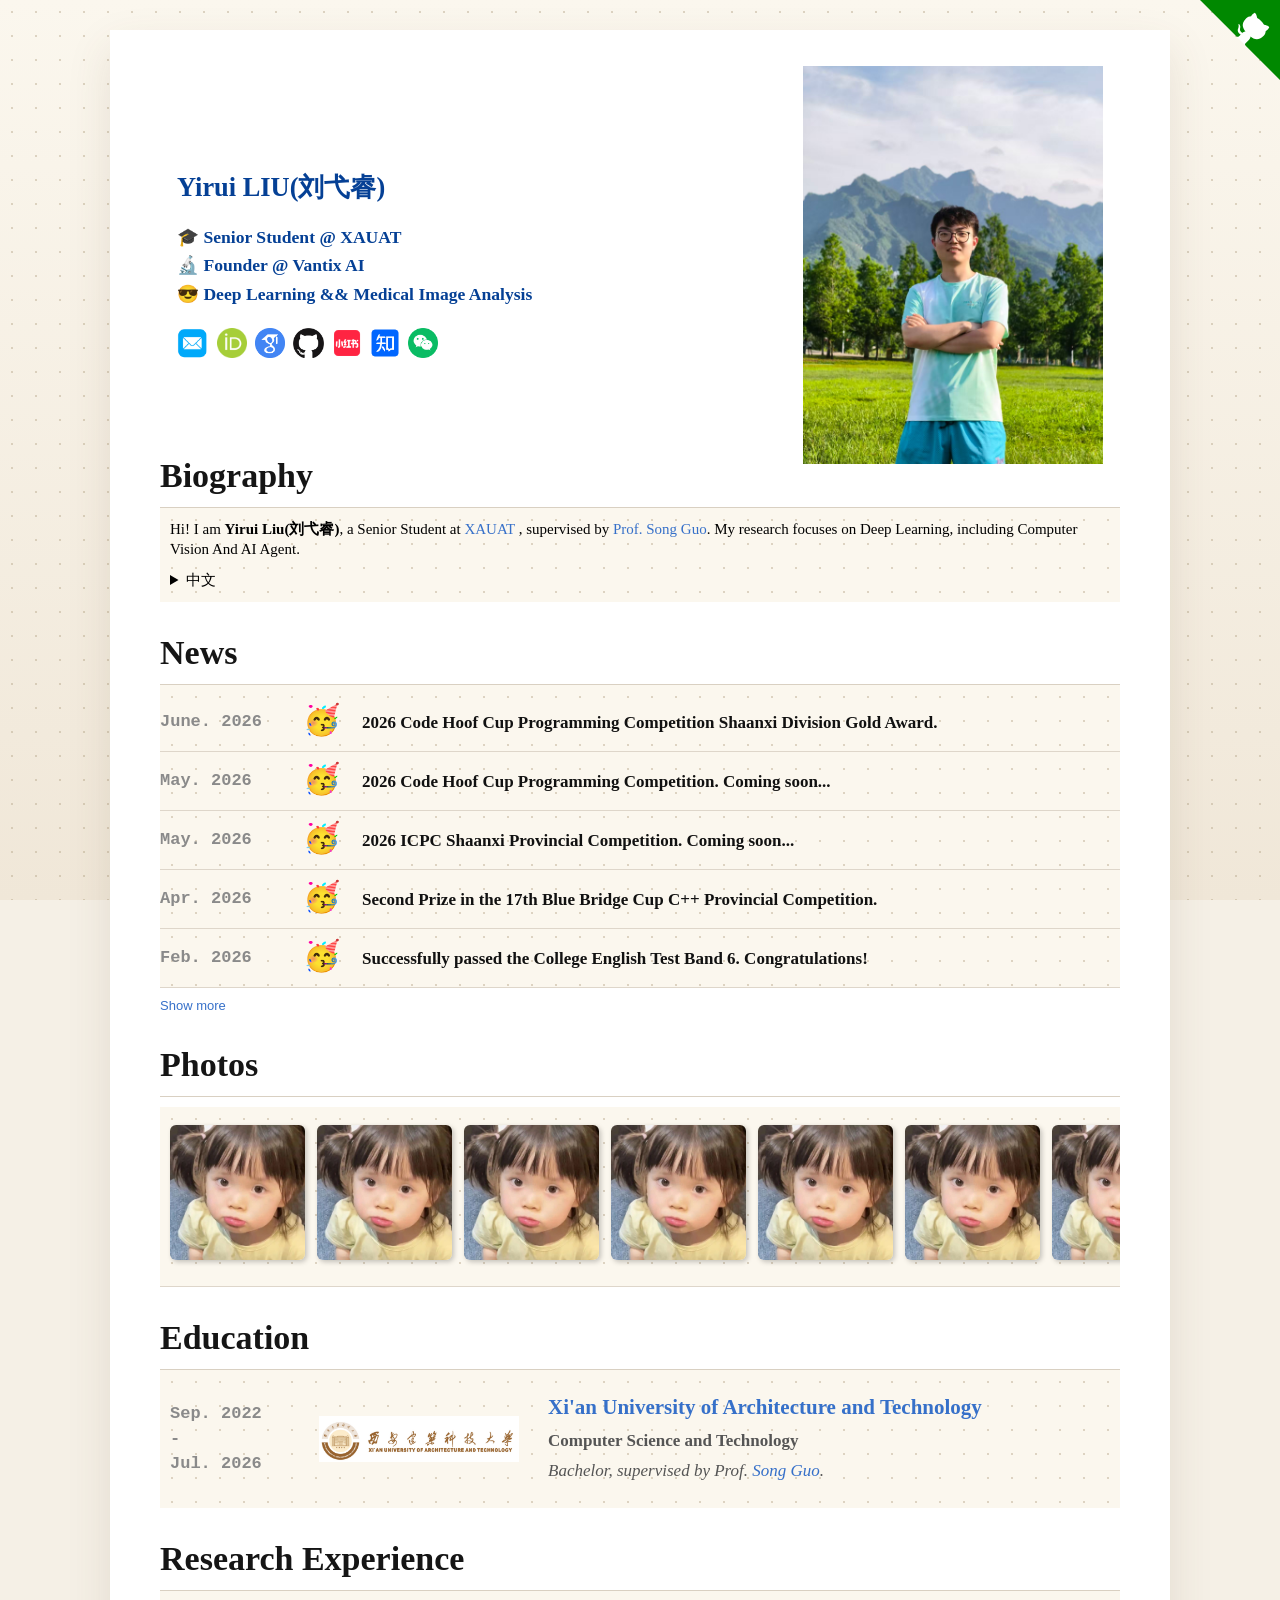
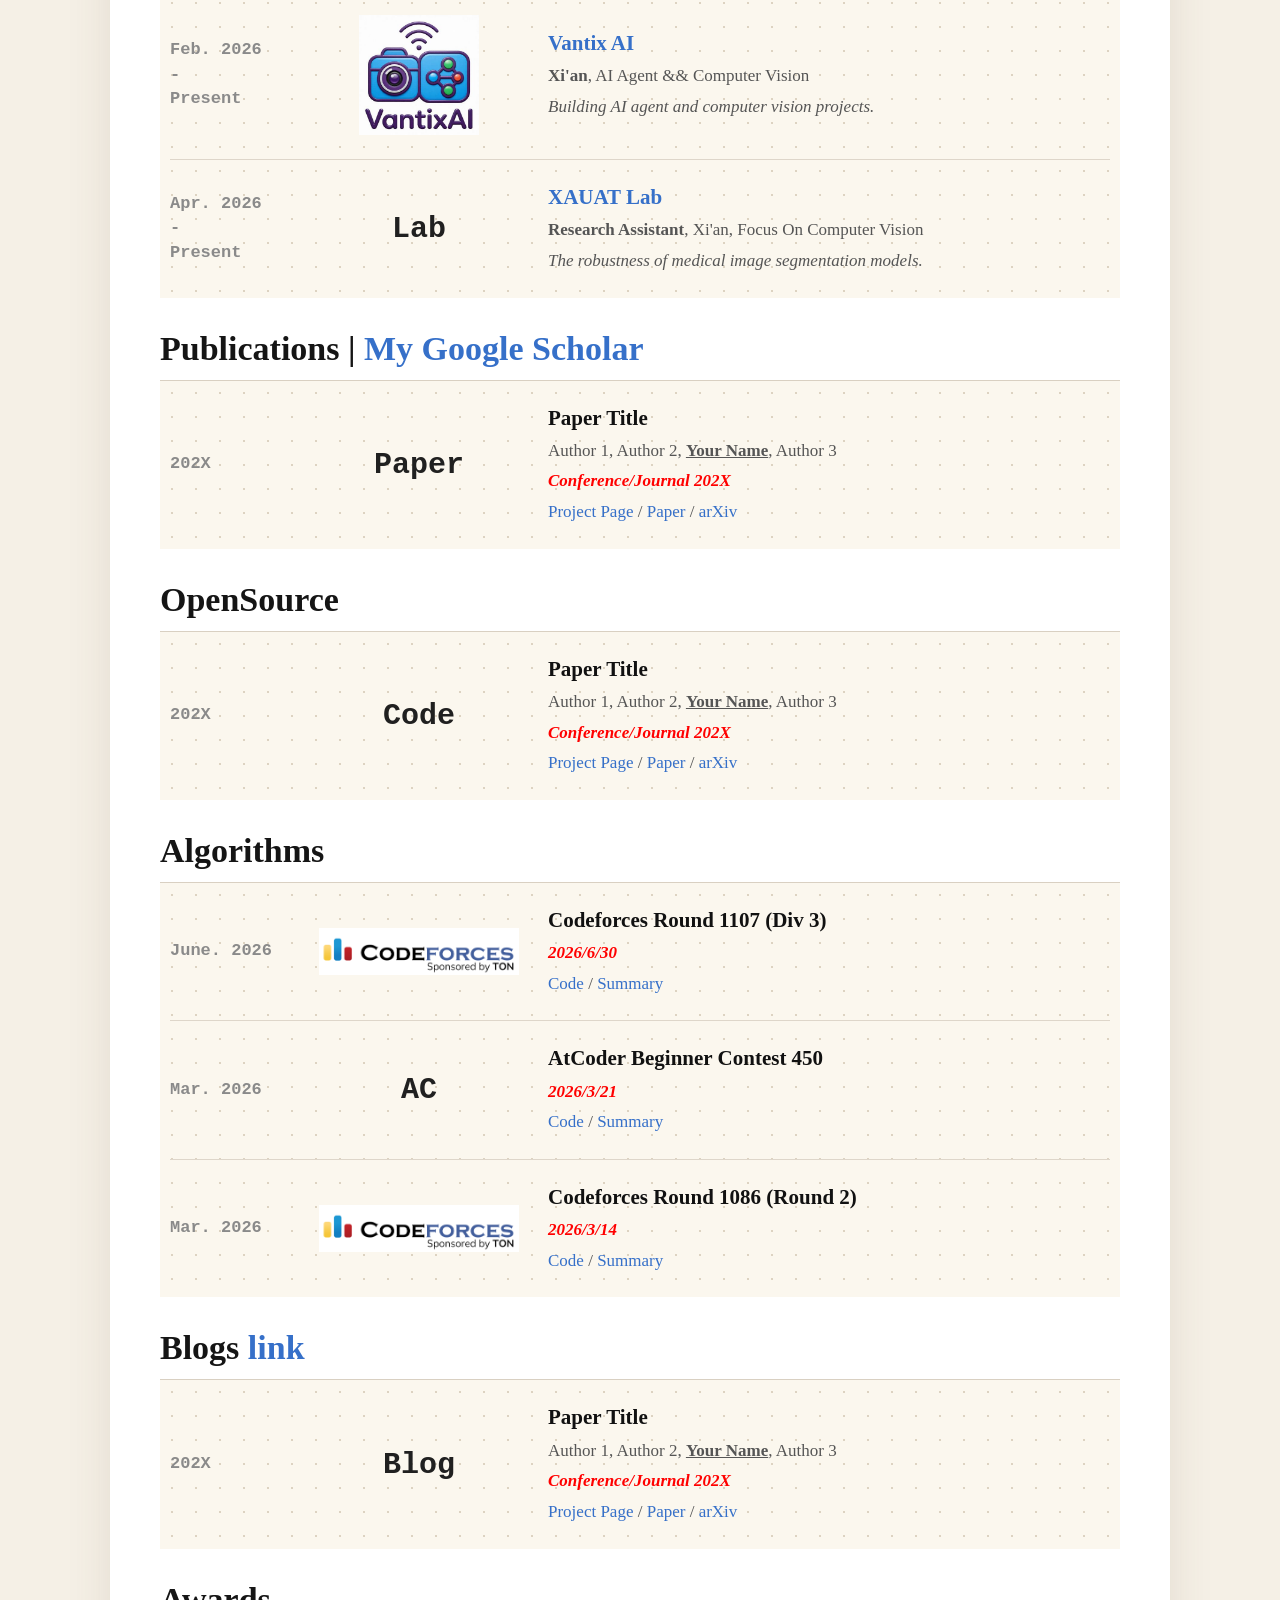
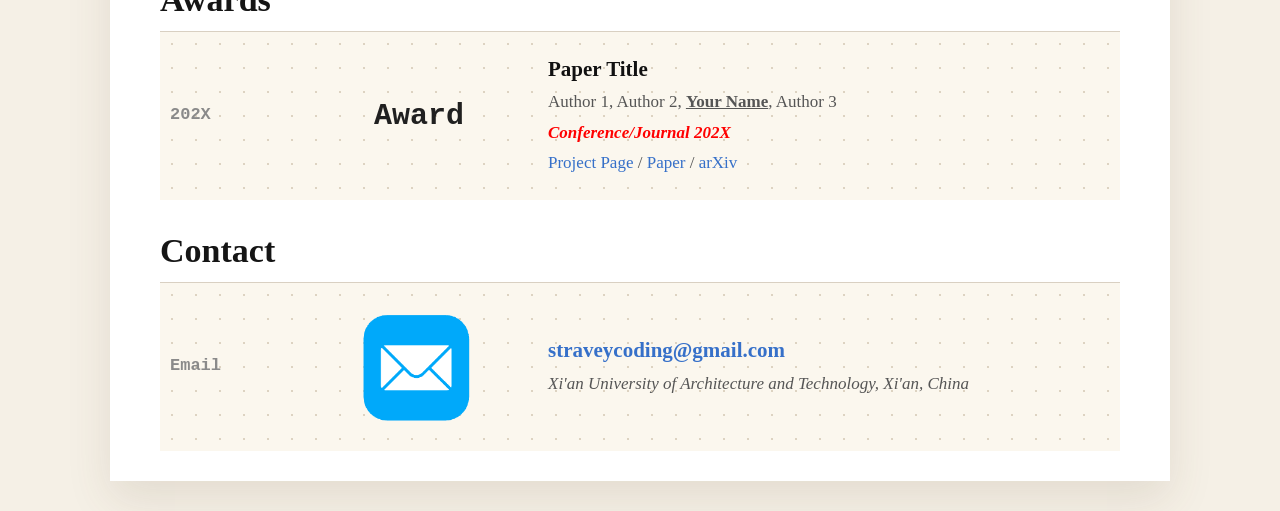
==== index.html @ 84c8db15 "add some codes" ====
<!DOCTYPE html PUBLIC "-//W3C//DTD XHTML 1.1//EN" "http://www.w3.org/TR/xhtml11/DTD/xhtml11.dtd">
<html xmlns="http://www.w3.org/1999/xhtml" xml:lang="en">

<head>
    <meta http-equiv="Content-Type" content="text/html; charset=UTF-8">
    <link rel="shortcut icon" href="files/icon/favicon.jpg">
    <meta name="keywords" content="Your Name, yourname, your field, university">
    <meta name="description" content="Your Name's Home">
    <link rel="stylesheet" href="./files/jemdoc.css" type="text/css">
    <title>Yirui Liu(刘弋睿)</title>
    <style>
        .award-grid {
            display: grid;
            grid-template-columns: repeat(3, 1fr);
            gap: 18px;
        }

        .award-card {
            width: 100%;
            text-align: center;
            display: flex;
            flex-direction: column;
            align-items: center;
            justify-content: center;
        }

        .award-card img {
            height: 140px;
            width: auto;
            display: block;
            box-shadow: 2px 2px 2px rgba(0, 0, 0, 0.25);
        }

        .award-text {
            margin-top: 10px;
            font-size: 15px;
            line-height: 1.35;
            max-width: 90%;
        }

        @media (max-width: 900px) {
            .award-grid {
                grid-template-columns: repeat(2, 1fr);
            }
        }

        @media (max-width: 520px) {
            .award-grid {
                grid-template-columns: 1fr;
            }
        }


        table {
            border-collapse: collapse;
        }

        .smaller-image {
            width: 20%;
        }

        .container {
            position: relative;
            display: inline-block;
        }

        .image {
            display: block;
            border-radius: 10px;
            max-width: 100%;
        }

        .video-label {
            position: absolute;
            top: 5px;
            left: 5px;
            background-color: #ea3323;
            color: white;
            padding: 0px 10px;
            border-radius: 3px;
            font-weight: bold;
            box-shadow: 0 4px 8px 0 rgba(0, 0, 0, 0.2), 0 6px 20px 0 rgba(0, 0, 0, 0.19);
            width: 40px;
            height: 20px;
            display: flex;
            justify-content: center;
            align-items: center;
            font-size: small;
        }

        .research-hightlight {
            display: grid;
            grid-template-columns: repeat(3, 1fr);
            gap: 10px;
        }

        .arxiv-label {
            position: absolute;
            top: 10px;
            left: -5px;
            background-color: #a624a6;
            color: white;
            padding: 0px 10px;
            border-radius: 3px;
            font-weight: bold;
            box-shadow: 0 4px 8px 0 rgba(0, 0, 0, 0.2), 0 6px 20px 0 rgba(0, 0, 0, 0.19);
            width: 40px;
            height: 20px;
            display: flex;
            justify-content: center;
            align-items: center;
            font-size: x-small;
        }

        .scroll-wrapper {
            width: 100%;
            overflow: hidden;
            white-space: nowrap;
            position: relative;
        }

        .scroll-content {
            display: inline-block;
            white-space: nowrap;
            animation: scroll-left 40s linear infinite;
        }

        .scroll-content img,
        .scroll-content .container {
            display: inline-block;
            vertical-align: top;
            margin-right: 0px;
        }

        @keyframes scroll-left {
            0% {
                transform: translateX(0%);
            }

            100% {
                transform: translateX(-50%);
            }
        }

        .scroll-wrapper:hover .scroll-content {
            animation-play-state: paused;
        }

        .photo-carousel {
            width: 100%;
            max-width: 100%;
            overflow: hidden;
            box-sizing: border-box;
            margin: 10px 0 18px;
            padding: 8px 0;
            background: #ffffff;
        }

        .photo-track {
            display: flex;
            width: max-content;
            gap: 12px;
            animation: photo-scroll 28s linear infinite;
        }

        .photo-carousel:hover .photo-track {
            animation-play-state: paused;
        }

        .photo-track img {
            flex: 0 0 auto;
            height: 135px;
            width: auto;
            max-width: 220px;
            object-fit: cover;
            border-radius: 6px;
            box-shadow: 2px 2px 5px rgba(0, 0, 0, 0.22);
        }

        @keyframes photo-scroll {
            0% {
                transform: translateX(0);
            }

            100% {
                transform: translateX(calc(-50% - 6px));
            }
        }

        @media (max-width: 520px) {
            .photo-track img {
                height: 105px;
                max-width: 170px;
            }
        }

        h2 {
            margin: 34px 0 0;
            padding: 0 0 14px;
            border-bottom: 1px solid #d9d0c2;
            color: #151515;
            font-family: "Segoe Print", "Comic Sans MS", cursive, Georgia, serif;
            font-size: 34px;
            font-weight: 700;
            letter-spacing: 0;
        }

        .paper-section {
            margin-top: 0;
            padding: 0 10px;
            background-color: #fbf7ee;
            background-image: radial-gradient(circle, rgba(178, 162, 132, 0.42) 1px, transparent 1.25px);
            background-size: 24px 24px;
        }

        .paper-row {
            display: grid;
            grid-template-columns: 120px 210px minmax(0, 1fr);
            gap: 24px;
            align-items: center;
            padding: 24px 0;
            border-bottom: 1px solid #ded6ca;
        }

        .paper-row:last-child {
            border-bottom: none;
        }

        .paper-date {
            color: #8a8a8a;
            font-family: "Courier New", monospace;
            font-size: 17px;
            font-weight: 700;
            line-height: 1.45;
            white-space: nowrap;
        }

        .paper-media {
            display: flex;
            align-items: center;
            justify-content: center;
            min-height: 84px;
        }

        .paper-media img {
            max-width: 200px;
            max-height: 120px;
            object-fit: contain;
        }

        .paper-media .paper-icon {
            color: #202020;
            font-family: "Courier New", monospace;
            font-size: 30px;
            font-weight: 700;
            line-height: 1;
        }

        .paper-content {
            min-width: 0;
        }

        .paper-title {
            margin: 0 0 8px;
            color: #111;
            font-size: 21px;
            line-height: 1.25;
            font-weight: 700;
        }

        .paper-meta,
        .paper-desc {
            margin: 6px 0 0;
            color: #555;
            font-size: 17px;
            line-height: 1.45;
        }

        .paper-desc {
            font-style: italic;
        }

        .paper-list {
            padding: 8px 0 0;
        }

        .paper-list .paper-row {
            grid-template-columns: 120px 46px minmax(0, 1fr);
            gap: 18px;
            padding: 14px 0;
        }

        .paper-list .paper-media {
            min-height: 30px;
        }

        .paper-list .paper-title {
            margin: 0;
            font-size: 17px;
            font-weight: 600;
        }

        .photo-carousel {
            background-color: #fbf7ee;
            background-image: radial-gradient(circle, rgba(178, 162, 132, 0.42) 1px, transparent 1.25px);
            background-size: 24px 24px;
            border-bottom: 1px solid #ded6ca;
            padding: 18px 10px 26px;
        }

        @media (max-width: 760px) {
            h2 {
                font-size: 28px;
            }

            .paper-row,
            .paper-list .paper-row {
                grid-template-columns: 1fr;
                gap: 10px;
                align-items: start;
            }

            .paper-date {
                white-space: normal;
            }

            .paper-media {
                justify-content: flex-start;
            }
        }
    </style>
    <script type="text/javascript" src="./files/jquery-1.12.4.min.js"></script>

</head>

<body>
<div id="layout-content" style="margin-top:25px">
    <a href="https://github.com/stravey" class="github-corner">
        <svg width="80" height="80" viewBox="0 0 250 250"
             style="fill: #008800; color:#fff; position: absolute; top: 0; border: 0; right: 0;">
            <path d="M0,0 L115,115 L130,115 L142,142 L250,250 L250,0 Z"></path>
            <path d="M128.3,109.0 C113.8,99.7 119.0,89.6 119.0,89.6 C122.0,82.7 120.5,78.6 120.5,78.6 C119.2,72.0 123.4,76.3 123.4,76.3 C127.3,80.9 125.5,87.3 125.5,87.3 C122.9,97.6 130.6,101.9 134.4,103.2"
                  fill="currentColor" style="transform-origin: 130px 106px;" class="octo-arm"></path>
            <path d="M115.0,115.0 C114.9,115.1 118.7,116.5 119.8,115.4 L133.7,101.6 C136.9,99.2 139.9,98.4 142.2,98.6 C133.8,88.0 127.5,74.4 143.8,58.0 C148.5,53.4 154.0,51.2 159.7,51.0 C160.3,49.4 163.2,43.6 171.4,40.1 C171.4,40.1 176.1,42.5 178.8,56.2 C183.1,58.6 187.2,61.8 190.9,65.4 C194.5,69.0 197.7,73.2 200.1,77.6 C213.8,80.2 216.3,84.9 216.3,84.9 C212.7,93.1 206.9,96.0 205.4,96.6 C205.1,102.4 203.0,107.8 198.3,112.5 C181.9,128.9 168.3,122.5 157.7,114.1 C157.9,116.9 156.7,120.9 152.7,124.9 L141.0,136.5 C139.8,137.7 141.6,141.9 141.8,141.8 Z"
                  fill="currentColor" class="octo-body"></path>
        </svg>
    </a>
    <style>
        .github-corner:hover .octo-arm {
            animation: octocat-wave 560ms ease-in-out
        }

        @keyframes octocat-wave {

            0%,
            100% {
                transform: rotate(0)
            }

            20%,
            60% {
                transform: rotate(-25deg)
            }

            40%,
            80% {
                transform: rotate(10deg)
            }
        }

        @media (max-width: 500px) {
            .github-corner:hover .octo-arm {
                animation: none
            }

            .github-corner .octo-arm {
                animation: octocat-wave 560ms ease-in-out
            }
        }
    </style>

    <table>
        <tbody>
        <tr>
            <td width="720">
                <div id="toptitle">
                    <h1>Yirui LIU(刘弋睿)</h1>
                </div>
                <h3 style="margin-top: -10px;">🎓 Senior Student @ XAUAT</h3>
                <h3 style="margin-top: -10px;">🔬 Founder @ Vantix AI</h3>
                <h3 style="margin-top: -10px;">😎 Deep Learning && Medical Image Analysis</h3>
                <p style="margin-top: 20px;">
                    <a href="http://straveycoding@gmail.com" target="_blank"><img src="./files/icon/email.png"
                                                                                 height="32px"
                                                                                 style="margin-bottom:-4px"></a>&nbsp;
                    <a href="https://orcid.org/0009-0006-1716-2569" target="_blank"><img src="./files/icon/orcid.png"
                                                                               height="30px" style="margin-bottom:-3px"></a>&nbsp;
                    <a href="https://scholar.google.com/" target="_blank"><img src="./files/icon/google_scholar.png"
                                                                               height="30px" style="margin-bottom:-3px"></a>&nbsp;
                    <a href="https://github.com/Stravey" target="_blank"><img src="./files/icon/github_s.jpg"
                                                                                   height="30px"
                                                                                   style="margin-bottom:-3px"></a>&nbsp;
                    <a href="https://www.xiaohongshu.com/user/profile/62c6de05000000000e00c19f" target="_blank"><img src="./files/icon/xiaohongshu.png"
                                                                                    height="30px"
                                                                                    style="margin-bottom:-3px"></a>&nbsp;
                    <a href="https://www.zhihu.com/people/69-95-46-74" target="_blank"><img src="./files/icon/zhihu.png"
                                                                                            height="30px"
                                                                                            style="margin-bottom:-3px"></a>&nbsp;
                    <a href="./files/my_wechat.png" target="_blank"><img src="./files/icon/wechat.png" height="30px"
                                                                         style="margin-bottom:-3px"></a>&nbsp;
                </p>
            </td>
            <td>
                <img src="./files/avatar/mount_yr.jpg" border="0" width="300">
                <br>
            </td>
        </tr>
        </tbody>
    </table>
</div>

<h2 style="margin-top: -10px;">Biography</h2>
<div class="paper-section" style="font-size: 15px; padding-top: 12px; padding-bottom: 12px;">
    <p>Hi! I am <b>Yirui Liu(刘弋睿)</b>, a Senior Student at <a href="https://cn.xauat.edu.cn/" target="_blank">XAUAT

    </a>, supervised by <a href="https://guomugong.github.io/">Prof. Song Guo</a>. My research
        focuses on Deep Learning, including Computer Vision And AI Agent.</p>

<!--    <p>I have published multiple papers at top venues such as [conferences/journals]. My works received [awards/honors].-->
<!--        Beyond research, I have been honored with [academic honors]. I also won [competitions awards].</p>-->

    <details>
        <summary>中文 </summary>
        <p>Hi！我是<b>刘弋睿</b>，现在是一名大四学生，在<a href="hhttps://cn.xauat.edu.cn/" target="_blank">西安建筑科技大学</a>计算机与信息工程学院学习，师从<a
                href="https://github.com/">郭松</a>副教授。我的研究方向是深度学习，包括医学图像分析、领域泛化。
        </p>
        <!-- <p>我在[会议/期刊]等学术顶会发表多篇论文。获得[奖项/荣誉]。我曾经获得[学术荣誉]等荣誉。竞赛上获得[竞赛奖项]等。</p> -->
    </details>
</div>

<h2>News</h2>
<div class="paper-section paper-list" id="news-container">
    <div class="paper-row">
        <div class="paper-date">June. 2026</div>
        <div class="paper-media"><span class="paper-icon">🥳</span></div>
        <div class="paper-content"><p class="paper-title">2026 Code Hoof Cup Programming Competition Shaanxi Division Gold Award.</p></div>
    </div>
    <div class="paper-row">
        <div class="paper-date">May. 2026</div>
        <div class="paper-media"><span class="paper-icon">🥳</span></div>
        <div class="paper-content"><p class="paper-title">2026 Code Hoof Cup Programming Competition. Coming soon...</p></div>
    </div>
    <div class="paper-row">
        <div class="paper-date">May. 2026</div>
        <div class="paper-media"><span class="paper-icon">🥳</span></div>
        <div class="paper-content"><p class="paper-title">2026 ICPC Shaanxi Provincial Competition. Coming soon...</p></div>
    </div>
    <div class="paper-row">
        <div class="paper-date">Apr. 2026</div>
        <div class="paper-media"><span class="paper-icon">🥳</span></div>
        <div class="paper-content"><p class="paper-title">Second Prize in the 17th Blue Bridge Cup C++ Provincial Competition.</p></div>
    </div>
    <div class="paper-row">
        <div class="paper-date">Feb. 2026</div>
        <div class="paper-media"><span class="paper-icon">🥳</span></div>
        <div class="paper-content"><p class="paper-title">Successfully passed the College English Test Band 6. Congratulations!</p></div>
    </div>
    <div class="paper-row">
        <div class="paper-date">Dec. 2025</div>
        <div class="paper-media"><span class="paper-icon">🥳</span></div>
        <div class="paper-content"><p class="paper-title">Second Prize in the CMC Mathematics Competition.</p></div>
    </div>
    <div class="paper-row">
        <div class="paper-date">Apr. 2025</div>
        <div class="paper-media"><span class="paper-icon">🥳</span></div>
        <div class="paper-content"><p class="paper-title">Second Prize in the 16th Blue Bridge Cup C++ Provincial Competition.</p></div>
    </div>
    <div class="paper-row">
        <div class="paper-date">Nov. 2024</div>
        <div class="paper-media"><span class="paper-icon">🥳</span></div>
        <div class="paper-content"><p class="paper-title">A patent was approved for software copyright.</p></div>
    </div>
    <div class="paper-row">
        <div class="paper-date">Nov. 2024</div>
        <div class="paper-media"><span class="paper-icon">🥳</span></div>
        <div class="paper-content"><p class="paper-title">CUMCM National Second Prize. 1204 teams received this award out of 65761 teams.</p></div>
    </div>
    <div class="paper-row">
        <div class="paper-date">Oct. 2024</div>
        <div class="paper-media"><span class="paper-icon">🥳</span></div>
        <div class="paper-content"><p class="paper-title">Outstanding Volunteer of the Central Committee of the Communist Youth League.</p></div>
    </div>
    <div class="paper-row">
        <div class="paper-date">Oct. 2024</div>
        <div class="paper-media"><span class="paper-icon">🥳</span></div>
        <div class="paper-content"><p class="paper-title">Approved as a national-level undergraduate innovation and entrepreneurship training program project.</p></div>
    </div>
    <div class="paper-row">
        <div class="paper-date">May. 2024</div>
        <div class="paper-media"><span class="paper-icon">🥳</span></div>
        <div class="paper-content"><p class="paper-title">First Prize in the 2024 School-Level Mathematical Modeling Competition.</p></div>
    </div>
    <div class="paper-row">
        <div class="paper-date">Feb. 2024</div>
        <div class="paper-media"><span class="paper-icon">🥳</span></div>
        <div class="paper-content"><p class="paper-title">Successfully passed the College English Test Band 4. Congratulations!</p></div>
    </div>
    <div class="paper-row">
        <div class="paper-date">Sep. 2022</div>
        <div class="paper-media"><span class="paper-icon">🥳</span></div>
        <div class="paper-content"><p class="paper-title">Successfully admitted to the Computer Science and Technology program at XAUAT.</p></div>
    </div>
</div>

<div style="margin-top: 8px; margin-bottom: 0px;">
    <button id="news-toggle-btn" type="button" style="cursor: pointer; border: none; background: none; padding: 0; color: #3670c9; font-size: 13px;">Show more</button>
</div>

<script>
    (function () {
        var container = document.getElementById('news-container');
        var btn = document.getElementById('news-toggle-btn');
        var rows = container.querySelectorAll('.paper-row');
        var expanded = false;

        function updateNewsRows() {
            for (var i = 5; i < rows.length; i++) {
                rows[i].style.display = expanded ? 'grid' : 'none';
            }
            btn.textContent = expanded ? 'Show less' : 'Show more';
        }

        btn.addEventListener('click', function () {
            expanded = !expanded;
            updateNewsRows();
        });

        updateNewsRows();
    })();
</script>

<h2>Photos</h2>
<div class="photo-carousel" aria-label="Photo gallery">
    <div class="photo-track">
        <img src="./files/photo/1.jpg" alt="Photo 1">
        <img src="./files/photo/2.jpg" alt="Photo 2">
        <img src="./files/photo/1.jpg" alt="Photo 1">
        <img src="./files/photo/2.jpg" alt="Photo 2">
        <img src="./files/photo/1.jpg" alt="Photo 1">
        <img src="./files/photo/2.jpg" alt="Photo 2">
        <img src="./files/photo/1.jpg" alt="Photo 1">
        <img src="./files/photo/2.jpg" alt="Photo 2">
    </div>
</div>

<h2>Education</h2>
<div class="paper-section">
    <div class="paper-row">
        <div class="paper-date">Sep. 2022<br>-<br>Jul. 2026</div>
        <div class="paper-media"><img src="./files/institute/university_logo.png" alt="XAUAT logo"></div>
        <div class="paper-content">
            <p class="paper-title"><a href="https://cn.xauat.edu.cn/">Xi'an University of Architecture and Technology</a></p>
            <p class="paper-meta"><b>Computer Science and Technology</b></p>
            <p class="paper-desc">Bachelor, supervised by Prof. <a href="https://guomugong.github.io/">Song Guo</a>.</p>
        </div>
    </div>
</div>

<h2>Research Experience</h2>
<div class="paper-section">
    <div class="paper-row">
        <div class="paper-date">Feb. 2026<br>-<br>Present</div>
        <div class="paper-media"><img src="./files/institute/institute_logo.png" alt="Vantix AI logo"></div>
        <div class="paper-content">
            <p class="paper-title"><a href="https://github.com/VantixAI">Vantix AI</a></p>
            <p class="paper-meta"><b>Xi'an</b>, AI Agent && Computer Vision</p>
            <p class="paper-desc">Building AI agent and computer vision projects.</p>
        </div>
    </div>
    <div class="paper-row">
        <div class="paper-date">Apr. 2026<br>-<br>Present</div>
        <div class="paper-media"><span class="paper-icon">Lab</span></div>
        <div class="paper-content">
            <p class="paper-title"><a href="https://github.com/guomugong">XAUAT Lab</a></p>
            <p class="paper-meta"><b>Research Assistant</b>, Xi'an, Focus On Computer Vision</p>
            <p class="paper-desc">The robustness of medical image segmentation models.</p>
        </div>
    </div>
</div>

<h2>Publications | <a href="https://scholar.google.com/" target="_blank">My Google Scholar</a></h2>
<div class="paper-section">
    <div class="paper-row">
        <div class="paper-date">202X</div>
        <div class="paper-media"><span class="paper-icon">Paper</span></div>
        <div class="paper-content">
            <p class="paper-title">Paper Title</p>
            <p class="paper-meta">Author 1, Author 2, <b><u>Your Name</u></b>, Author 3</p>
            <p class="paper-desc"><b style="color: red;">Conference/Journal 202X</b></p>
            <p class="paper-meta"><a href="https://project.page" target="_blank">Project Page</a> / <a href="https://paper.link" target="_blank">Paper</a> / <a href="https://arxiv.link" target="_blank">arXiv</a></p>
        </div>
    </div>
</div>

<h2>OpenSource</h2>
<div class="paper-section">
    <div class="paper-row">
        <div class="paper-date">202X</div>
        <div class="paper-media"><span class="paper-icon">Code</span></div>
        <div class="paper-content">
            <p class="paper-title">Paper Title</p>
            <p class="paper-meta">Author 1, Author 2, <b><u>Your Name</u></b>, Author 3</p>
            <p class="paper-desc"><b style="color: red;">Conference/Journal 202X</b></p>
            <p class="paper-meta"><a href="https://project.page" target="_blank">Project Page</a> / <a href="https://paper.link" target="_blank">Paper</a> / <a href="https://arxiv.link" target="_blank">arXiv</a></p>
        </div>
    </div>
</div>

<h2>Algorithms</h2>
<div class="paper-section">
    <div class="paper-row">
        <div class="paper-date">June. 2026</div>
        <div class="paper-media"><img src="./files/algorithms/codeforces.png" alt="Codeforces"></div>
        <div class="paper-content">
            <p class="paper-title">Codeforces Round 1107 (Div 3)</p>
            <p class="paper-desc"><b style="color: red;">2026/6/30</b></p>
            <p class="paper-meta"><a href="https://github.com/Stravey/Algorithm_Practice/tree/master/CodeForces/Contest/2026-06-30" target="_blank">Code</a> / <a href="https://paper.link" target="_blank">Summary</a></p>
        </div>
    </div>
    <div class="paper-row">
        <div class="paper-date">Mar. 2026</div>
        <div class="paper-media"><span class="paper-icon">AC</span></div>
        <div class="paper-content">
            <p class="paper-title">AtCoder Beginner Contest 450</p>
            <p class="paper-desc"><b style="color: red;">2026/3/21</b></p>
            <p class="paper-meta"><a href="https://github.com/Stravey/Algorithm_Practice/tree/master/AtCoder/Contests/Contest-450" target="_blank">Code</a> / <a href="https://paper.link" target="_blank">Summary</a></p>
        </div>
    </div>
    <div class="paper-row">
        <div class="paper-date">Mar. 2026</div>
        <div class="paper-media"><img src="./files/algorithms/codeforces.png" alt="Codeforces"></div>
        <div class="paper-content">
            <p class="paper-title">Codeforces Round 1086 (Round 2)</p>
            <p class="paper-desc"><b style="color: red;">2026/3/14</b></p>
            <p class="paper-meta"><a href="https://github.com/Stravey/Algorithm_Practice/tree/master/CodeForces/Contest/2026-03-14" target="_blank">Code</a> / <a href="https://paper.link" target="_blank">Summary</a></p>
        </div>
    </div>
</div>

<h2>Blogs <a href="https://blog.csdn.net/2301_77270865?spm=1000.2115.3001.5343" target="_blank">link</a></h2>
<div class="paper-section">
    <div class="paper-row">
        <div class="paper-date">202X</div>
        <div class="paper-media"><span class="paper-icon">Blog</span></div>
        <div class="paper-content">
            <p class="paper-title">Paper Title</p>
            <p class="paper-meta">Author 1, Author 2, <b><u>Your Name</u></b>, Author 3</p>
            <p class="paper-desc"><b style="color: red;">Conference/Journal 202X</b></p>
            <p class="paper-meta"><a href="https://project.page" target="_blank">Project Page</a> / <a href="https://paper.link" target="_blank">Paper</a> / <a href="https://arxiv.link" target="_blank">arXiv</a></p>
        </div>
    </div>
</div>

<h2>Awards</h2>
<div class="paper-section">
    <div class="paper-row">
        <div class="paper-date">202X</div>
        <div class="paper-media"><span class="paper-icon">Award</span></div>
        <div class="paper-content">
            <p class="paper-title">Paper Title</p>
            <p class="paper-meta">Author 1, Author 2, <b><u>Your Name</u></b>, Author 3</p>
            <p class="paper-desc"><b style="color: red;">Conference/Journal 202X</b></p>
            <p class="paper-meta"><a href="https://project.page" target="_blank">Project Page</a> / <a href="https://paper.link" target="_blank">Paper</a> / <a href="https://arxiv.link" target="_blank">arXiv</a></p>
        </div>
    </div>
</div>

<h2>Contact</h2>
<div class="paper-section">
    <div class="paper-row">
        <div class="paper-date">Email</div>
        <div class="paper-media"><img src="./files/icon/email.png" alt="Email"></div>
        <div class="paper-content">
            <p class="paper-title"><a href="mailto:straveycoding@gmail.com">straveycoding@gmail.com</a></p>
            <p class="paper-desc">Xi'an University of Architecture and Technology, Xi'an, China</p>
        </div>
    </div>
</div>

</body>
</html>
---- files/jemdoc.css ----
/* Default css file for jemdoc. */

table#tlayout {
    border: none;
    border-collapse: separate;
    background: white;
}
img {
    -webkit-transform: rotate(0deg);
    -moz-transform: rotate(0deg);
    -ms-transform: rotate(0deg);
    -o-transform: rotate(0deg);
    transform: rotate(0deg);
}
/*
body {
	background: white;
	padding-bottom: 8px;
	margin: 0;
}
*/
html {
  min-height: 100%;
  background-color: #f5f0e6;
  background-image:
    radial-gradient(circle, rgba(178, 162, 132, 0.42) 1px, transparent 1.25px),
    linear-gradient(180deg, #fbf7ee 0%, #f0e7d8 100%);
  background-size: 24px 24px, 100% 100%;
  background-position: 0 0, 0 0;
  background-attachment: fixed;
}

body { 
  font-family: Georgia, serif;
  color: #000;
  background-color: #ffffff; 
  text-align:left; /* for IE */
  margin-top: 30px; 
  margin-bottom: 30px;
  margin-left: auto;
  margin-right: auto;
  padding-left:  50px;
  padding-right: 50px;
  padding-top: 10px;
  padding-bottom: 30px;
  max-width: 960px;
  box-shadow: 0 18px 42px rgba(96, 78, 48, 0.12);
}

#layout-menu {
	background: #f6f6f6;
	border: 1px solid #dddddd;
	padding-top: 0.5em;
	padding-left: 8px;
	padding-right: 8px;
	font-size: 1.0em;
	width: auto;
	white-space: nowrap;
    text-align: left;
    vertical-align: top;
}

#layout-menu td {
	background: #f4f4f4;
    vertical-align: top;
}

#layout-content {
	padding-top: 0.0em;
	padding-left: 1.0em;
	padding-right: 1.0em;
    border: none;
    background: white;
    text-align: left;
    vertical-align: top;
}

#layout-menu a {
	line-height: 1.5em;
	margin-left: 0.5em;
}

tt {
    background: #ffffdd;
}

pre, tt {
	font-size: 90%;
	font-family: monaco, monospace;
}

a, a > tt {
	color: #3670c9;
	text-decoration: none;
}

a:hover {
	border-bottom: 1px gray dotted;
}

#layout-menu a.current:link, #layout-menu a.current:visited {
	color: #022b6d;
	border-bottom: 1px gray solid;
}
#layout-menu a:link, #layout-menu a:visited, #layout-menu a:hover {
	color: #527bbd;
	text-decoration: none;
}
#layout-menu a:hover {
	text-decoration: none;
}

div.menu-category {
	border-bottom: 1px solid gray;
	margin-top: 0.8em;
	padding-top: 0.2em;
	padding-bottom: 0.1em;
	font-weight: bold;
}

div.menu-item {
	padding-left: 16px;
	text-indent: -16px;
}

div#toptitle {
	padding-bottom: 0.2em;
	margin-bottom: 1.5em;
	/*border-bottom: 3px double gray;*/
}

/* Reduce space if we begin the page with a title. */
div#toptitle + h2, div#toptitle + h3 {
	margin-top: 0em;
}

div#subtitle {
	margin-top: 0.0em;
	margin-bottom: 0.0em;
	padding-top: 0em;
	padding-bottom: 0.1em;
}

em {
	font-style: italic;
}

strong {
	font-weight: bold;
}


h1, h2, h3 {
	color: #054095;
	margin-top: 0.7em;
	margin-bottom: 0.5em;
	padding-bottom: 0.2em;
	line-height: 1.0;
	padding-top: 0.5em;
	border-bottom: 1px solid #aaaaaa;
}

h1 {
	font-size: 165%;
	padding-bottom: 0.3em;
}

h2 {
	padding-top: 0.8em;
	font-size: 125%;
}

h2 + h3 {
    padding-top: 0.2em;
}

h3 {
	font-size: 110%;
	border-bottom: none;
}

p {
	margin-top: 0.0em;
	margin-bottom: 0.8em;
	padding: 0;
	line-height: 1.3;
}

pre {
	padding: 0;
	margin: 0;
}

div#footer {
	font-size: small;
	border-top: 1px solid #c0c0c0;
	padding-top: 0.1em;
	margin-top: 4.0em;
	color: #c0c0c0;
}

div#footer a {
	color: #80a0b0;
}

div#footer-text {
	float: left;
	padding-bottom: 8px;
}

ul, ol, dl {
	margin-top: 0.2em;
	padding-top: 0;
	margin-bottom: 0.8em;
}

dt {
	margin-top: 0.5em;
	margin-bottom: 0;
}

dl {
	margin-left: 20px;
}

dd {
	color: #222222;
}

dd > *:first-child {
	margin-top: 0;
}

ul {
	list-style-position: outside;
	list-style-type: square;
}

p + ul, p + ol {
	margin-top: -0.5em;
}

li {
	margin-top:0.9em;
}

ol {
	list-style-position: outside;
	list-style-type: decimal;
}

li p, dd p {
	margin-bottom: 0.3em;
}


ol ol {
	list-style-type: lower-alpha;
}

ol ol ol {
	list-style-type: lower-roman;
}

p + div.codeblock {
	margin-top: -0.6em;
}

div.codeblock, div.infoblock {
	margin-right: 0%;
	margin-top: 1.2em;
	margin-bottom: 1.3em;
}

div.blocktitle {
	font-weight: bold;
	color: #cd7b62;
	margin-top: 1.2em;
	margin-bottom: 0.1em;
}

div.blockcontent {
	border: 1px solid silver;
	padding: 0.3em 0.5em;
}

div.infoblock > div.blockcontent {
	background: #ffffee;
}

div.blockcontent p + ul, div.blockcontent p + ol {
	margin-top: 0.4em;
}

div.infoblock p {
	margin-bottom: 0em;
}

div.infoblock li p, div.infoblock dd p {
	margin-bottom: 0.5em;
}

div.infoblock p + p {
	margin-top: 0.8em;
}

div.codeblock > div.blockcontent {
	background: #f6f6f6;
}

span.pycommand {
	color: #000070;
}

span.statement {
	color: #008800;
}
span.builtin {
	color: #000088;
}
span.special {
	color: #990000;
}
span.operator {
	color: #880000;
}
span.error {
	color: #aa0000;
}
span.comment, span.comment > *, span.string, span.string > * {
	color: #606060;
}

@media print {
	#layout-menu { display: none; }
}

#fwtitle {
	margin: 2px;
}

#fwtitle #toptitle {
	padding-left: 0.5em;
	margin-bottom: 0.5em;
}

#layout-content h1:first-child, #layout-content h2:first-child, #layout-content h3:first-child {
	margin-top: -0.7em;
}

div#toptitle h1, #layout-content div#toptitle h1 {
	margin-bottom: 0.0em;
	padding-bottom: 0.1em;
	padding-top: 0;
	margin-top: 0.5em;
	border-bottom: none;
}

img.eq {
	padding: 0;
	padding-left: 0.1em;
	padding-right: 0.1em;
	margin: 0;
}

img.eqwl {
	padding-left: 2em;
	padding-top: 0.6em;
	padding-bottom: 0.2em;
	margin: 0;
}

table + table {
    margin-top: 1em;
}

tr.heading {
    font-weight: bold;
    border-bottom: 2px solid black;
}

img {
    border: none;
}

table.imgtable, table.imgtable td {
    border: none;
    text-align: left;
}
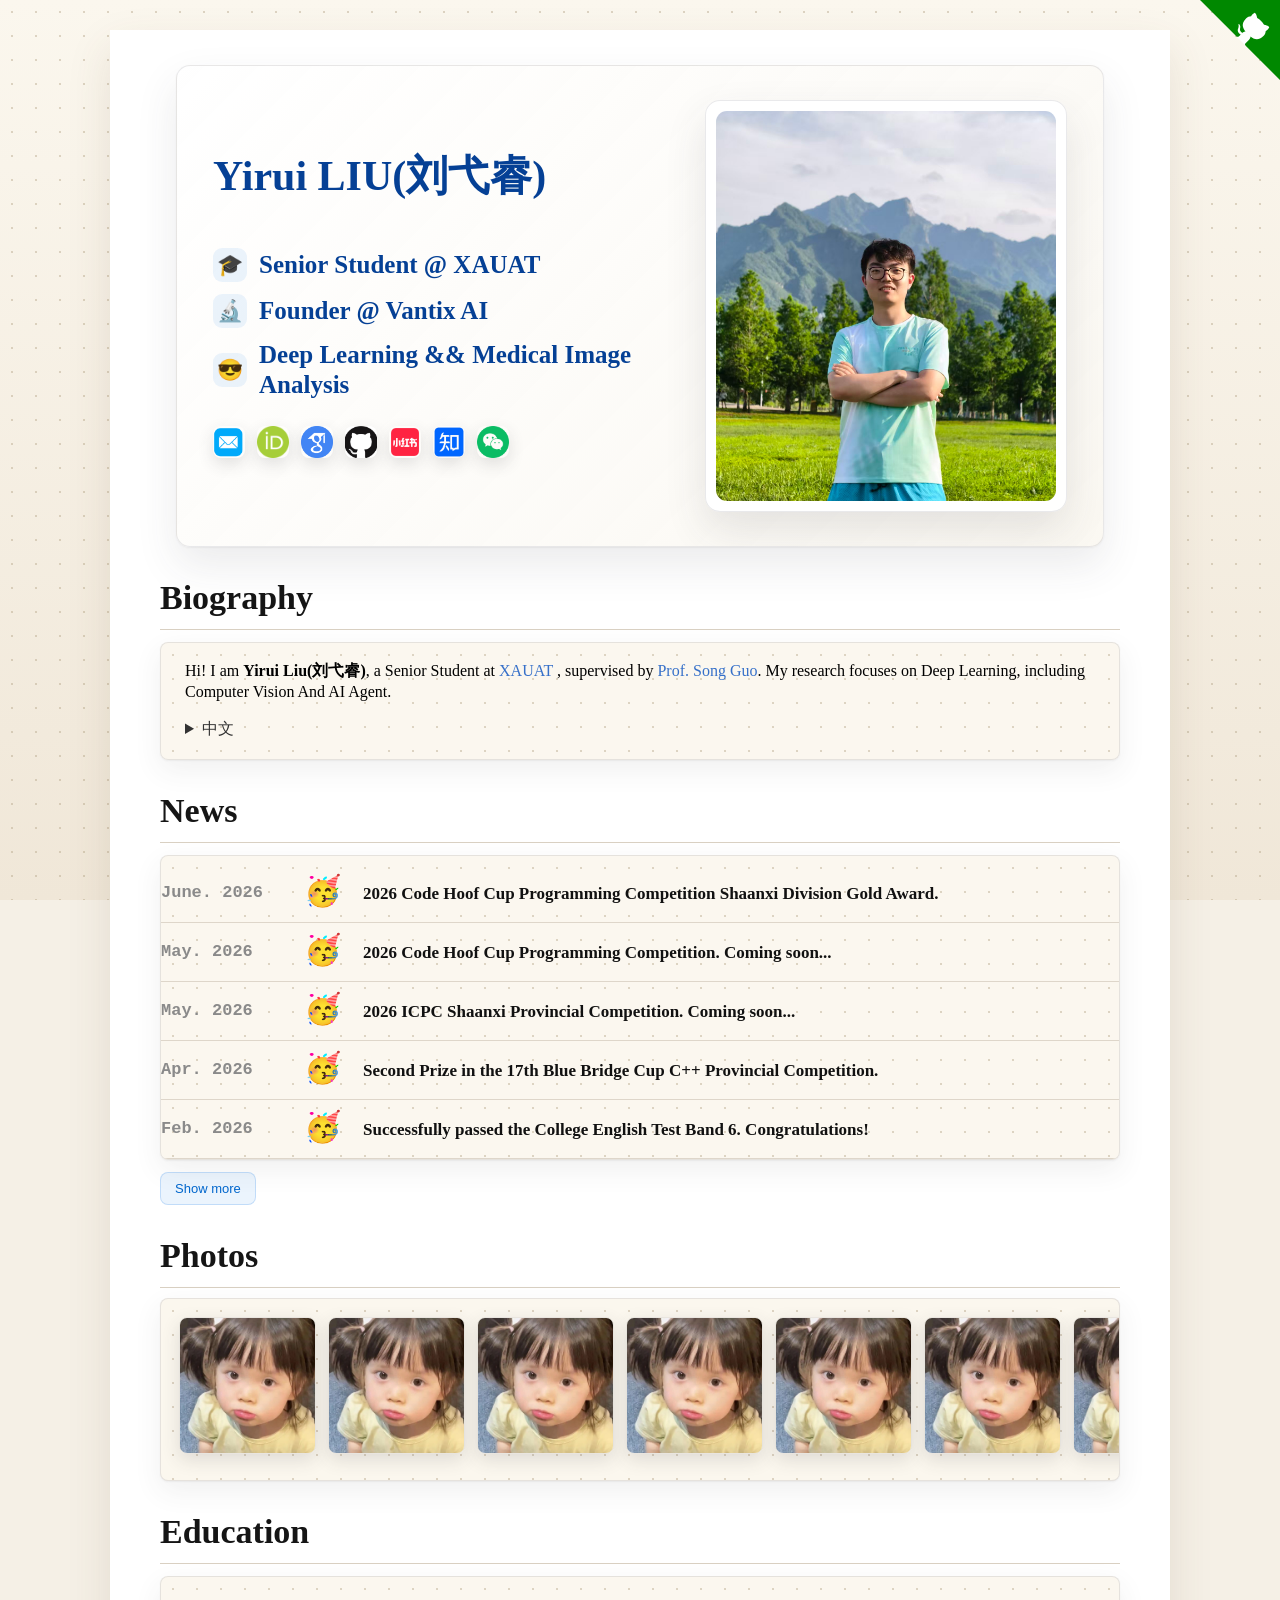
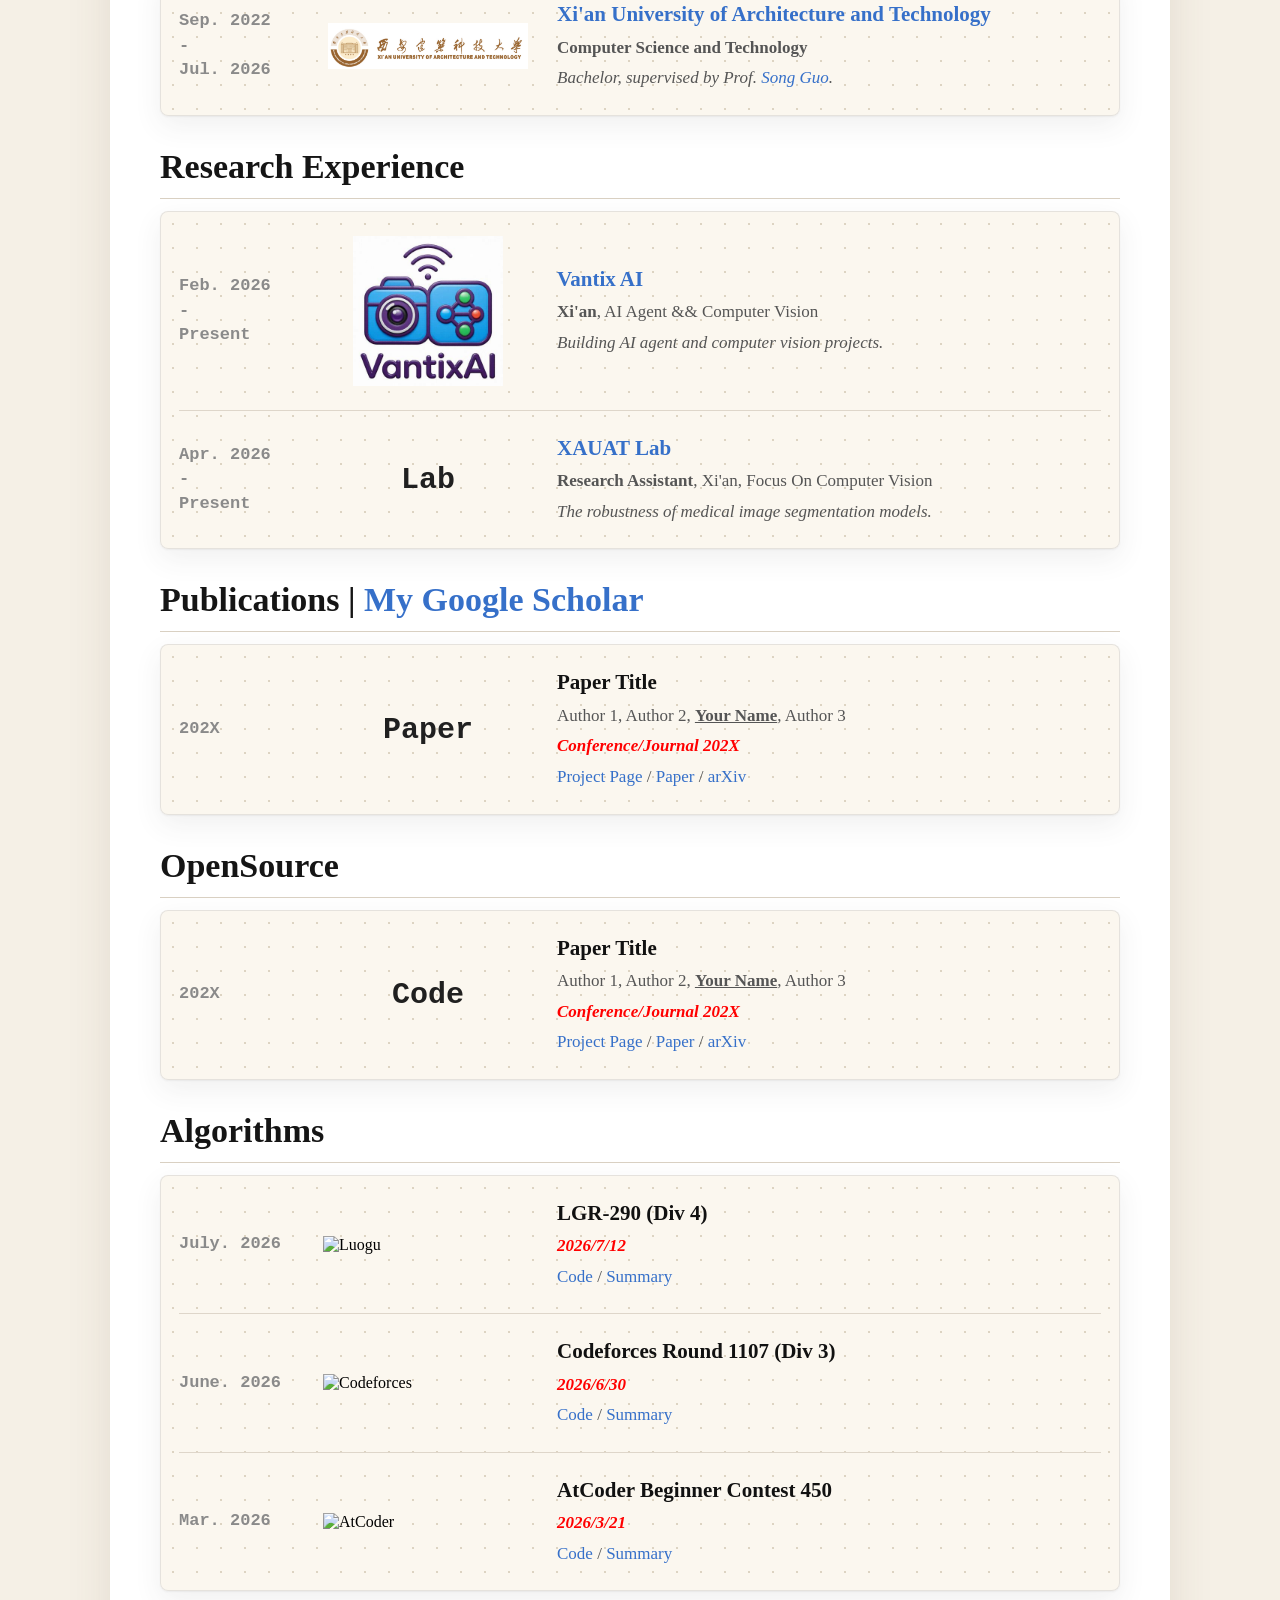
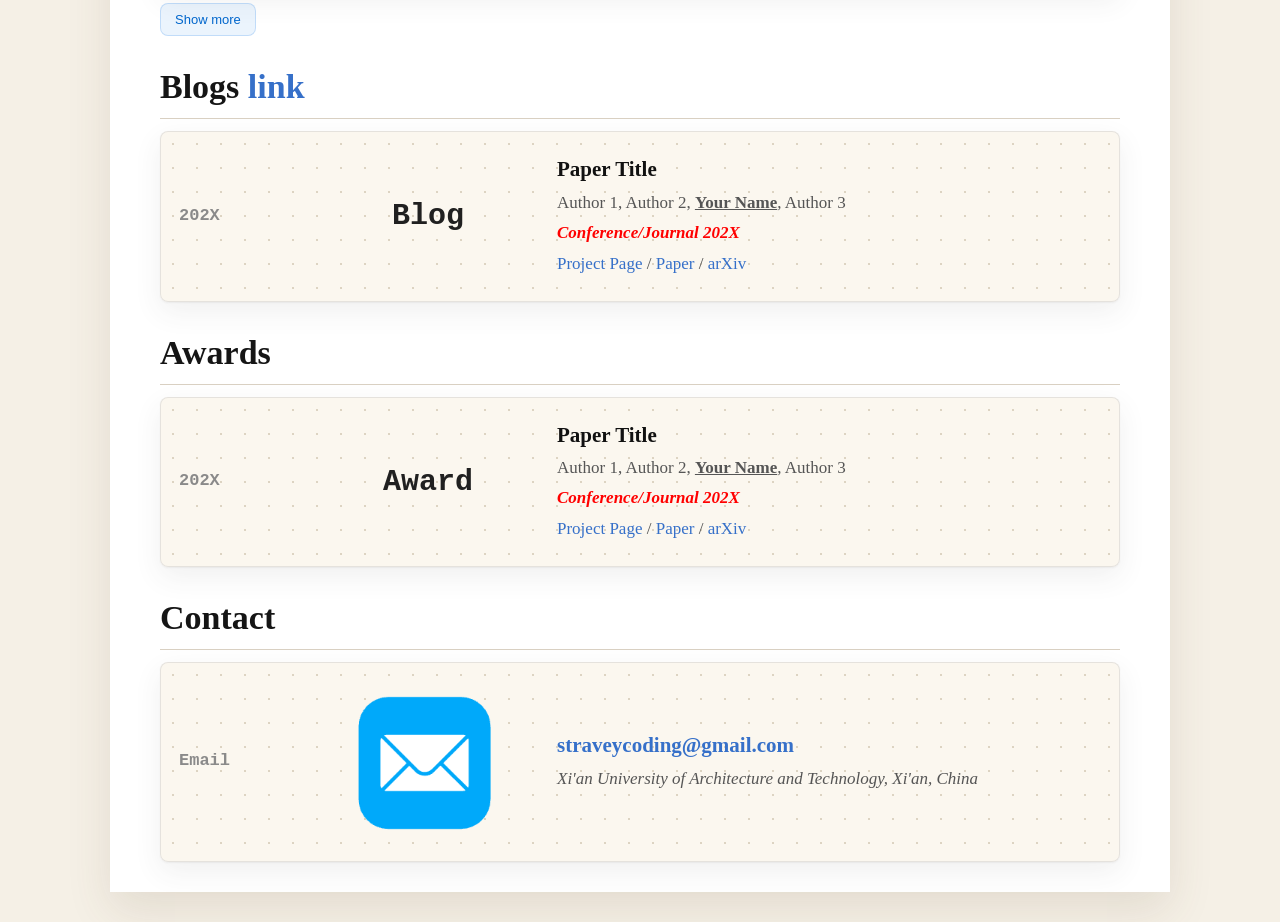
==== commit 7b39195b: "update algorithms" ====
--- a/index.html
+++ b/index.html
@@ -52,7 +52,116 @@
 
 
         table {
-            border-collapse: collapse;
+            border-collapse: separate;
+            border-spacing: 0;
+        }
+
+        .profile-hero {
+            display: grid;
+            grid-template-columns: minmax(0, 1fr) minmax(260px, 360px);
+            gap: 46px;
+            align-items: center;
+            padding: 34px 36px;
+            overflow: hidden;
+            border: 1px solid rgba(120, 120, 128, 0.16);
+            border-radius: 14px;
+            background:
+                linear-gradient(135deg, rgba(255, 255, 255, 0.98), rgba(250, 247, 240, 0.88));
+            box-shadow:
+                0 1px 2px rgba(60, 60, 67, 0.06),
+                0 18px 42px rgba(60, 60, 67, 0.10);
+        }
+
+        .profile-copy {
+            max-width: 690px;
+        }
+
+        .profile-name {
+            margin: 0 0 22px;
+            padding: 0;
+            border-bottom: none;
+            color: #054095;
+            font-size: 42px;
+            line-height: 1.08;
+        }
+
+        #layout-content .profile-hero #toptitle .profile-name {
+            margin: 0 0 22px;
+            padding: 0;
+            border-bottom: none;
+        }
+
+        .profile-tags {
+            display: grid;
+            gap: 12px;
+            margin: 0 0 26px;
+        }
+
+        .profile-tag {
+            display: flex;
+            align-items: center;
+            gap: 12px;
+            color: #054095;
+            font-size: 25px;
+            font-weight: 700;
+            line-height: 1.2;
+        }
+
+        .profile-emoji {
+            width: 34px;
+            height: 34px;
+            display: inline-flex;
+            align-items: center;
+            justify-content: center;
+            flex: 0 0 34px;
+            border-radius: 9px;
+            background: rgba(0, 113, 227, 0.08);
+            font-size: 21px;
+        }
+
+        .profile-links {
+            display: flex;
+            flex-wrap: wrap;
+            gap: 12px;
+            align-items: center;
+        }
+
+        .profile-links a {
+            display: inline-flex;
+            border-bottom: none;
+        }
+
+        .profile-links img {
+            width: 32px;
+            height: 32px;
+            object-fit: cover;
+            border-radius: 8px;
+            box-shadow: 0 6px 16px rgba(60, 60, 67, 0.14);
+            transition: transform 160ms ease, box-shadow 160ms ease;
+        }
+
+        .profile-links a:hover img {
+            transform: translateY(-2px);
+            box-shadow: 0 10px 22px rgba(60, 60, 67, 0.18);
+        }
+
+        .profile-photo-card {
+            width: 100%;
+            max-width: 340px;
+            justify-self: end;
+            padding: 10px;
+            border: 1px solid rgba(120, 120, 128, 0.16);
+            border-radius: 15px;
+            background: rgba(255, 255, 255, 0.92);
+            box-shadow: 0 18px 42px rgba(60, 60, 67, 0.12);
+        }
+
+        .profile-photo-card img {
+            display: block;
+            width: 100%;
+            height: 390px;
+            object-fit: cover;
+            border-radius: 11px;
         }
 
         .smaller-image {
@@ -173,8 +282,9 @@
             width: auto;
             max-width: 220px;
             object-fit: cover;
-            border-radius: 6px;
-            box-shadow: 2px 2px 5px rgba(0, 0, 0, 0.22);
+            border: 1px solid rgba(120, 120, 128, 0.14);
+            border-radius: 8px;
+            box-shadow: 0 6px 18px rgba(60, 60, 67, 0.14);
         }
 
         @keyframes photo-scroll {
@@ -206,11 +316,36 @@
         }
 
         .paper-section {
-            margin-top: 0;
-            padding: 0 10px;
-            background-color: #fbf7ee;
+            margin-top: 12px;
+            padding: 0 18px;
+            overflow: hidden;
+            border: 1px solid rgba(120, 120, 128, 0.16);
+            border-radius: 8px;
+            background-color: rgba(251, 247, 238, 0.94);
             background-image: radial-gradient(circle, rgba(178, 162, 132, 0.42) 1px, transparent 1.25px);
             background-size: 24px 24px;
+            box-shadow:
+                0 1px 2px rgba(60, 60, 67, 0.06),
+                0 10px 28px rgba(60, 60, 67, 0.08);
+        }
+
+        .bio-section {
+            padding: 18px 24px;
+            font-size: 16px;
+            line-height: 1.55;
+        }
+
+        .bio-section p {
+            margin: 0 0 14px;
+        }
+
+        .bio-section details {
+            margin-top: 8px;
+        }
+
+        .bio-section summary {
+            cursor: pointer;
+            color: #333;
         }
 
         .paper-row {
@@ -244,7 +379,7 @@
 
         .paper-media img {
             max-width: 200px;
-            max-height: 120px;
+            max-height: 150px;
             object-fit: contain;
         }
 
@@ -300,15 +435,72 @@
             font-weight: 600;
         }
 
+        #algorithms-container .paper-media img {
+            width: 210px;
+            max-width: 210px;
+            max-height: 72px;
+            object-fit: contain;
+        }
+
         .photo-carousel {
             background-color: #fbf7ee;
             background-image: radial-gradient(circle, rgba(178, 162, 132, 0.42) 1px, transparent 1.25px);
             background-size: 24px 24px;
-            border-bottom: 1px solid #ded6ca;
-            padding: 18px 10px 26px;
+            border: 1px solid rgba(120, 120, 128, 0.16);
+            border-radius: 8px;
+            box-shadow:
+                0 1px 2px rgba(60, 60, 67, 0.06),
+                0 10px 28px rgba(60, 60, 67, 0.08);
+            padding: 18px 18px 26px;
+        }
+
+        #news-toggle-btn,
+        #algorithm-toggle-btn {
+            margin-top: 4px;
+            padding: 8px 14px !important;
+            border: 1px solid rgba(0, 113, 227, 0.18) !important;
+            border-radius: 8px !important;
+            background: rgba(0, 113, 227, 0.08) !important;
+            color: #0066cc !important;
+            font-family: -apple-system, BlinkMacSystemFont, "Segoe UI", sans-serif;
+            transition: background-color 160ms ease, transform 160ms ease;
+        }
+
+        #news-toggle-btn:hover,
+        #algorithm-toggle-btn:hover {
+            background: rgba(0, 113, 227, 0.14) !important;
+        }
+
+        #news-toggle-btn:active,
+        #algorithm-toggle-btn:active {
+            transform: scale(0.98);
         }
 
         @media (max-width: 760px) {
+            .profile-hero {
+                grid-template-columns: 1fr;
+                gap: 24px;
+                padding: 24px 18px;
+            }
+
+            .profile-name {
+                font-size: 34px;
+            }
+
+            .profile-tag {
+                font-size: 21px;
+            }
+
+            .profile-photo-card {
+                justify-self: stretch;
+                max-width: none;
+            }
+
+            .profile-photo-card img {
+                height: auto;
+                max-height: 420px;
+            }
+
             h2 {
                 font-size: 28px;
             }
@@ -326,6 +518,10 @@
 
             .paper-media {
                 justify-content: flex-start;
+            }
+
+            .profile-links {
+                gap: 10px;
             }
         }
     </style>
@@ -379,48 +575,34 @@
         }
     </style>
 
-    <table>
-        <tbody>
-        <tr>
-            <td width="720">
-                <div id="toptitle">
-                    <h1>Yirui LIU(刘弋睿)</h1>
-                </div>
-                <h3 style="margin-top: -10px;">🎓 Senior Student @ XAUAT</h3>
-                <h3 style="margin-top: -10px;">🔬 Founder @ Vantix AI</h3>
-                <h3 style="margin-top: -10px;">😎 Deep Learning && Medical Image Analysis</h3>
-                <p style="margin-top: 20px;">
-                    <a href="http://straveycoding@gmail.com" target="_blank"><img src="./files/icon/email.png"
-                                                                                 height="32px"
-                                                                                 style="margin-bottom:-4px"></a>&nbsp;
-                    <a href="https://orcid.org/0009-0006-1716-2569" target="_blank"><img src="./files/icon/orcid.png"
-                                                                               height="30px" style="margin-bottom:-3px"></a>&nbsp;
-                    <a href="https://scholar.google.com/" target="_blank"><img src="./files/icon/google_scholar.png"
-                                                                               height="30px" style="margin-bottom:-3px"></a>&nbsp;
-                    <a href="https://github.com/Stravey" target="_blank"><img src="./files/icon/github_s.jpg"
-                                                                                   height="30px"
-                                                                                   style="margin-bottom:-3px"></a>&nbsp;
-                    <a href="https://www.xiaohongshu.com/user/profile/62c6de05000000000e00c19f" target="_blank"><img src="./files/icon/xiaohongshu.png"
-                                                                                    height="30px"
-                                                                                    style="margin-bottom:-3px"></a>&nbsp;
-                    <a href="https://www.zhihu.com/people/69-95-46-74" target="_blank"><img src="./files/icon/zhihu.png"
-                                                                                            height="30px"
-                                                                                            style="margin-bottom:-3px"></a>&nbsp;
-                    <a href="./files/my_wechat.png" target="_blank"><img src="./files/icon/wechat.png" height="30px"
-                                                                         style="margin-bottom:-3px"></a>&nbsp;
-                </p>
-            </td>
-            <td>
-                <img src="./files/avatar/mount_yr.jpg" border="0" width="300">
-                <br>
-            </td>
-        </tr>
-        </tbody>
-    </table>
-</div>
-
-<h2 style="margin-top: -10px;">Biography</h2>
-<div class="paper-section" style="font-size: 15px; padding-top: 12px; padding-bottom: 12px;">
+    <div class="profile-hero">
+        <div class="profile-copy">
+            <div id="toptitle">
+                <h1 class="profile-name">Yirui LIU(刘弋睿)</h1>
+            </div>
+            <div class="profile-tags">
+                <div class="profile-tag"><span class="profile-emoji">🎓</span><span>Senior Student @ XAUAT</span></div>
+                <div class="profile-tag"><span class="profile-emoji">🔬</span><span>Founder @ Vantix AI</span></div>
+                <div class="profile-tag"><span class="profile-emoji">😎</span><span>Deep Learning && Medical Image Analysis</span></div>
+            </div>
+            <div class="profile-links">
+                <a href="http://straveycoding@gmail.com" target="_blank"><img src="./files/icon/email.png" alt="Email"></a>
+                <a href="https://orcid.org/0009-0006-1716-2569" target="_blank"><img src="./files/icon/orcid.png" alt="ORCID"></a>
+                <a href="https://scholar.google.com/" target="_blank"><img src="./files/icon/google_scholar.png" alt="Google Scholar"></a>
+                <a href="https://github.com/Stravey" target="_blank"><img src="./files/icon/github_s.jpg" alt="GitHub"></a>
+                <a href="https://www.xiaohongshu.com/user/profile/62c6de05000000000e00c19f" target="_blank"><img src="./files/icon/xiaohongshu.png" alt="Xiaohongshu"></a>
+                <a href="https://www.zhihu.com/people/69-95-46-74" target="_blank"><img src="./files/icon/zhihu.png" alt="Zhihu"></a>
+                <a href="./files/my_wechat.png" target="_blank"><img src="./files/icon/wechat.png" alt="WeChat"></a>
+            </div>
+        </div>
+        <div class="profile-photo-card">
+            <img src="./files/avatar/mount_yr.jpg" alt="Yirui Liu">
+        </div>
+    </div>
+</div>
+
+<h2>Biography</h2>
+<div class="paper-section bio-section">
     <p>Hi! I am <b>Yirui Liu(刘弋睿)</b>, a Senior Student at <a href="https://cn.xauat.edu.cn/" target="_blank">XAUAT
 
     </a>, supervised by <a href="https://guomugong.github.io/">Prof. Song Guo</a>. My research
@@ -617,10 +799,19 @@
 </div>
 
 <h2>Algorithms</h2>
-<div class="paper-section">
+<div class="paper-section" id="algorithms-container">
+    <div class="paper-row">
+        <div class="paper-date">July. 2026</div>
+        <div class="paper-media"><img src="./files/algorithms/luogu-badge.png" alt="Luogu"></div>
+        <div class="paper-content">
+            <p class="paper-title">LGR-290 (Div 4)</p>
+            <p class="paper-desc"><b style="color: red;">2026/7/12</b></p>
+            <p class="paper-meta"><a href="https://github.com/Stravey/Algorithm_Practice/tree/master/LG-T/2026-7-12" target="_blank">Code</a> / <a href="https://paper.link" target="_blank">Summary</a></p>
+        </div>
+    </div>
     <div class="paper-row">
         <div class="paper-date">June. 2026</div>
-        <div class="paper-media"><img src="./files/algorithms/codeforces.png" alt="Codeforces"></div>
+        <div class="paper-media"><img src="./files/algorithms/codeforces-badge.png" alt="Codeforces"></div>
         <div class="paper-content">
             <p class="paper-title">Codeforces Round 1107 (Div 3)</p>
             <p class="paper-desc"><b style="color: red;">2026/6/30</b></p>
@@ -629,7 +820,7 @@
     </div>
     <div class="paper-row">
         <div class="paper-date">Mar. 2026</div>
-        <div class="paper-media"><span class="paper-icon">AC</span></div>
+        <div class="paper-media"><img src="./files/algorithms/atcoder-badge.png" alt="AtCoder"></div>
         <div class="paper-content">
             <p class="paper-title">AtCoder Beginner Contest 450</p>
             <p class="paper-desc"><b style="color: red;">2026/3/21</b></p>
@@ -638,7 +829,7 @@
     </div>
     <div class="paper-row">
         <div class="paper-date">Mar. 2026</div>
-        <div class="paper-media"><img src="./files/algorithms/codeforces.png" alt="Codeforces"></div>
+        <div class="paper-media"><img src="./files/algorithms/codeforces-badge.png" alt="Codeforces"></div>
         <div class="paper-content">
             <p class="paper-title">Codeforces Round 1086 (Round 2)</p>
             <p class="paper-desc"><b style="color: red;">2026/3/14</b></p>
@@ -646,6 +837,61 @@
         </div>
     </div>
 </div>
+
+<div id="algorithm-toggle-wrap" style="margin-top: 8px; margin-bottom: 0px;">
+    <button id="algorithm-toggle-btn" type="button" style="cursor: pointer; border: none; background: none; padding: 0; color: #3670c9; font-size: 13px;">Show more</button>
+</div>
+
+<script>
+    (function () {
+        var container = document.getElementById('algorithms-container');
+        var btn = document.getElementById('algorithm-toggle-btn');
+        var wrap = document.getElementById('algorithm-toggle-wrap');
+        var rows = Array.prototype.slice.call(container.querySelectorAll('.paper-row'));
+        var visibleCount = 3;
+        var expanded = false;
+
+        function parseAlgorithmDate(row) {
+            var dateNode = row.querySelector('.paper-desc b');
+            var text = dateNode ? dateNode.textContent.trim() : '';
+            var match = text.match(/(\d{4})[\/.-](\d{1,2})[\/.-](\d{1,2})/);
+
+            if (!match) {
+                return 0;
+            }
+
+            return new Date(Number(match[1]), Number(match[2]) - 1, Number(match[3])).getTime();
+        }
+
+        rows.sort(function (a, b) {
+            return parseAlgorithmDate(b) - parseAlgorithmDate(a);
+        });
+
+        rows.forEach(function (row) {
+            container.appendChild(row);
+        });
+
+        function updateAlgorithmRows() {
+            var lastVisibleIndex = expanded ? rows.length - 1 : Math.min(visibleCount, rows.length) - 1;
+
+            rows.forEach(function (row, index) {
+                var visible = expanded || index < visibleCount;
+                row.style.display = visible ? 'grid' : 'none';
+                row.style.borderBottom = visible && index === lastVisibleIndex ? 'none' : '';
+            });
+
+            btn.textContent = expanded ? 'Show less' : 'Show more';
+            wrap.style.display = rows.length > visibleCount ? 'block' : 'none';
+        }
+
+        btn.addEventListener('click', function () {
+            expanded = !expanded;
+            updateAlgorithmRows();
+        });
+
+        updateAlgorithmRows();
+    })();
+</script>
 
 <h2>Blogs <a href="https://blog.csdn.net/2301_77270865?spm=1000.2115.3001.5343" target="_blank">link</a></h2>
 <div class="paper-section">
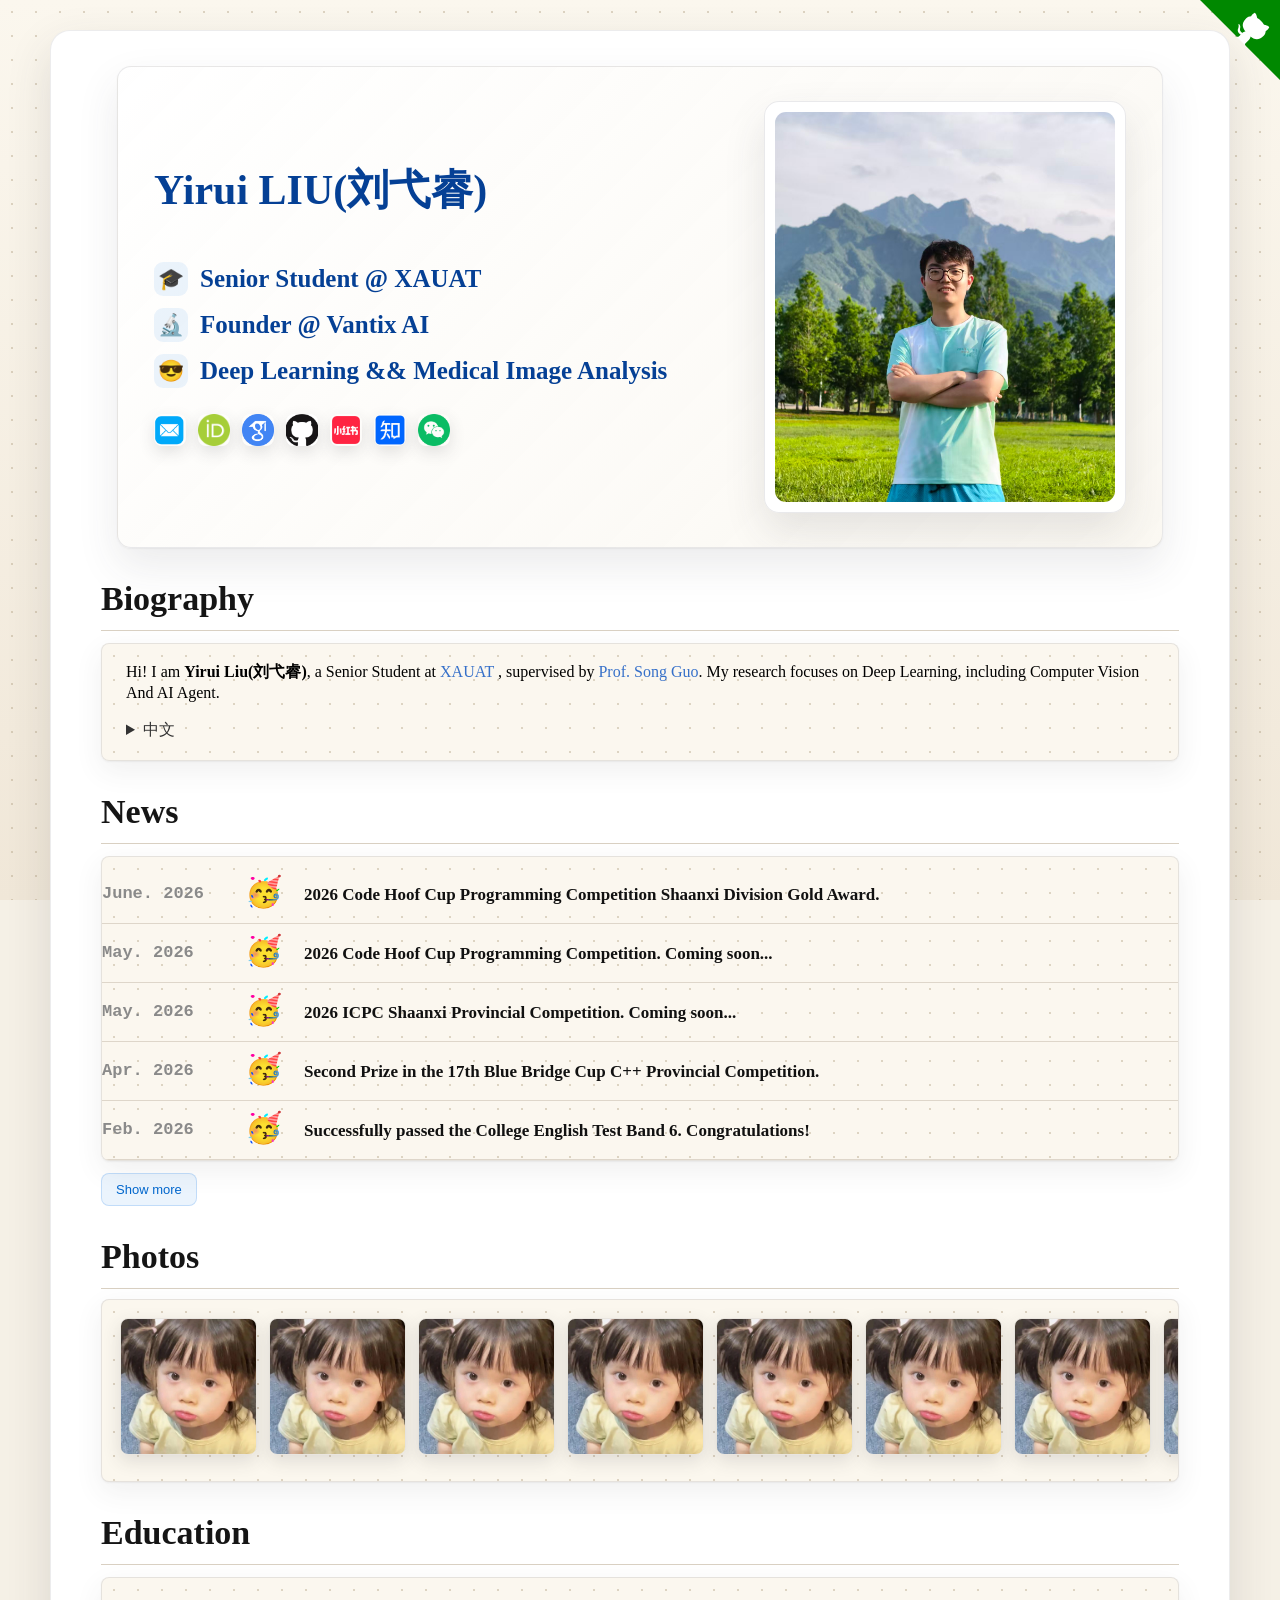
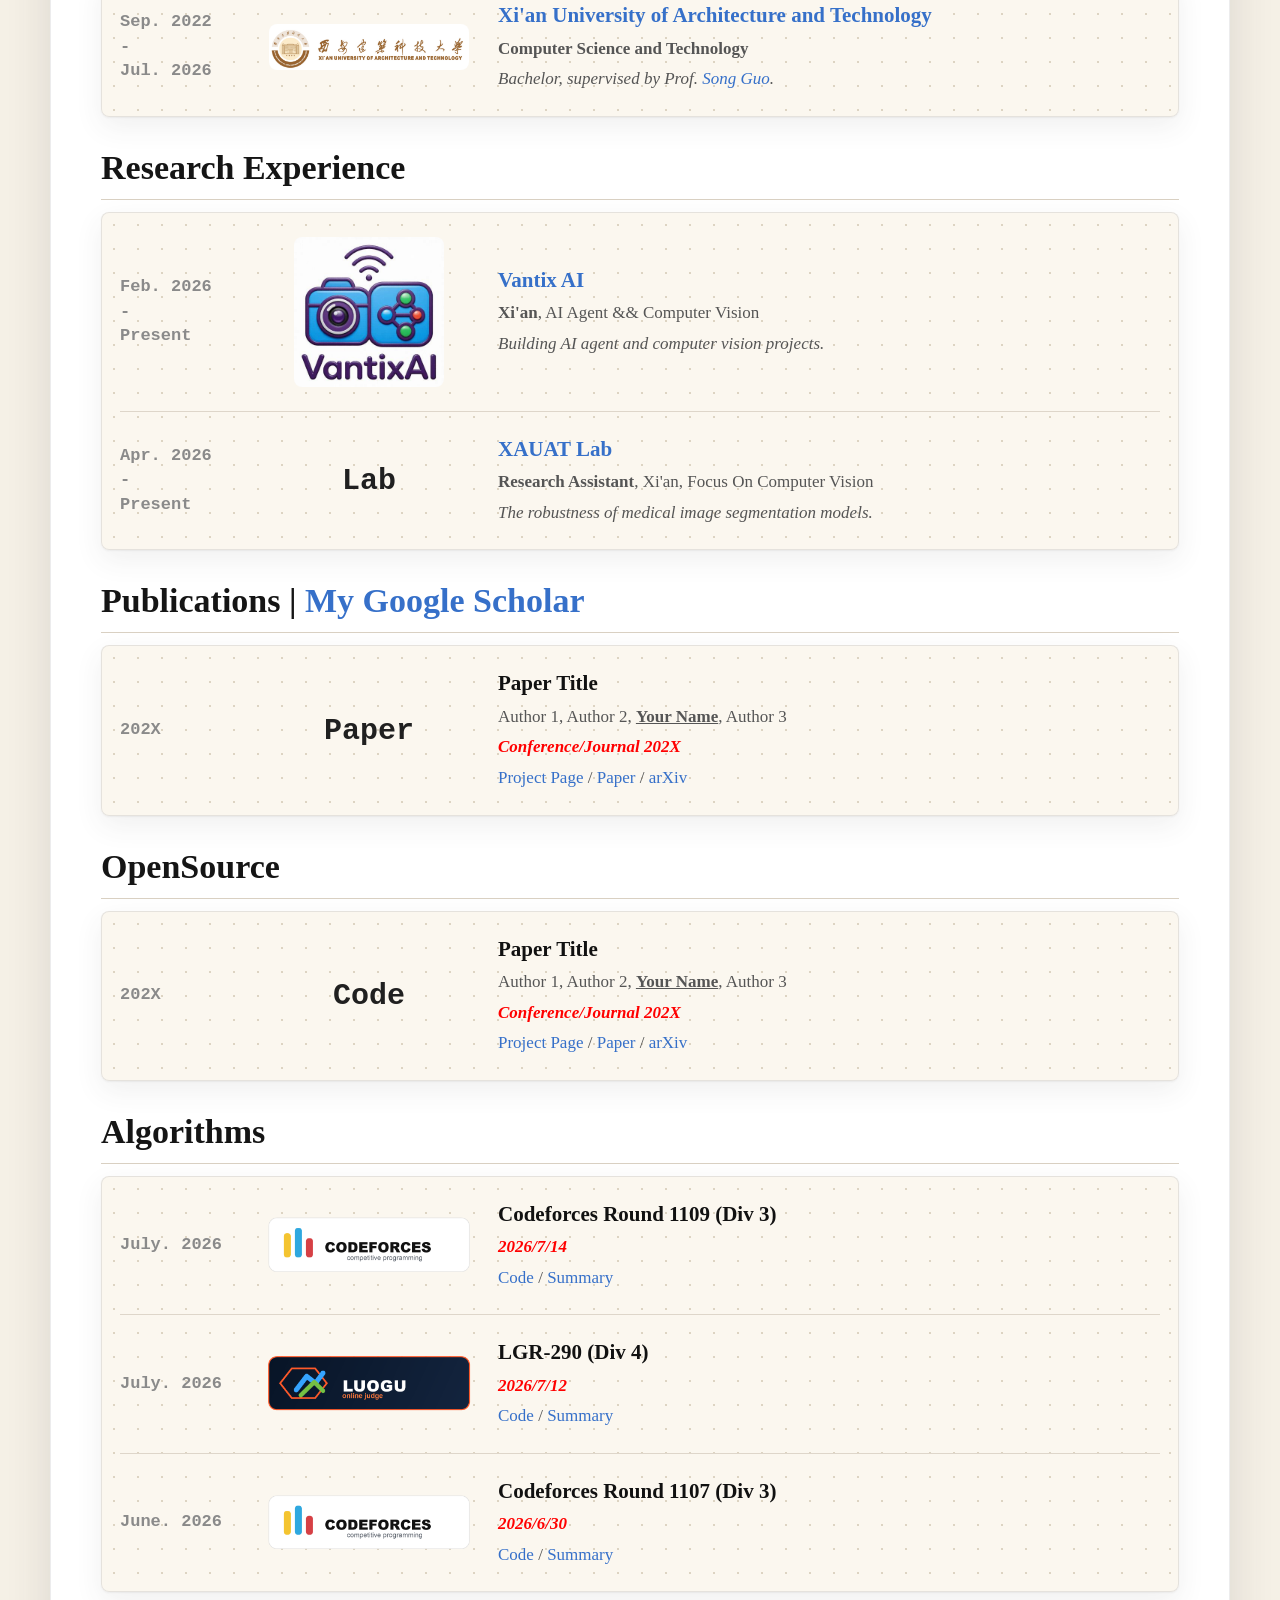
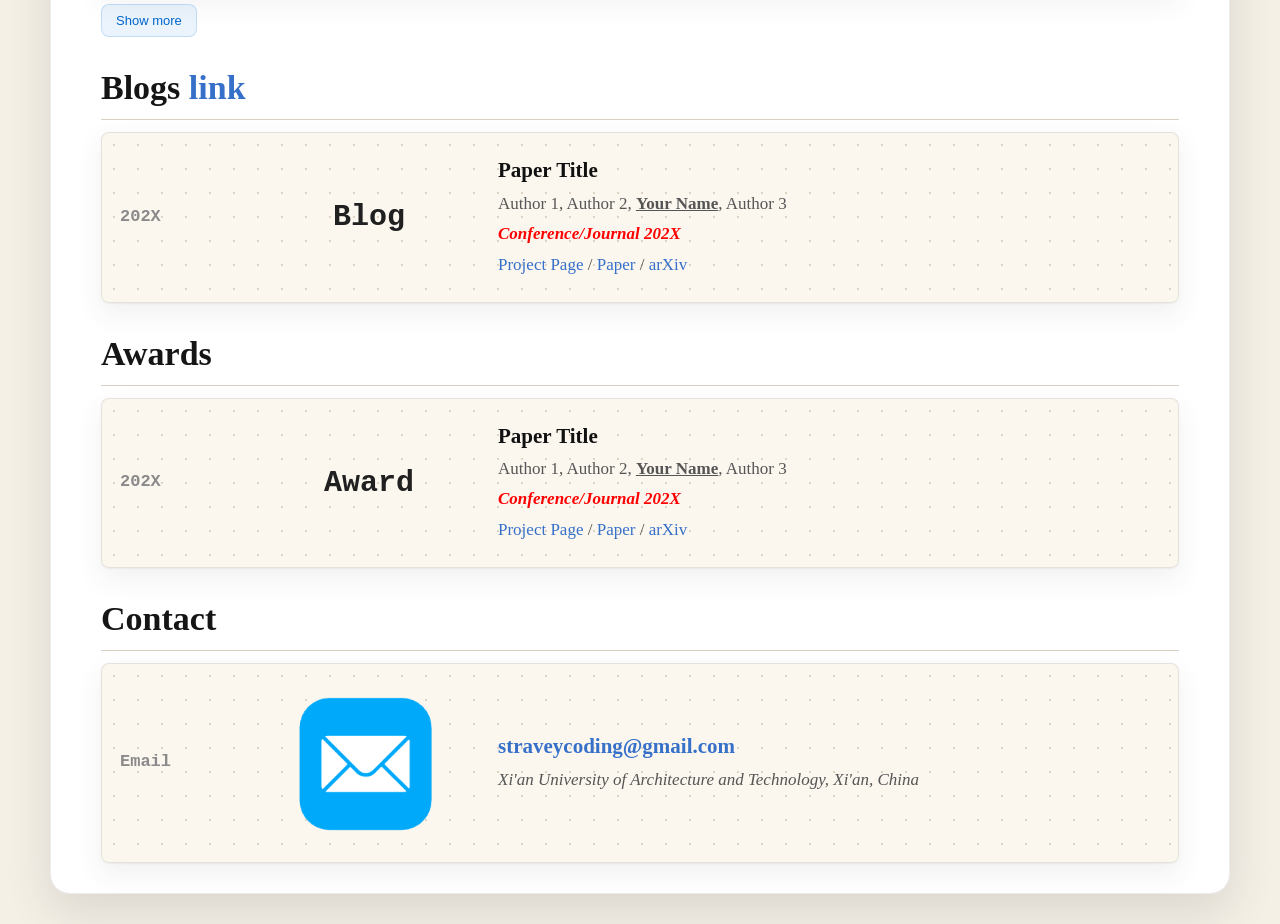
==== commit f46ed028: "update" ====
--- a/index.html
+++ b/index.html
@@ -802,6 +802,15 @@
 <div class="paper-section" id="algorithms-container">
     <div class="paper-row">
         <div class="paper-date">July. 2026</div>
+        <div class="paper-media"><img src="./files/algorithms/codeforces-badge.png" alt="Codeforces"></div>
+        <div class="paper-content">
+            <p class="paper-title">Codeforces Round 1109 (Div 3)</p>
+            <p class="paper-desc"><b style="color: red;">2026/7/14</b></p>
+            <p class="paper-meta"><a href="https://github.com/Stravey/Algorithm_Practice/tree/master/CodeForces/Contest/2026-07-14" target="_blank">Code</a> / <a href="https://paper.link" target="_blank">Summary</a></p>
+        </div>
+    </div>
+    <div class="paper-row">
+        <div class="paper-date">July. 2026</div>
         <div class="paper-media"><img src="./files/algorithms/luogu-badge.png" alt="Luogu"></div>
         <div class="paper-content">
             <p class="paper-title">LGR-290 (Div 4)</p>
--- a/files/jemdoc.css
+++ b/files/jemdoc.css
@@ -11,6 +11,7 @@
     -ms-transform: rotate(0deg);
     -o-transform: rotate(0deg);
     transform: rotate(0deg);
+    border-radius: 8px;
 }
 /*
 body {
@@ -32,6 +33,7 @@
 
 body { 
   font-family: Georgia, serif;
+  box-sizing: border-box;
   color: #000;
   background-color: #ffffff; 
   text-align:left; /* for IE */
@@ -43,8 +45,10 @@
   padding-right: 50px;
   padding-top: 10px;
   padding-bottom: 30px;
-  max-width: 960px;
-  box-shadow: 0 18px 42px rgba(96, 78, 48, 0.12);
+  max-width: 1180px;
+  border: 1px solid rgba(120, 120, 128, 0.14);
+  border-radius: 20px;
+  box-shadow: 0 18px 46px rgba(60, 60, 67, 0.14);
 }
 
 #layout-menu {
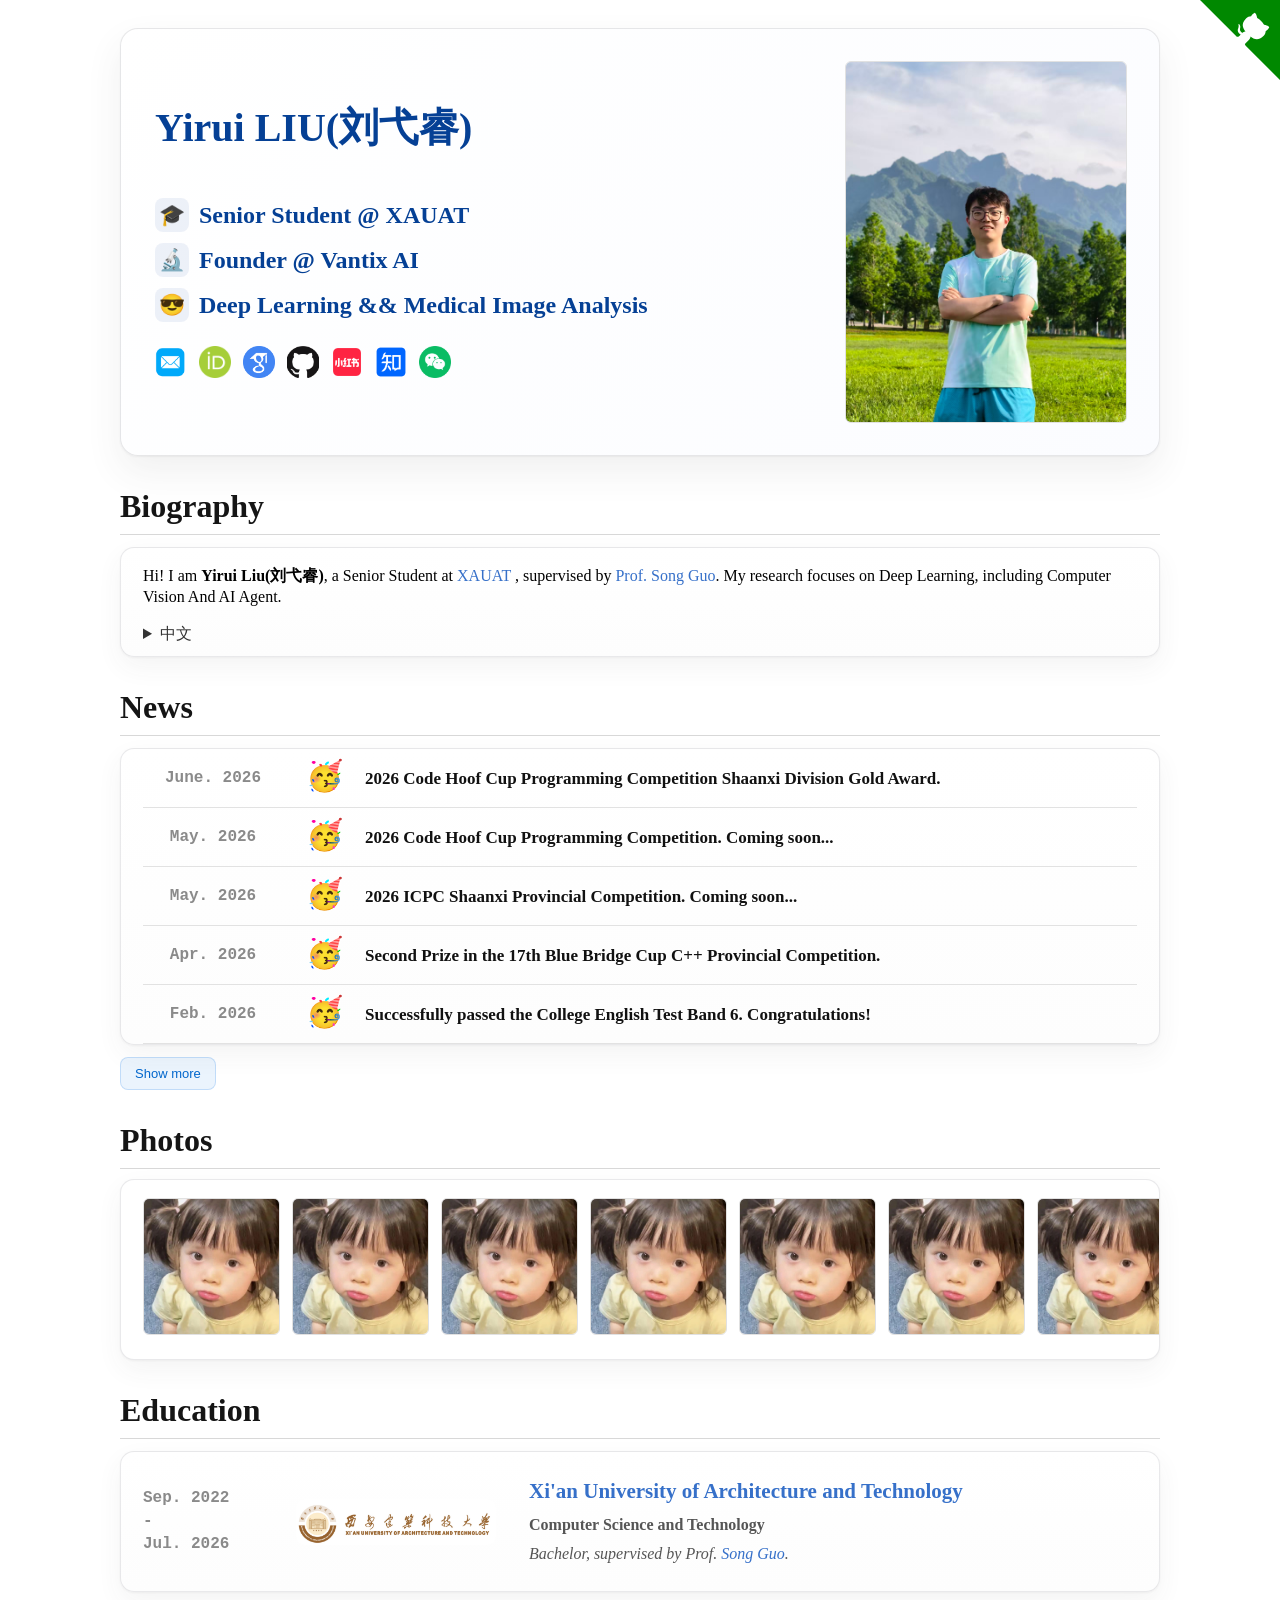
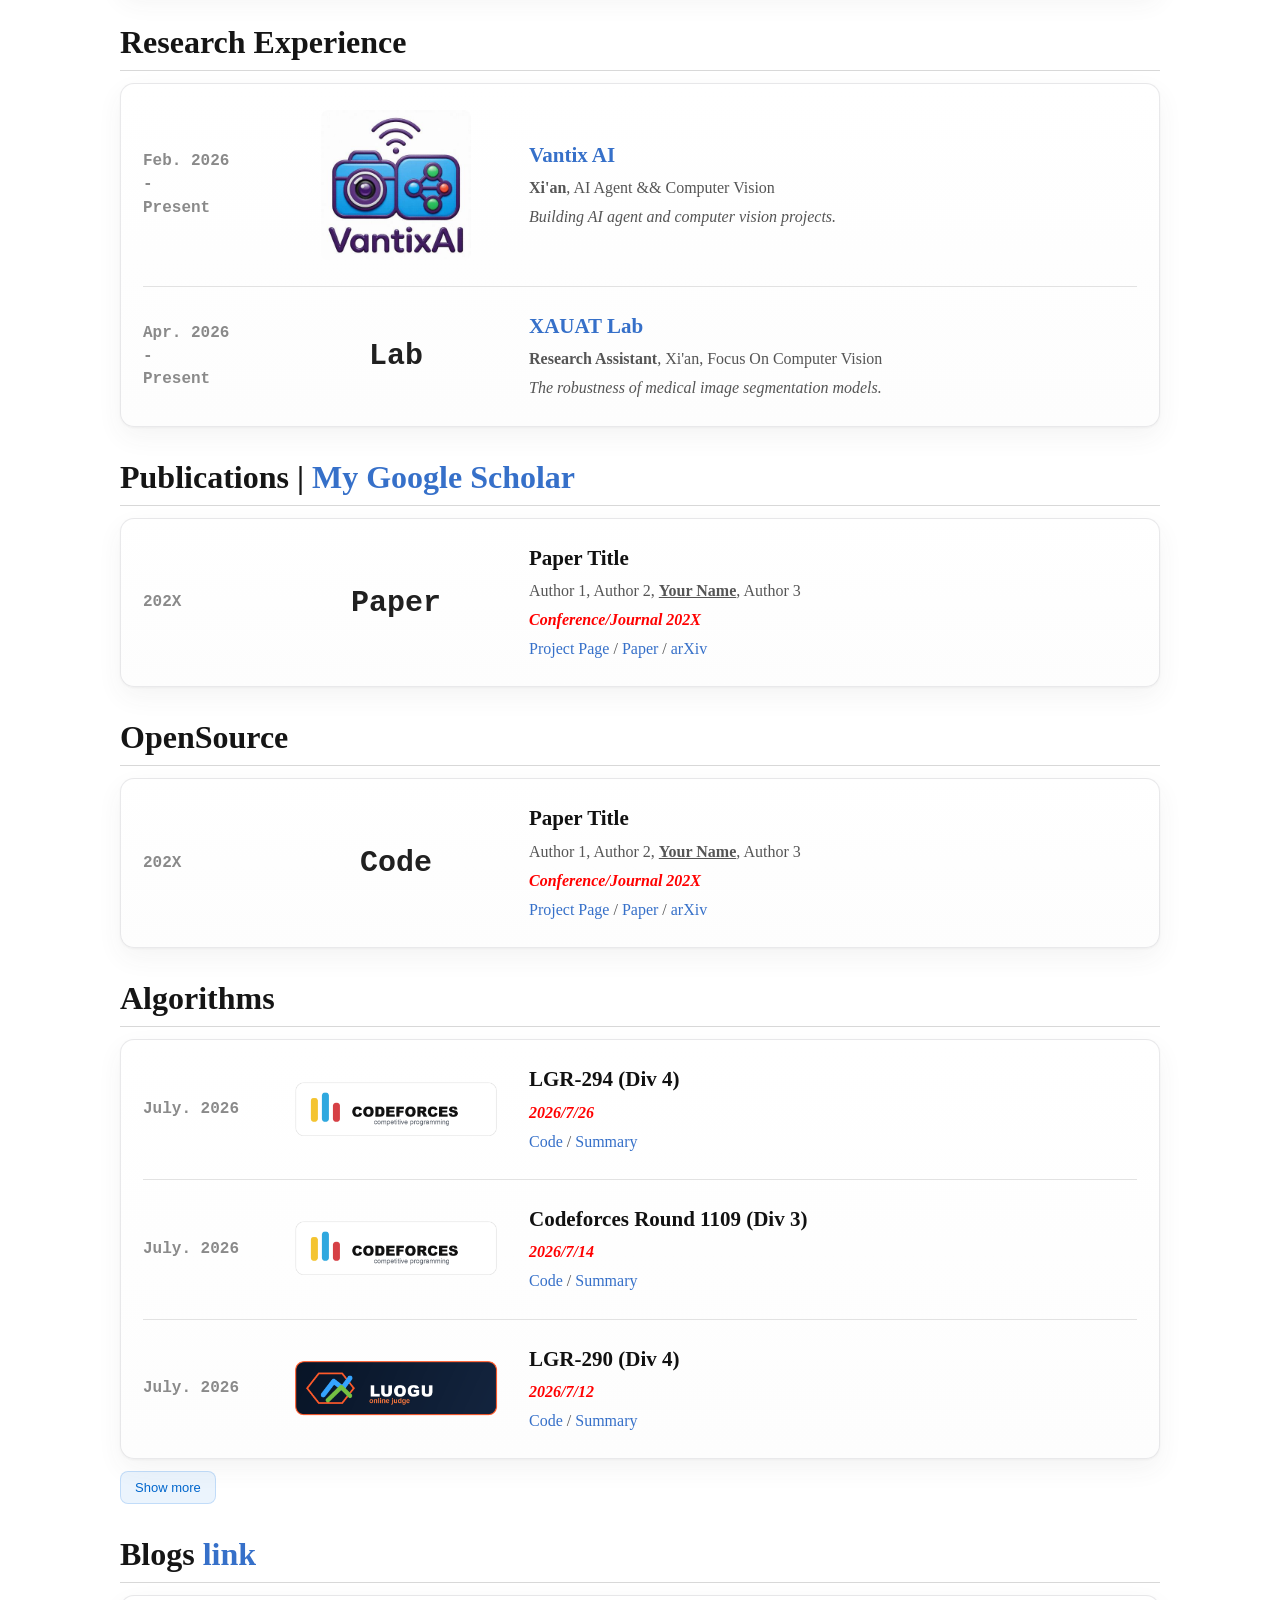
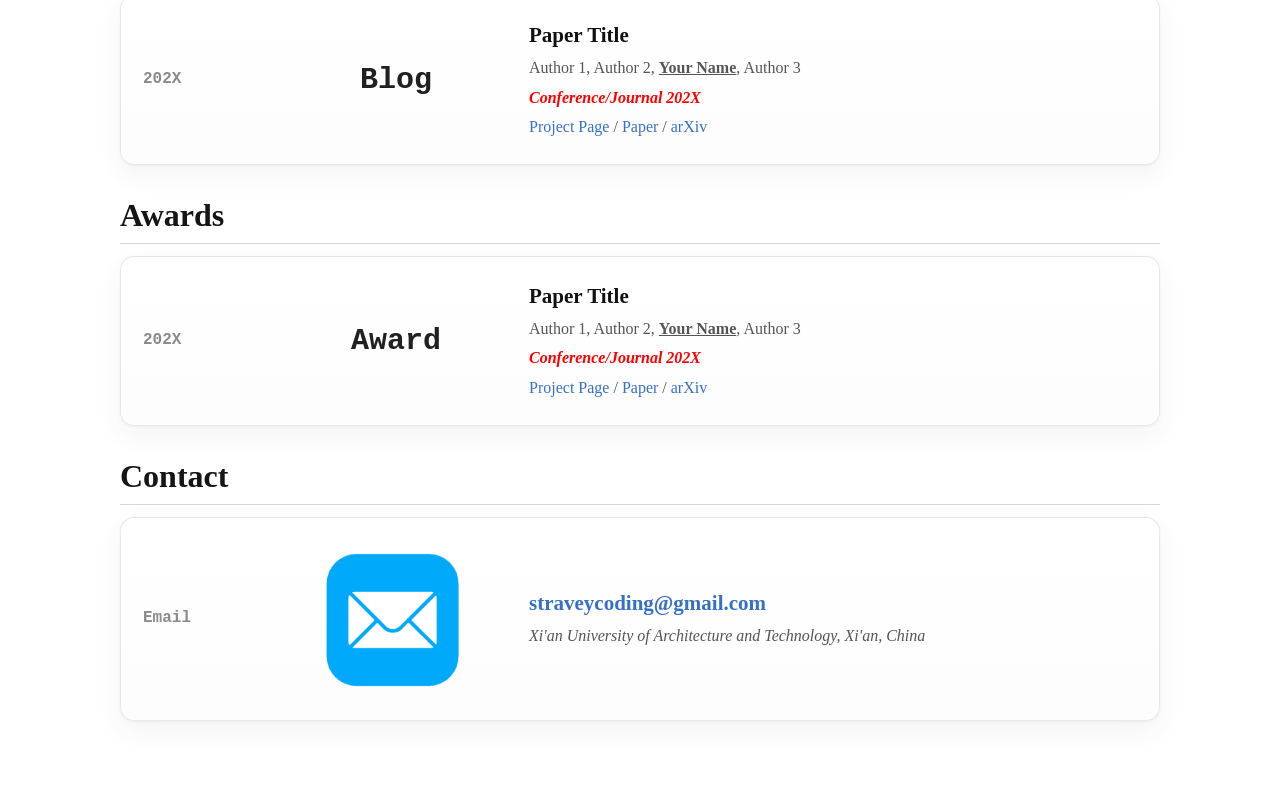
==== commit 86183133: "update layout" ====
--- a/index.html
+++ b/index.html
@@ -58,22 +58,21 @@
 
         .profile-hero {
             display: grid;
-            grid-template-columns: minmax(0, 1fr) minmax(260px, 360px);
-            gap: 46px;
+            grid-template-columns: minmax(0, 1fr) 280px;
+            gap: 38px;
             align-items: center;
-            padding: 34px 36px;
+            padding: 32px 34px;
             overflow: hidden;
-            border: 1px solid rgba(120, 120, 128, 0.16);
-            border-radius: 14px;
-            background:
-                linear-gradient(135deg, rgba(255, 255, 255, 0.98), rgba(250, 247, 240, 0.88));
+            border: 1px solid rgba(120, 120, 128, 0.18);
+            border-radius: 18px;
+            background: linear-gradient(135deg, #ffffff 0%, #fbfcff 100%);
             box-shadow:
                 0 1px 2px rgba(60, 60, 67, 0.06),
-                0 18px 42px rgba(60, 60, 67, 0.10);
+                0 16px 36px rgba(60, 60, 67, 0.08);
         }
 
         .profile-copy {
-            max-width: 690px;
+            max-width: 720px;
         }
 
         .profile-name {
@@ -81,7 +80,7 @@
             padding: 0;
             border-bottom: none;
             color: #054095;
-            font-size: 42px;
+            font-size: 40px;
             line-height: 1.08;
         }
 
@@ -93,16 +92,16 @@
 
         .profile-tags {
             display: grid;
-            gap: 12px;
-            margin: 0 0 26px;
+            gap: 11px;
+            margin: 0 0 24px;
         }
 
         .profile-tag {
             display: flex;
             align-items: center;
-            gap: 12px;
+            gap: 10px;
             color: #054095;
-            font-size: 25px;
+            font-size: 24px;
             font-weight: 700;
             line-height: 1.2;
         }
@@ -114,8 +113,8 @@
             align-items: center;
             justify-content: center;
             flex: 0 0 34px;
-            border-radius: 9px;
-            background: rgba(0, 113, 227, 0.08);
+            border-radius: 8px;
+            background: rgba(5, 64, 149, 0.07);
             font-size: 21px;
         }
 
@@ -136,32 +135,33 @@
             height: 32px;
             object-fit: cover;
             border-radius: 8px;
-            box-shadow: 0 6px 16px rgba(60, 60, 67, 0.14);
+            box-shadow: none;
             transition: transform 160ms ease, box-shadow 160ms ease;
         }
 
         .profile-links a:hover img {
             transform: translateY(-2px);
-            box-shadow: 0 10px 22px rgba(60, 60, 67, 0.18);
+            box-shadow: 0 8px 18px rgba(60, 60, 67, 0.14);
         }
 
         .profile-photo-card {
             width: 100%;
-            max-width: 340px;
+            max-width: 300px;
             justify-self: end;
-            padding: 10px;
-            border: 1px solid rgba(120, 120, 128, 0.16);
-            border-radius: 15px;
-            background: rgba(255, 255, 255, 0.92);
-            box-shadow: 0 18px 42px rgba(60, 60, 67, 0.12);
+            padding: 0;
+            border: none;
+            border-radius: 6px;
+            background: transparent;
+            box-shadow: none;
         }
 
         .profile-photo-card img {
             display: block;
             width: 100%;
-            height: 390px;
+            height: 360px;
             object-fit: cover;
-            border-radius: 11px;
+            border: 1px solid #e1e1e1;
+            border-radius: 6px;
         }
 
         .smaller-image {
@@ -282,9 +282,9 @@
             width: auto;
             max-width: 220px;
             object-fit: cover;
-            border: 1px solid rgba(120, 120, 128, 0.14);
-            border-radius: 8px;
-            box-shadow: 0 6px 18px rgba(60, 60, 67, 0.14);
+            border: 1px solid #e1e1e1;
+            border-radius: 6px;
+            box-shadow: none;
         }
 
         @keyframes photo-scroll {
@@ -306,31 +306,29 @@
 
         h2 {
             margin: 34px 0 0;
-            padding: 0 0 14px;
-            border-bottom: 1px solid #d9d0c2;
+            padding: 0 0 12px;
+            border-bottom: 1px solid #d8d8d8;
             color: #151515;
             font-family: "Segoe Print", "Comic Sans MS", cursive, Georgia, serif;
-            font-size: 34px;
+            font-size: 32px;
             font-weight: 700;
             letter-spacing: 0;
         }
 
         .paper-section {
             margin-top: 12px;
-            padding: 0 18px;
+            padding: 0 22px;
             overflow: hidden;
             border: 1px solid rgba(120, 120, 128, 0.16);
-            border-radius: 8px;
-            background-color: rgba(251, 247, 238, 0.94);
-            background-image: radial-gradient(circle, rgba(178, 162, 132, 0.42) 1px, transparent 1.25px);
-            background-size: 24px 24px;
+            border-radius: 14px;
+            background: linear-gradient(180deg, #ffffff 0%, #fdfdfd 100%);
             box-shadow:
-                0 1px 2px rgba(60, 60, 67, 0.06),
-                0 10px 28px rgba(60, 60, 67, 0.08);
+                0 1px 2px rgba(60, 60, 67, 0.05),
+                0 10px 26px rgba(60, 60, 67, 0.06);
         }
 
         .bio-section {
-            padding: 18px 24px;
+            padding: 18px 22px 10px;
             font-size: 16px;
             line-height: 1.55;
         }
@@ -351,10 +349,10 @@
         .paper-row {
             display: grid;
             grid-template-columns: 120px 210px minmax(0, 1fr);
-            gap: 24px;
+            gap: 28px;
             align-items: center;
-            padding: 24px 0;
-            border-bottom: 1px solid #ded6ca;
+            padding: 26px 0;
+            border-bottom: 1px solid #e2e2e2;
         }
 
         .paper-row:last-child {
@@ -364,7 +362,7 @@
         .paper-date {
             color: #8a8a8a;
             font-family: "Courier New", monospace;
-            font-size: 17px;
+            font-size: 16px;
             font-weight: 700;
             line-height: 1.45;
             white-space: nowrap;
@@ -407,7 +405,7 @@
         .paper-desc {
             margin: 6px 0 0;
             color: #555;
-            font-size: 17px;
+            font-size: 16px;
             line-height: 1.45;
         }
 
@@ -416,13 +414,18 @@
         }
 
         .paper-list {
-            padding: 8px 0 0;
+            padding: 0 22px;
         }
 
         .paper-list .paper-row {
-            grid-template-columns: 120px 46px minmax(0, 1fr);
+            grid-template-columns: 140px 46px minmax(0, 1fr);
             gap: 18px;
             padding: 14px 0;
+        }
+
+        .paper-list .paper-date {
+            text-align: center;
+            justify-self: center;
         }
 
         .paper-list .paper-media {
@@ -440,18 +443,17 @@
             max-width: 210px;
             max-height: 72px;
             object-fit: contain;
+            border-radius: 6px;
         }
 
         .photo-carousel {
-            background-color: #fbf7ee;
-            background-image: radial-gradient(circle, rgba(178, 162, 132, 0.42) 1px, transparent 1.25px);
-            background-size: 24px 24px;
+            background-color: #ffffff;
             border: 1px solid rgba(120, 120, 128, 0.16);
-            border-radius: 8px;
+            border-radius: 14px;
             box-shadow:
-                0 1px 2px rgba(60, 60, 67, 0.06),
-                0 10px 28px rgba(60, 60, 67, 0.08);
-            padding: 18px 18px 26px;
+                0 1px 2px rgba(60, 60, 67, 0.05),
+                0 10px 26px rgba(60, 60, 67, 0.06);
+            padding: 18px 22px 24px;
         }
 
         #news-toggle-btn,
@@ -481,6 +483,7 @@
                 grid-template-columns: 1fr;
                 gap: 24px;
                 padding: 24px 18px;
+                border-radius: 14px;
             }
 
             .profile-name {
@@ -510,6 +513,23 @@
                 grid-template-columns: 1fr;
                 gap: 10px;
                 align-items: start;
+            }
+
+            .paper-section,
+            .photo-carousel {
+                padding-left: 16px;
+                padding-right: 16px;
+                border-radius: 12px;
+            }
+
+            .paper-list {
+                padding-left: 16px;
+                padding-right: 16px;
+            }
+
+            .paper-list .paper-date {
+                justify-self: start;
+                text-align: left;
             }
 
             .paper-date {
@@ -613,7 +633,7 @@
 
     <details>
         <summary>中文 </summary>
-        <p>Hi！我是<b>刘弋睿</b>，现在是一名大四学生，在<a href="hhttps://cn.xauat.edu.cn/" target="_blank">西安建筑科技大学</a>计算机与信息工程学院学习，师从<a
+        <p>Hi！我是<b>刘弋睿</b>，现在是一名大四学生，在<a href="hhttps://cn.xauat.edu.cn/" target="_blank">西安建筑科技大学</a>计算机与信息工程学院学习，老师是<a
                 href="https://github.com/">郭松</a>副教授。我的研究方向是深度学习，包括医学图像分析、领域泛化。
         </p>
         <!-- <p>我在[会议/期刊]等学术顶会发表多篇论文。获得[奖项/荣誉]。我曾经获得[学术荣誉]等荣誉。竞赛上获得[竞赛奖项]等。</p> -->
@@ -804,6 +824,15 @@
         <div class="paper-date">July. 2026</div>
         <div class="paper-media"><img src="./files/algorithms/codeforces-badge.png" alt="Codeforces"></div>
         <div class="paper-content">
+            <p class="paper-title">LGR-294 (Div 4)</p>
+            <p class="paper-desc"><b style="color: red;">2026/7/26</b></p>
+            <p class="paper-meta"><a href="https://github.com/Stravey/Algorithm_Practice/tree/master/LG-T/2026-7-26" target="_blank">Code</a> / <a href="https://github.com/Stravey/Algorithm_Practice/blob/master/LG-T/2026-7-26/README.md" target="_blank">Summary</a></p>
+        </div>
+    </div>
+    <div class="paper-row">
+        <div class="paper-date">July. 2026</div>
+        <div class="paper-media"><img src="./files/algorithms/codeforces-badge.png" alt="Codeforces"></div>
+        <div class="paper-content">
             <p class="paper-title">Codeforces Round 1109 (Div 3)</p>
             <p class="paper-desc"><b style="color: red;">2026/7/14</b></p>
             <p class="paper-meta"><a href="https://github.com/Stravey/Algorithm_Practice/tree/master/CodeForces/Contest/2026-07-14" target="_blank">Code</a> / <a href="https://paper.link" target="_blank">Summary</a></p>
--- a/files/jemdoc.css
+++ b/files/jemdoc.css
@@ -22,13 +22,7 @@
 */
 html {
   min-height: 100%;
-  background-color: #f5f0e6;
-  background-image:
-    radial-gradient(circle, rgba(178, 162, 132, 0.42) 1px, transparent 1.25px),
-    linear-gradient(180deg, #fbf7ee 0%, #f0e7d8 100%);
-  background-size: 24px 24px, 100% 100%;
-  background-position: 0 0, 0 0;
-  background-attachment: fixed;
+  background-color: #ffffff;
 }
 
 body { 
@@ -37,18 +31,24 @@
   color: #000;
   background-color: #ffffff; 
   text-align:left; /* for IE */
-  margin-top: 30px; 
-  margin-bottom: 30px;
+  margin-top: 28px; 
+  margin-bottom: 42px;
   margin-left: auto;
   margin-right: auto;
-  padding-left:  50px;
-  padding-right: 50px;
-  padding-top: 10px;
-  padding-bottom: 30px;
-  max-width: 1180px;
-  border: 1px solid rgba(120, 120, 128, 0.14);
-  border-radius: 20px;
-  box-shadow: 0 18px 46px rgba(60, 60, 67, 0.14);
+  padding-left:  40px;
+  padding-right: 40px;
+  padding-top: 0;
+  padding-bottom: 24px;
+  max-width: 1120px;
+}
+
+@media (max-width: 760px) {
+  body {
+    margin-top: 16px;
+    margin-bottom: 24px;
+    padding-left: 18px;
+    padding-right: 18px;
+  }
 }
 
 #layout-menu {
@@ -71,8 +71,8 @@
 
 #layout-content {
 	padding-top: 0.0em;
-	padding-left: 1.0em;
-	padding-right: 1.0em;
+	padding-left: 0;
+	padding-right: 0;
     border: none;
     background: white;
     text-align: left;
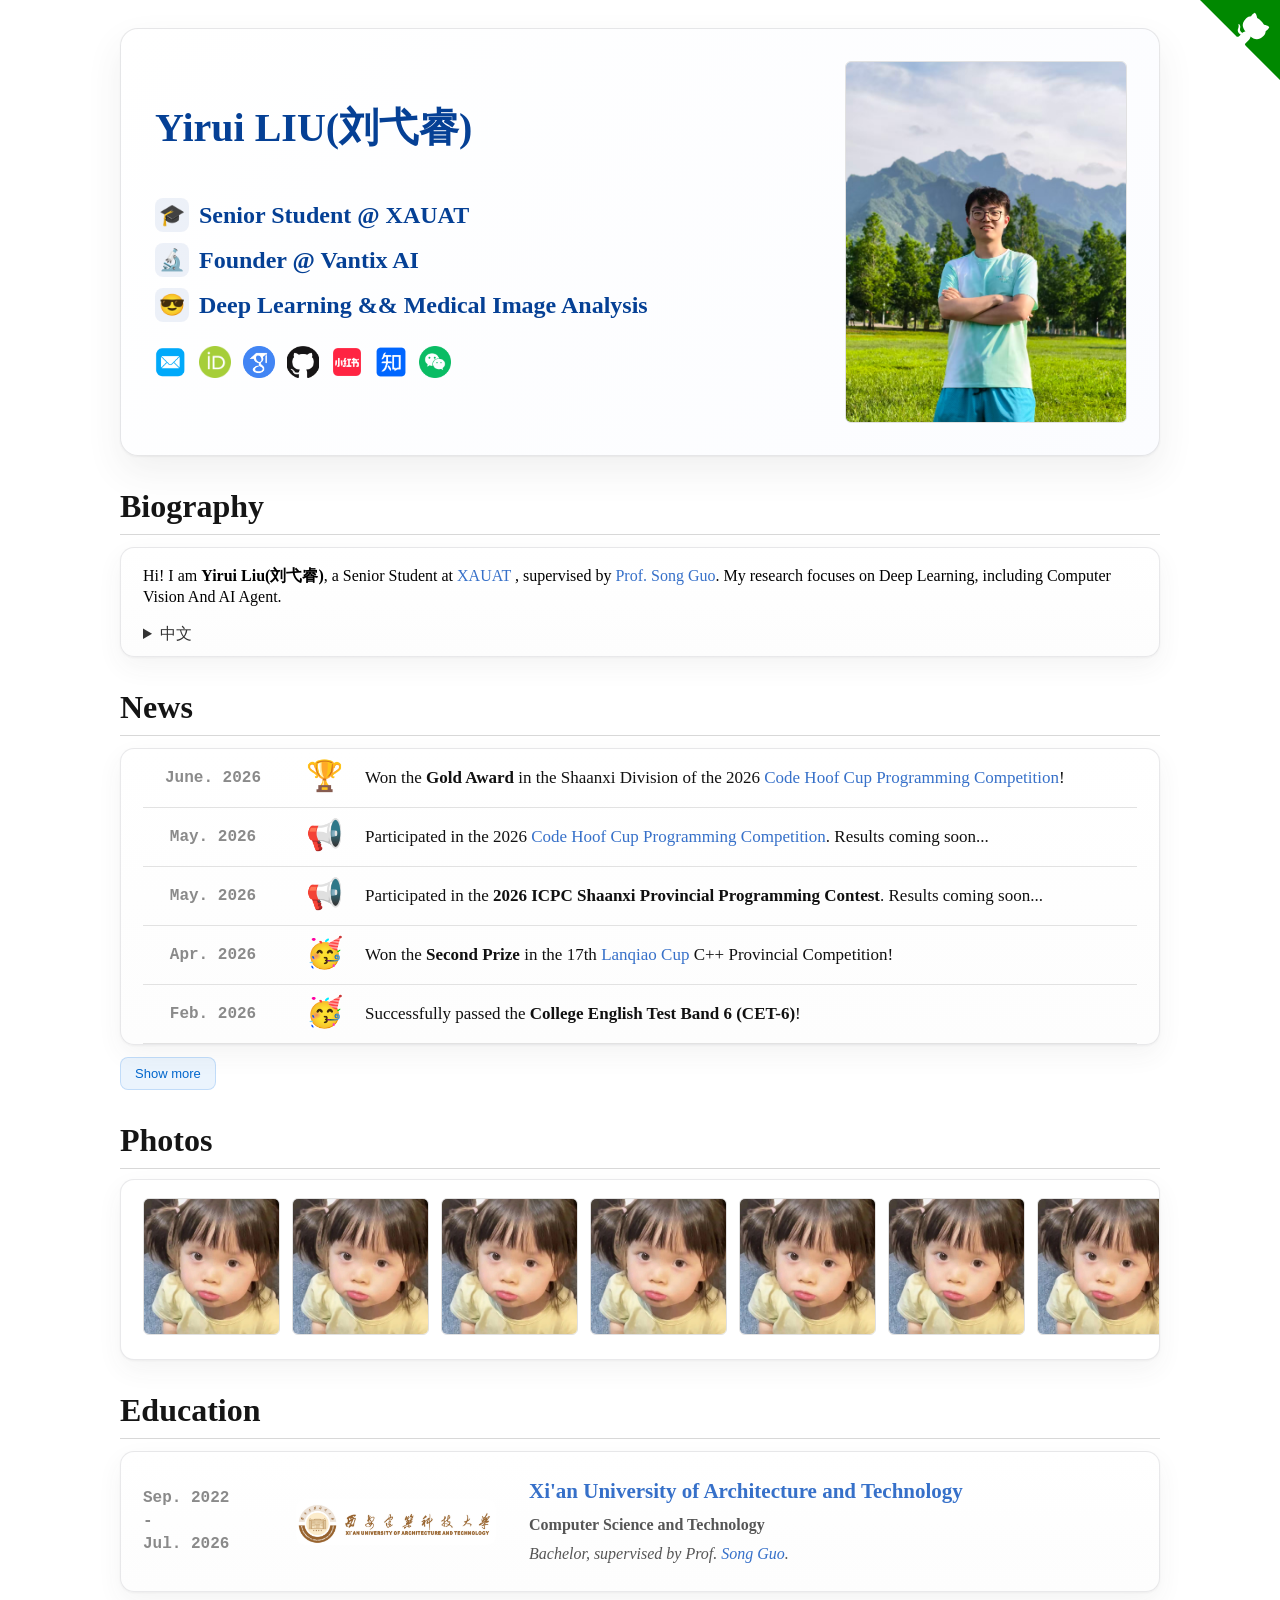
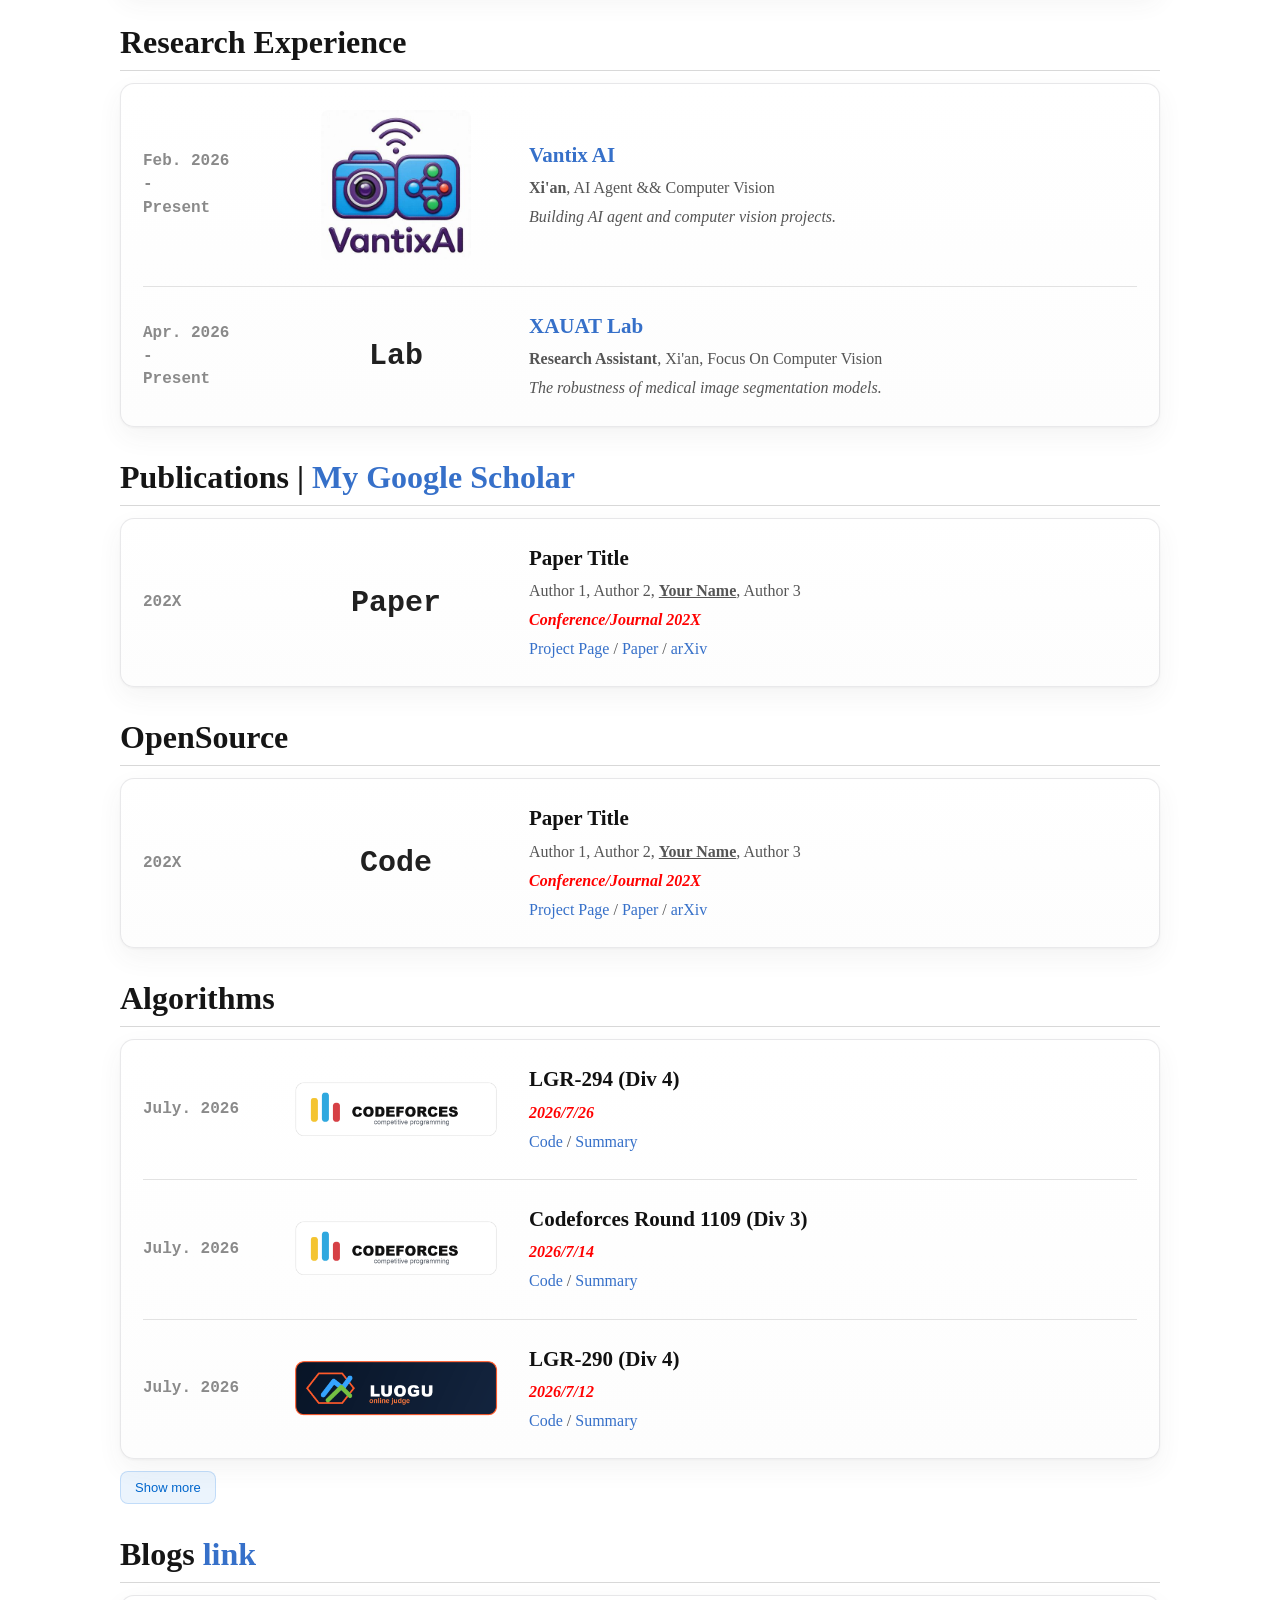
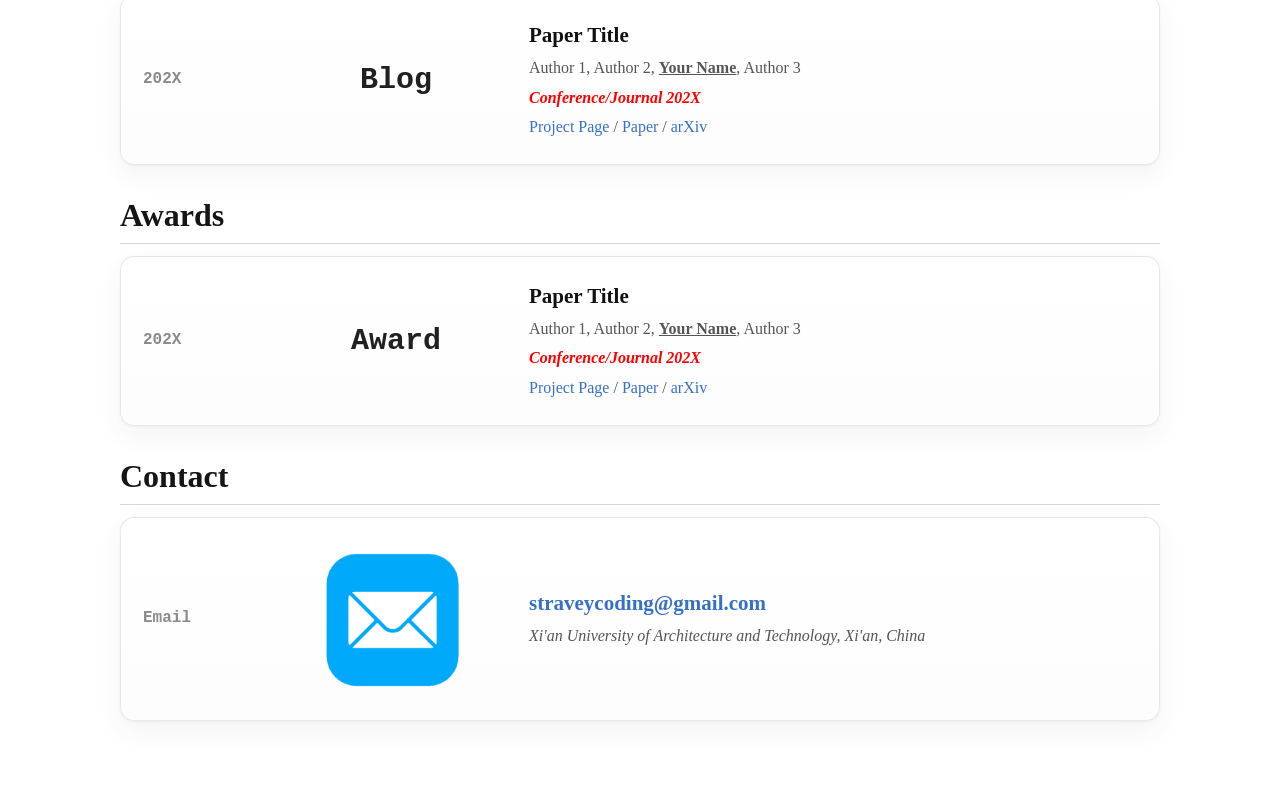
==== commit bc242e44: "modify news" ====
--- a/index.html
+++ b/index.html
@@ -436,6 +436,15 @@
             margin: 0;
             font-size: 17px;
             font-weight: 600;
+        }
+
+        #news-container .paper-title {
+            line-height: 1.55;
+            font-weight: 400;
+        }
+
+        #news-container .paper-title strong {
+            font-weight: 700;
         }
 
         #algorithms-container .paper-media img {
@@ -644,73 +653,73 @@
 <div class="paper-section paper-list" id="news-container">
     <div class="paper-row">
         <div class="paper-date">June. 2026</div>
-        <div class="paper-media"><span class="paper-icon">🥳</span></div>
-        <div class="paper-content"><p class="paper-title">2026 Code Hoof Cup Programming Competition Shaanxi Division Gold Award.</p></div>
+        <div class="paper-media"><span class="paper-icon">🏆</span></div>
+        <div class="paper-content"><p class="paper-title">Won the <strong>Gold Award</strong> in the Shaanxi Division of the 2026 <a href="https://www.matiji.net/" target="_blank" rel="noopener noreferrer">Code Hoof Cup Programming Competition</a>!</p></div>
     </div>
     <div class="paper-row">
         <div class="paper-date">May. 2026</div>
-        <div class="paper-media"><span class="paper-icon">🥳</span></div>
-        <div class="paper-content"><p class="paper-title">2026 Code Hoof Cup Programming Competition. Coming soon...</p></div>
+        <div class="paper-media"><span class="paper-icon">📢</span></div>
+        <div class="paper-content"><p class="paper-title">Participated in the 2026 <a href="https://www.matiji.net/" target="_blank" rel="noopener noreferrer">Code Hoof Cup Programming Competition</a>. Results coming soon...</p></div>
     </div>
     <div class="paper-row">
         <div class="paper-date">May. 2026</div>
-        <div class="paper-media"><span class="paper-icon">🥳</span></div>
-        <div class="paper-content"><p class="paper-title">2026 ICPC Shaanxi Provincial Competition. Coming soon...</p></div>
+        <div class="paper-media"><span class="paper-icon">📢</span></div>
+        <div class="paper-content"><p class="paper-title">Participated in the <strong>2026 ICPC Shaanxi Provincial Programming Contest</strong>. Results coming soon...</p></div>
     </div>
     <div class="paper-row">
         <div class="paper-date">Apr. 2026</div>
         <div class="paper-media"><span class="paper-icon">🥳</span></div>
-        <div class="paper-content"><p class="paper-title">Second Prize in the 17th Blue Bridge Cup C++ Provincial Competition.</p></div>
+        <div class="paper-content"><p class="paper-title">Won the <strong>Second Prize</strong> in the 17th <a href="https://dasai.lanqiao.cn/" target="_blank" rel="noopener noreferrer">Lanqiao Cup</a> C++ Provincial Competition!</p></div>
     </div>
     <div class="paper-row">
         <div class="paper-date">Feb. 2026</div>
         <div class="paper-media"><span class="paper-icon">🥳</span></div>
-        <div class="paper-content"><p class="paper-title">Successfully passed the College English Test Band 6. Congratulations!</p></div>
+        <div class="paper-content"><p class="paper-title">Successfully passed the <strong>College English Test Band 6 (CET-6)</strong>!</p></div>
     </div>
     <div class="paper-row">
         <div class="paper-date">Dec. 2025</div>
         <div class="paper-media"><span class="paper-icon">🥳</span></div>
-        <div class="paper-content"><p class="paper-title">Second Prize in the CMC Mathematics Competition.</p></div>
+        <div class="paper-content"><p class="paper-title">Won the <strong>Second Prize</strong> in the <a href="https://www.cmathc.org.cn/" target="_blank" rel="noopener noreferrer">Chinese Mathematics Competitions (CMC)</a>!</p></div>
     </div>
     <div class="paper-row">
         <div class="paper-date">Apr. 2025</div>
         <div class="paper-media"><span class="paper-icon">🥳</span></div>
-        <div class="paper-content"><p class="paper-title">Second Prize in the 16th Blue Bridge Cup C++ Provincial Competition.</p></div>
+        <div class="paper-content"><p class="paper-title">Won the <strong>Second Prize</strong> in the 16th <a href="https://dasai.lanqiao.cn/" target="_blank" rel="noopener noreferrer">Lanqiao Cup</a> C++ Provincial Competition!</p></div>
     </div>
     <div class="paper-row">
         <div class="paper-date">Nov. 2024</div>
         <div class="paper-media"><span class="paper-icon">🥳</span></div>
-        <div class="paper-content"><p class="paper-title">A patent was approved for software copyright.</p></div>
+        <div class="paper-content"><p class="paper-title">Received a <strong>software copyright registration certificate</strong>!</p></div>
     </div>
     <div class="paper-row">
         <div class="paper-date">Nov. 2024</div>
-        <div class="paper-media"><span class="paper-icon">🥳</span></div>
-        <div class="paper-content"><p class="paper-title">CUMCM National Second Prize. 1204 teams received this award out of 65761 teams.</p></div>
+        <div class="paper-media"><span class="paper-icon">🏆</span></div>
+        <div class="paper-content"><p class="paper-title">Won the <strong>National Second Prize</strong> in <a href="https://www.mcm.edu.cn/" target="_blank" rel="noopener noreferrer">CUMCM</a>; only <strong>1,204 of 65,761 teams</strong> received this award!</p></div>
     </div>
     <div class="paper-row">
         <div class="paper-date">Oct. 2024</div>
         <div class="paper-media"><span class="paper-icon">🥳</span></div>
-        <div class="paper-content"><p class="paper-title">Outstanding Volunteer of the Central Committee of the Communist Youth League.</p></div>
+        <div class="paper-content"><p class="paper-title">Selected as an <strong>Outstanding Volunteer</strong> of the Central Committee of the Communist Youth League!</p></div>
     </div>
     <div class="paper-row">
         <div class="paper-date">Oct. 2024</div>
         <div class="paper-media"><span class="paper-icon">🥳</span></div>
-        <div class="paper-content"><p class="paper-title">Approved as a national-level undergraduate innovation and entrepreneurship training program project.</p></div>
+        <div class="paper-content"><p class="paper-title">Our project was approved as a <strong>National Undergraduate Innovation and Entrepreneurship Training Program</strong>!</p></div>
     </div>
     <div class="paper-row">
         <div class="paper-date">May. 2024</div>
-        <div class="paper-media"><span class="paper-icon">🥳</span></div>
-        <div class="paper-content"><p class="paper-title">First Prize in the 2024 School-Level Mathematical Modeling Competition.</p></div>
+        <div class="paper-media"><span class="paper-icon">🏆</span></div>
+        <div class="paper-content"><p class="paper-title">Won the <strong>First Prize</strong> in the 2024 University Mathematical Modeling Competition!</p></div>
     </div>
     <div class="paper-row">
         <div class="paper-date">Feb. 2024</div>
         <div class="paper-media"><span class="paper-icon">🥳</span></div>
-        <div class="paper-content"><p class="paper-title">Successfully passed the College English Test Band 4. Congratulations!</p></div>
+        <div class="paper-content"><p class="paper-title">Successfully passed the <strong>College English Test Band 4 (CET-4)</strong>!</p></div>
     </div>
     <div class="paper-row">
         <div class="paper-date">Sep. 2022</div>
-        <div class="paper-media"><span class="paper-icon">🥳</span></div>
-        <div class="paper-content"><p class="paper-title">Successfully admitted to the Computer Science and Technology program at XAUAT.</p></div>
+        <div class="paper-media"><span class="paper-icon">🎓</span></div>
+        <div class="paper-content"><p class="paper-title">Admitted to the <strong>Computer Science and Technology</strong> program at <a href="https://cn.xauat.edu.cn/" target="_blank" rel="noopener noreferrer">XAUAT</a>!</p></div>
     </div>
 </div>
 
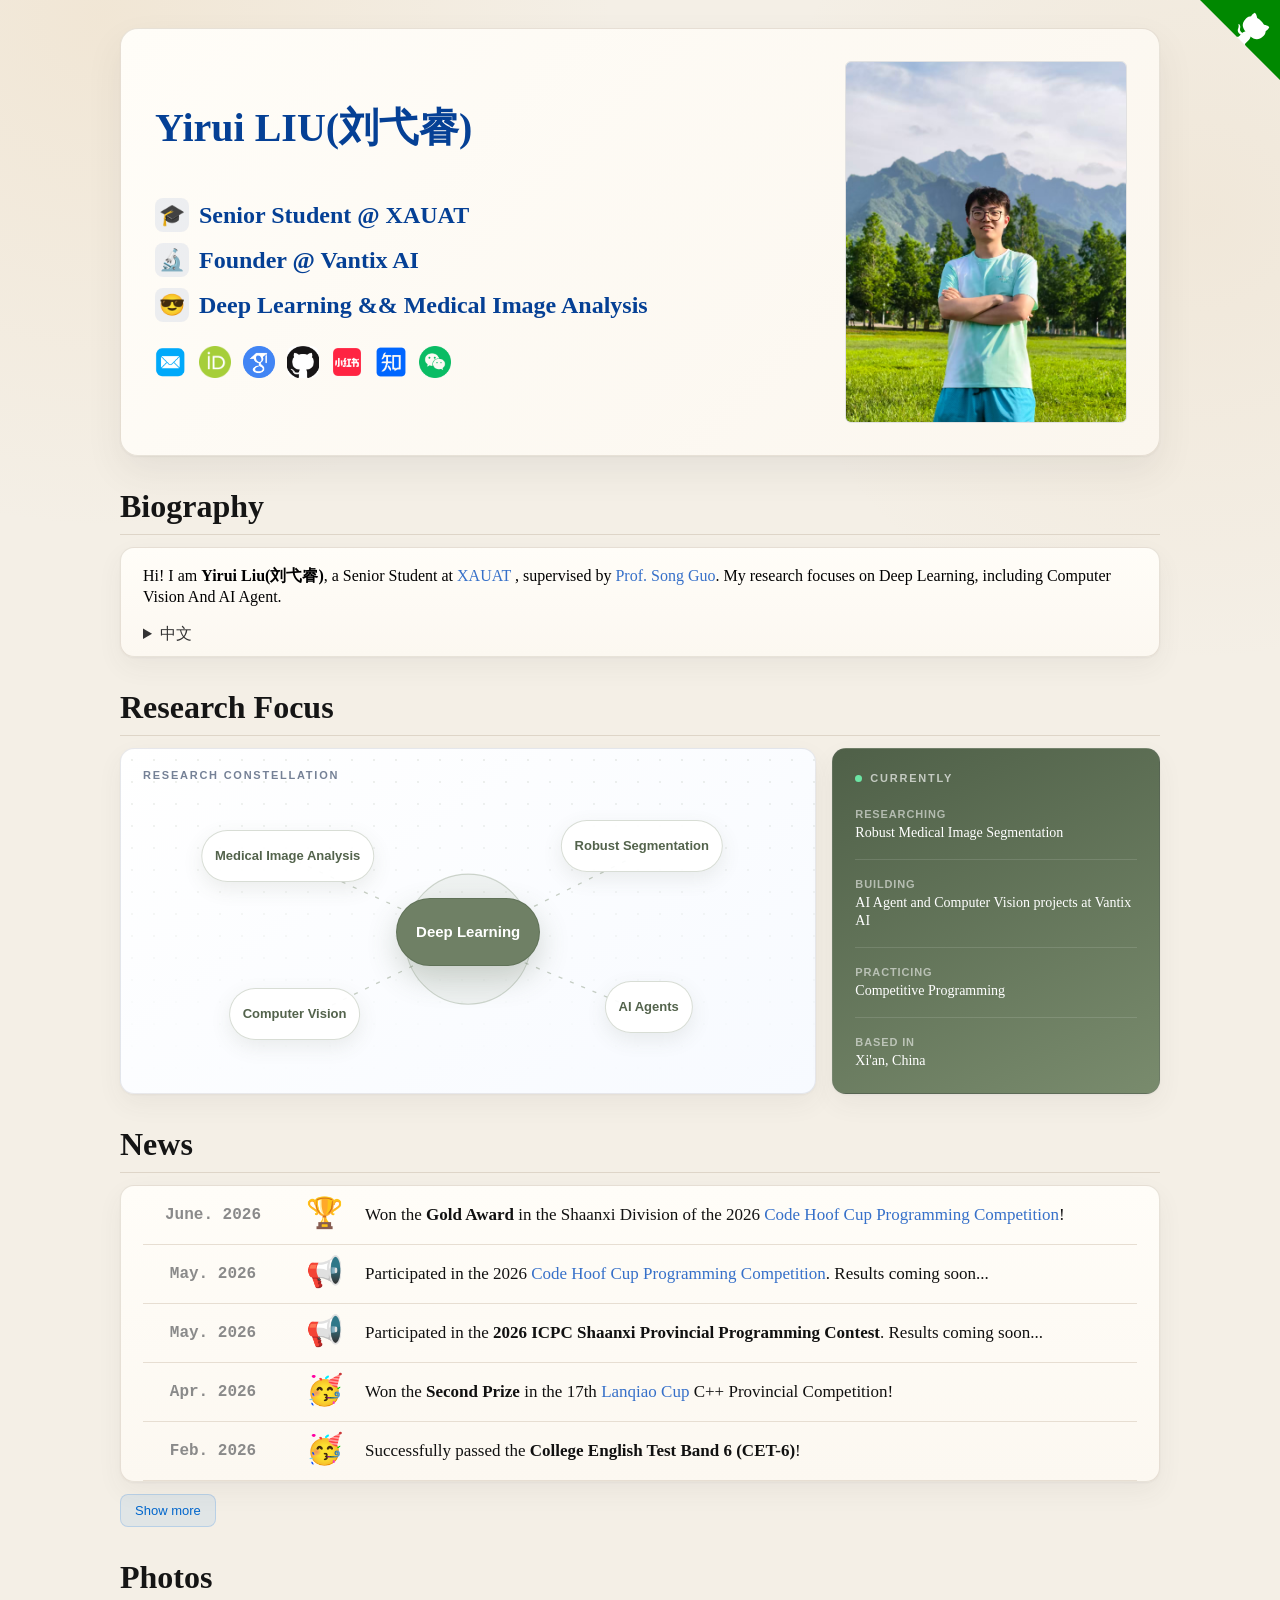
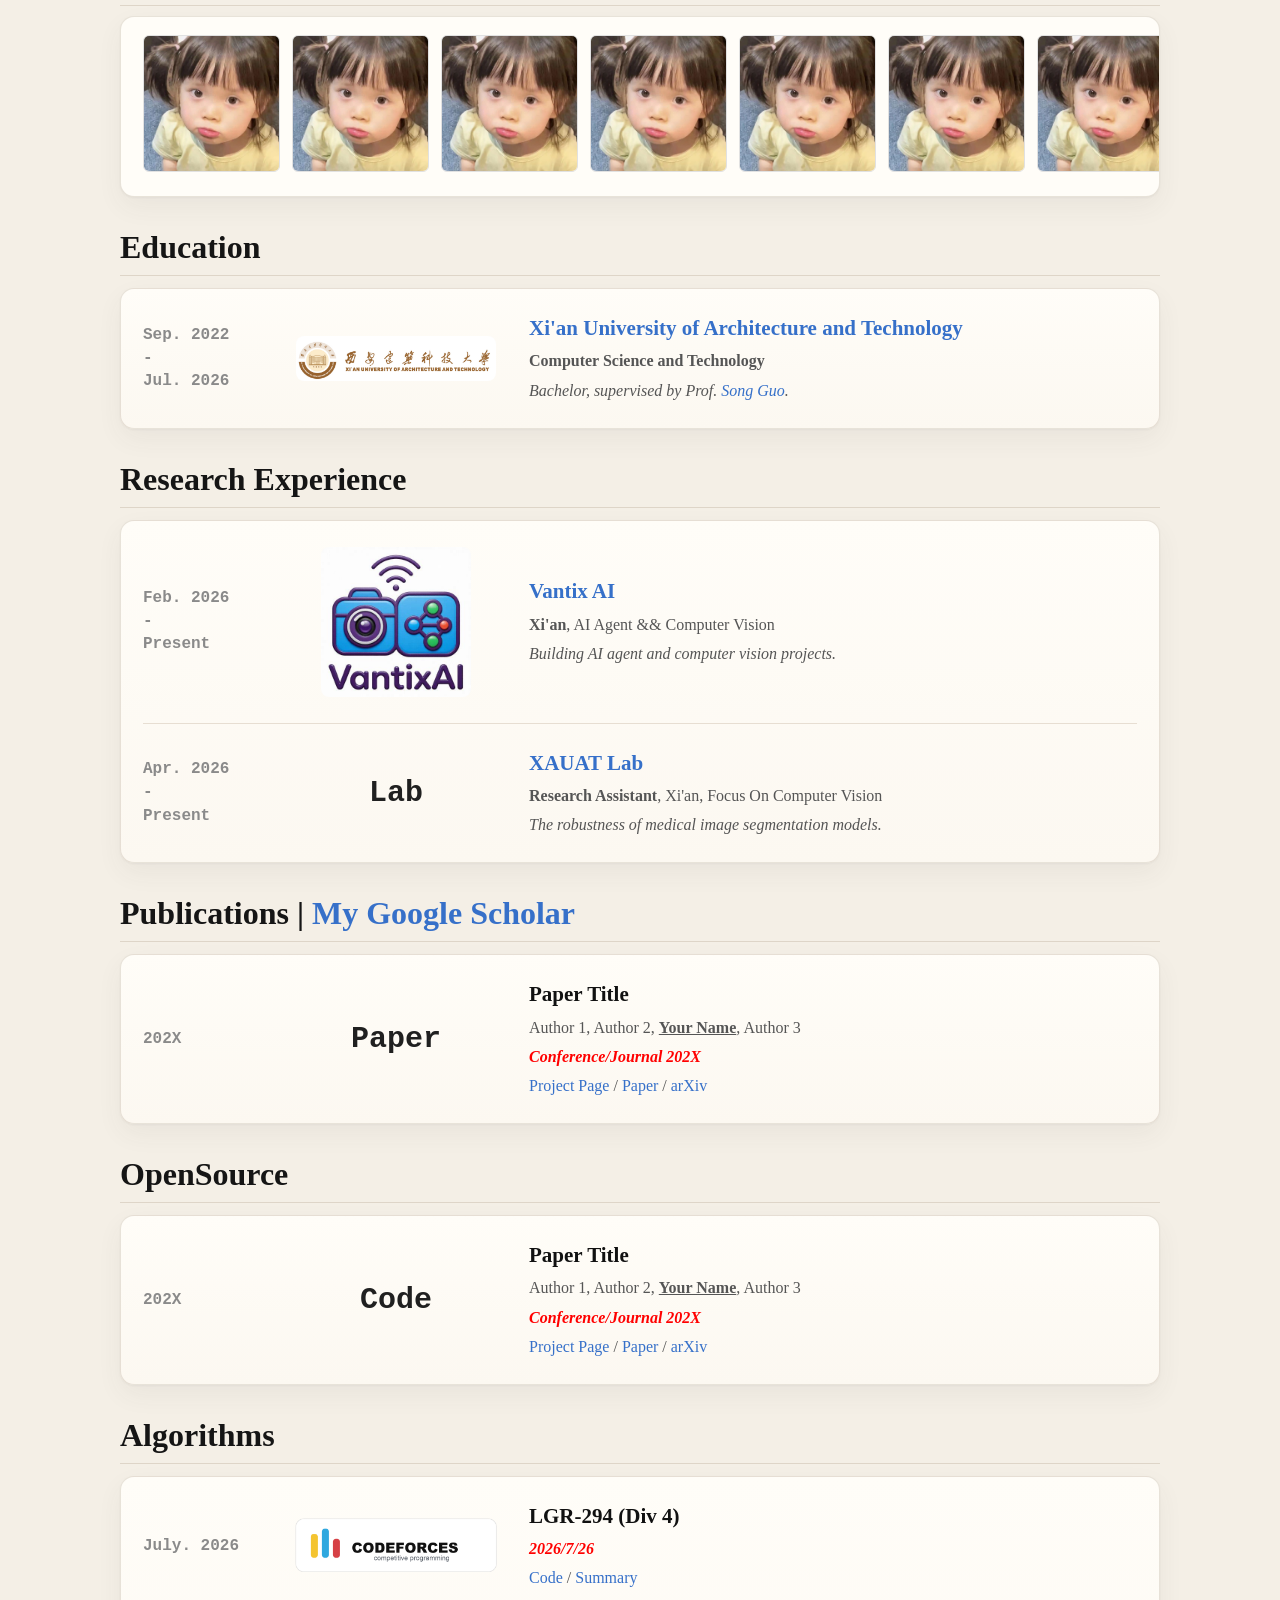
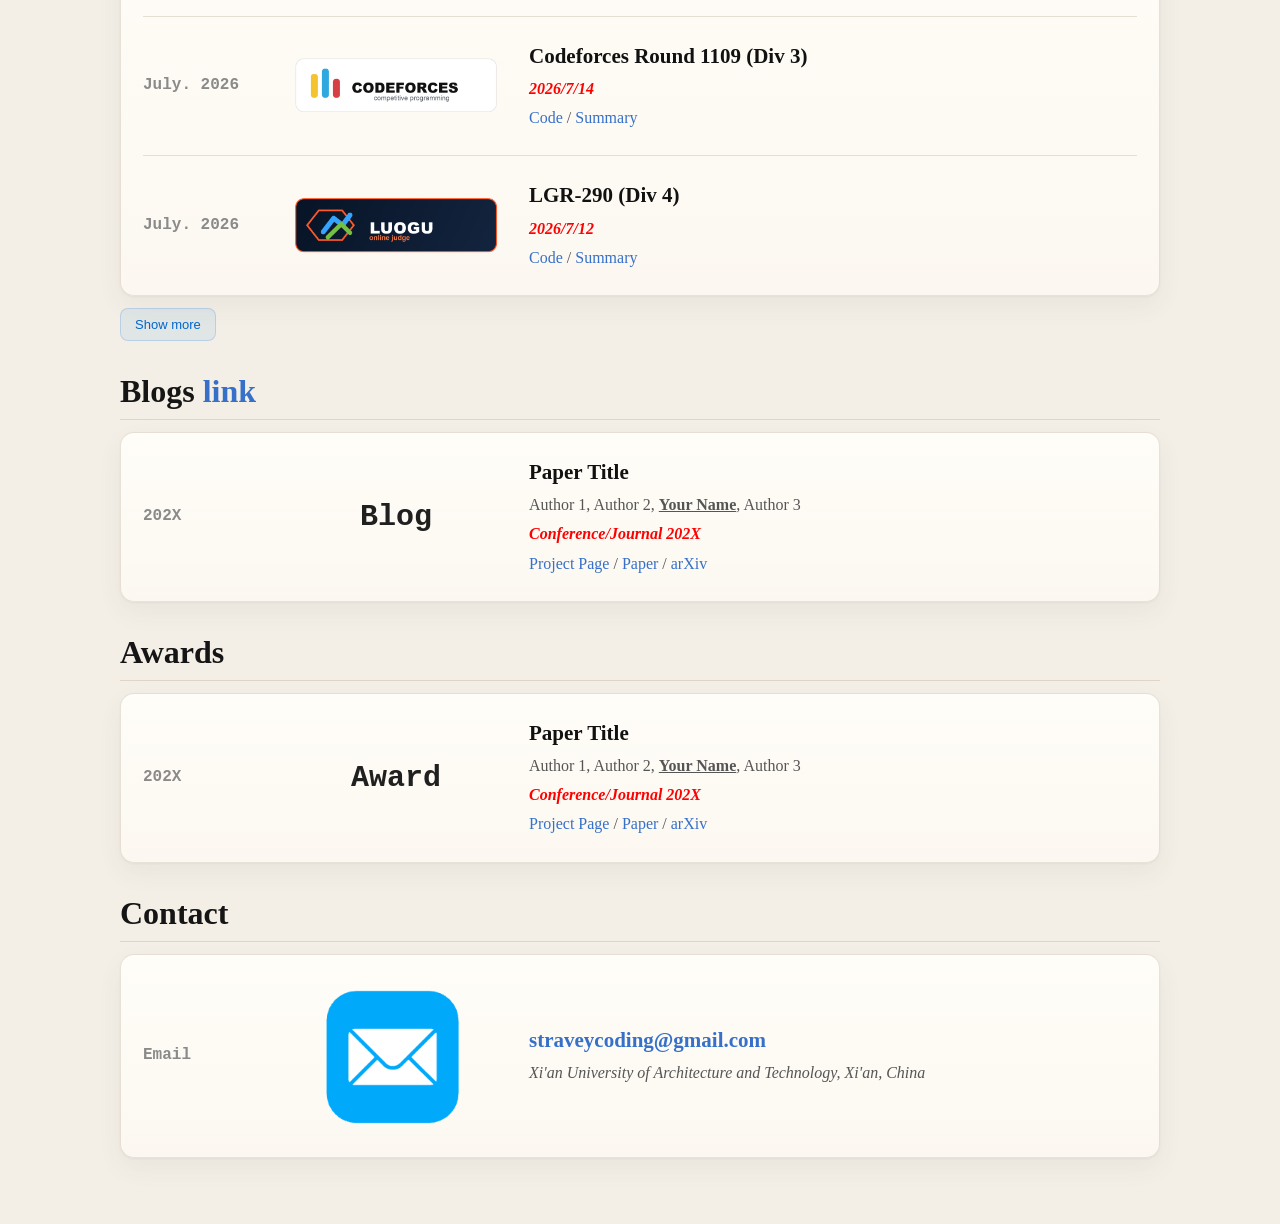
==== commit 724f6952: "modify" ====
--- a/index.html
+++ b/index.html
@@ -73,6 +73,7 @@
 
         .profile-copy {
             max-width: 720px;
+            min-width: 0;
         }
 
         .profile-name {
@@ -104,6 +105,11 @@
             font-size: 24px;
             font-weight: 700;
             line-height: 1.2;
+        }
+
+        .profile-tag > span:last-child {
+            min-width: 0;
+            overflow-wrap: anywhere;
         }
 
         .profile-emoji {
@@ -147,6 +153,8 @@
         .profile-photo-card {
             width: 100%;
             max-width: 300px;
+            min-width: 0;
+            box-sizing: border-box;
             justify-self: end;
             padding: 0;
             border: none;
@@ -489,7 +497,7 @@
 
         @media (max-width: 760px) {
             .profile-hero {
-                grid-template-columns: 1fr;
+                grid-template-columns: minmax(0, 1fr);
                 gap: 24px;
                 padding: 24px 18px;
                 border-radius: 14px;
@@ -553,12 +561,590 @@
                 gap: 10px;
             }
         }
+
+        /* Quiet, research-oriented enhancements. */
+        :root {
+            --warm-canvas: #f4efe6;
+            --warm-surface: #fffdf8;
+            --warm-surface-soft: #fbf6ee;
+            --warm-border: rgba(128, 105, 78, 0.18);
+            --warm-rule: #ded5c8;
+            --warm-accent: #6f8065;
+            --warm-accent-deep: #4f6048;
+            --warm-accent-soft: rgba(111, 128, 101, 0.16);
+        }
+
+        html {
+            scroll-behavior: smooth;
+            background-color: var(--warm-canvas);
+            background-image:
+                radial-gradient(circle at 8% 2%, rgba(224, 184, 125, 0.16), transparent 32rem),
+                radial-gradient(circle at 94% 24%, rgba(206, 164, 105, 0.1), transparent 28rem);
+            background-attachment: fixed;
+        }
+
+        body,
+        #layout-content {
+            background-color: transparent;
+        }
+
+        .profile-hero {
+            border-color: var(--warm-border);
+            background: linear-gradient(135deg, var(--warm-surface) 0%, var(--warm-surface-soft) 100%);
+        }
+
+        h2 {
+            border-bottom-color: var(--warm-rule);
+        }
+
+        .paper-section {
+            border-color: var(--warm-border);
+            background: linear-gradient(180deg, var(--warm-surface) 0%, #fcf8f1 100%);
+        }
+
+        .paper-row {
+            border-bottom-color: #e7ded2;
+        }
+
+        .photo-carousel {
+            border-color: var(--warm-border);
+            background-color: var(--warm-surface);
+        }
+
+        .focus-map {
+            border-color: var(--warm-border);
+            background: linear-gradient(145deg, var(--warm-surface) 0%, #f9f4eb 100%);
+        }
+
+        .focus-node {
+            background: rgba(255, 253, 248, 0.94);
+        }
+
+        h2[id],
+        #layout-content {
+            scroll-margin-top: 20px;
+        }
+
+        .profile-hero::before {
+            content: "";
+            position: absolute;
+            inset: -1px;
+            z-index: 0;
+            pointer-events: none;
+            background: radial-gradient(
+                360px circle at var(--spot-x, 28%) var(--spot-y, 32%),
+                rgba(54, 112, 201, 0.13),
+                rgba(54, 112, 201, 0.035) 42%,
+                transparent 72%
+            );
+            opacity: 0;
+            transition: opacity 260ms ease;
+        }
+
+        .profile-hero:hover::before,
+        .profile-hero:focus-within::before {
+            opacity: 1;
+        }
+
+        .profile-hero > * {
+            position: relative;
+            z-index: 1;
+        }
+
+        .profile-photo-card {
+            transform: translate3d(var(--photo-x, 0), var(--photo-y, 0), 0);
+            transition: transform 260ms ease;
+            will-change: transform;
+        }
+
+        .insight-grid {
+            display: grid;
+            grid-template-columns: minmax(0, 1.7fr) minmax(270px, 0.8fr);
+            gap: 16px;
+            margin-top: 12px;
+        }
+
+        .focus-map,
+        .now-card {
+            position: relative;
+            overflow: hidden;
+            min-height: 330px;
+            border: 1px solid rgba(120, 120, 128, 0.16);
+            border-radius: 14px;
+            background: linear-gradient(145deg, #ffffff 0%, #f7faff 100%);
+            box-shadow:
+                0 1px 2px rgba(60, 60, 67, 0.05),
+                0 10px 26px rgba(60, 60, 67, 0.06);
+        }
+
+        .focus-map::before {
+            content: "";
+            position: absolute;
+            inset: 0;
+            pointer-events: none;
+            background-image: radial-gradient(rgba(111, 128, 101, 0.17) 0.8px, transparent 0.8px);
+            background-size: 22px 22px;
+            mask-image: linear-gradient(to bottom, rgba(0, 0, 0, 0.75), transparent 95%);
+        }
+
+        .focus-map-label {
+            position: absolute;
+            top: 19px;
+            left: 22px;
+            z-index: 3;
+            margin: 0;
+            color: #758196;
+            font-family: -apple-system, BlinkMacSystemFont, "Segoe UI", sans-serif;
+            font-size: 11px;
+            font-weight: 700;
+            letter-spacing: 0.16em;
+            text-transform: uppercase;
+        }
+
+        .focus-lines {
+            position: absolute;
+            inset: 38px 22px 14px;
+            width: calc(100% - 44px);
+            height: calc(100% - 52px);
+            z-index: 1;
+            overflow: visible;
+        }
+
+        .focus-lines line {
+            stroke: rgba(111, 128, 101, 0.38);
+            stroke-width: 1.25;
+            stroke-dasharray: 4 8;
+            animation: focus-flow 12s linear infinite;
+        }
+
+        .focus-lines circle {
+            fill: rgba(111, 128, 101, 0.09);
+            stroke: rgba(111, 128, 101, 0.3);
+            stroke-width: 1;
+        }
+
+        @keyframes focus-flow {
+            to { stroke-dashoffset: -72; }
+        }
+
+        .focus-node {
+            position: absolute;
+            z-index: 2;
+            display: flex;
+            align-items: center;
+            justify-content: center;
+            min-height: 34px;
+            padding: 8px 13px;
+            border: 1px solid rgba(111, 128, 101, 0.27);
+            border-radius: 999px;
+            background: rgba(255, 255, 255, 0.92);
+            color: #53634c;
+            font-family: -apple-system, BlinkMacSystemFont, "Segoe UI", sans-serif;
+            font-size: 13px;
+            font-weight: 650;
+            line-height: 1.2;
+            text-align: center;
+            box-shadow: 0 7px 20px rgba(76, 91, 69, 0.1);
+            transform: translate(-50%, -50%);
+            transition: border-color 180ms ease, box-shadow 180ms ease, transform 180ms ease;
+        }
+
+        .focus-node:hover,
+        .focus-node:focus-visible {
+            z-index: 4;
+            border-color: rgba(111, 128, 101, 0.65);
+            box-shadow: 0 10px 24px rgba(76, 91, 69, 0.18);
+            transform: translate(-50%, -50%) scale(1.045);
+            outline: none;
+        }
+
+        .focus-node.core {
+            left: 50%;
+            top: 53%;
+            min-width: 116px;
+            min-height: 50px;
+            border-color: rgba(79, 96, 72, 0.44);
+            background: var(--warm-accent);
+            color: #ffffff;
+            font-size: 15px;
+            box-shadow: 0 12px 30px rgba(79, 96, 72, 0.24);
+        }
+
+        .focus-node.medical { left: 24%; top: 31%; }
+        .focus-node.robust { left: 75%; top: 28%; }
+        .focus-node.vision { left: 25%; top: 77%; }
+        .focus-node.agents { left: 76%; top: 75%; }
+
+        .now-card {
+            display: flex;
+            flex-direction: column;
+            min-height: 330px;
+            padding: 22px;
+            box-sizing: border-box;
+            background: linear-gradient(155deg, var(--warm-accent-deep) 0%, #798b6d 100%);
+            color: #ffffff;
+        }
+
+        .now-eyebrow {
+            display: flex;
+            align-items: center;
+            gap: 8px;
+            margin: 0 0 22px;
+            color: rgba(255, 255, 255, 0.66);
+            font-family: -apple-system, BlinkMacSystemFont, "Segoe UI", sans-serif;
+            font-size: 11px;
+            font-weight: 700;
+            letter-spacing: 0.16em;
+            text-transform: uppercase;
+        }
+
+        .now-pulse {
+            width: 7px;
+            height: 7px;
+            border-radius: 50%;
+            background: #6ce5a4;
+            box-shadow: 0 0 0 0 rgba(108, 229, 164, 0.42);
+            animation: now-pulse 2.8s ease-out infinite;
+        }
+
+        @keyframes now-pulse {
+            70%, 100% { box-shadow: 0 0 0 8px rgba(108, 229, 164, 0); }
+        }
+
+        .now-list {
+            display: grid;
+            gap: 18px;
+            margin: 0;
+        }
+
+        .now-item {
+            padding-bottom: 16px;
+            border-bottom: 1px solid rgba(255, 255, 255, 0.12);
+        }
+
+        .now-item:last-child {
+            padding-bottom: 0;
+            border-bottom: none;
+        }
+
+        .now-item dt {
+            margin: 0 0 4px;
+            color: rgba(255, 255, 255, 0.55);
+            font-family: -apple-system, BlinkMacSystemFont, "Segoe UI", sans-serif;
+            font-size: 11px;
+            font-weight: 700;
+            letter-spacing: 0.08em;
+            text-transform: uppercase;
+        }
+
+        .now-item dd {
+            margin: 0;
+            color: #ffffff;
+            font-size: 14px;
+            line-height: 1.35;
+        }
+
+        .section-nav {
+            position: fixed;
+            top: 50%;
+            right: max(18px, calc((100vw - 1120px) / 2 - 76px));
+            z-index: 20;
+            display: none;
+            width: 40px;
+            padding: 9px 7px;
+            box-sizing: border-box;
+            overflow: hidden;
+            border: 1px solid rgba(128, 105, 78, 0.2);
+            border-radius: 21px;
+            background: rgba(255, 253, 248, 0.88);
+            box-shadow:
+                0 2px 6px rgba(78, 66, 52, 0.06),
+                0 14px 34px rgba(78, 66, 52, 0.12);
+            backdrop-filter: blur(14px);
+            -webkit-backdrop-filter: blur(14px);
+            transform: translateY(-50%);
+            transition: width 220ms cubic-bezier(0.22, 1, 0.36, 1), border-radius 220ms ease;
+        }
+
+        .section-nav:hover,
+        .section-nav:focus-within {
+            width: 142px;
+            border-radius: 18px;
+        }
+
+        .section-nav-track {
+            position: absolute;
+            top: 17px;
+            bottom: 17px;
+            right: 19px;
+            z-index: 0;
+            width: 2px;
+            overflow: hidden;
+            border-radius: 2px;
+            background: rgba(111, 128, 101, 0.12);
+        }
+
+        .section-nav-progress {
+            display: block;
+            width: 100%;
+            height: 0;
+            border-radius: inherit;
+            background: var(--warm-accent);
+            transition: height 100ms linear;
+        }
+
+        .section-nav ul {
+            position: relative;
+            z-index: 1;
+            display: grid;
+            gap: 0;
+            margin: 0;
+            padding: 0;
+            list-style: none;
+        }
+
+        .section-nav li {
+            position: relative;
+            margin: 0;
+        }
+
+        .section-nav a {
+            display: flex;
+            align-items: center;
+            justify-content: flex-end;
+            width: 100%;
+            height: 22px;
+            padding: 0 28px 0 9px;
+            box-sizing: border-box;
+            overflow: hidden;
+            border: none;
+            border-radius: 9px;
+            color: transparent;
+            font-family: -apple-system, BlinkMacSystemFont, "Segoe UI", sans-serif;
+            font-size: 11px;
+            font-weight: 600;
+            line-height: 1;
+            text-align: right;
+            white-space: nowrap;
+            opacity: 1;
+            transform: none;
+            transition: color 150ms ease, background-color 150ms ease;
+        }
+
+        .section-nav:hover a,
+        .section-nav:focus-within a {
+            color: #7e7a72;
+        }
+
+        .section-nav a::after {
+            content: "";
+            position: absolute;
+            top: 50%;
+            right: 9px;
+            width: 8px;
+            height: 3px;
+            box-sizing: border-box;
+            border: none;
+            border-radius: 3px;
+            background: #98a690;
+            box-shadow: 0 0 0 1px var(--warm-surface);
+            transform: translateY(-50%);
+            transition: width 160ms ease, background-color 160ms ease, border-color 160ms ease;
+        }
+
+        .section-nav a:hover,
+        .section-nav a:focus-visible {
+            color: #465440;
+            background: rgba(111, 128, 101, 0.09);
+            outline: none;
+        }
+
+        .section-nav:hover a.is-active,
+        .section-nav:focus-within a.is-active {
+            color: #465440;
+            background: var(--warm-accent-soft);
+        }
+
+        .section-nav a.is-active::after {
+            right: 5px;
+            width: 16px;
+            height: 4px;
+            border-radius: 4px;
+            background: var(--warm-accent);
+            box-shadow: 0 0 0 2px var(--warm-surface);
+        }
+
+        @media (min-width: 1380px) and (min-height: 720px) {
+            .section-nav { display: block; }
+        }
+
+        .reveal-ready .reveal-item {
+            opacity: 0;
+            transform: translateY(10px);
+            transition: opacity 520ms ease, transform 520ms cubic-bezier(0.22, 1, 0.36, 1);
+        }
+
+        .reveal-ready .reveal-item.is-visible {
+            opacity: 1;
+            transform: translateY(0);
+        }
+
+        .photo-track img {
+            cursor: zoom-in;
+            transition: transform 180ms ease, filter 180ms ease;
+        }
+
+        .photo-track img:hover {
+            filter: brightness(1.03);
+            transform: translateY(-3px);
+        }
+
+        .photo-lightbox {
+            position: fixed;
+            inset: 0;
+            z-index: 100;
+            display: grid;
+            place-items: center;
+            padding: 28px 72px;
+            box-sizing: border-box;
+            visibility: hidden;
+            background: rgba(9, 16, 28, 0.84);
+            backdrop-filter: blur(10px);
+            opacity: 0;
+            transition: opacity 180ms ease, visibility 180ms ease;
+        }
+
+        .photo-lightbox.is-open {
+            visibility: visible;
+            opacity: 1;
+        }
+
+        .lightbox-figure {
+            max-width: min(980px, 88vw);
+            max-height: 86vh;
+            margin: 0;
+            text-align: center;
+        }
+
+        .lightbox-image {
+            display: block;
+            max-width: 100%;
+            max-height: 78vh;
+            margin: 0 auto;
+            border-radius: 10px;
+            box-shadow: 0 28px 70px rgba(0, 0, 0, 0.36);
+            transform: scale(0.985);
+            transition: transform 220ms ease;
+        }
+
+        .photo-lightbox.is-open .lightbox-image { transform: scale(1); }
+
+        .lightbox-caption {
+            margin-top: 12px;
+            color: rgba(255, 255, 255, 0.76);
+            font-family: -apple-system, BlinkMacSystemFont, "Segoe UI", sans-serif;
+            font-size: 13px;
+        }
+
+        .lightbox-close,
+        .lightbox-arrow {
+            position: absolute;
+            border: 1px solid rgba(255, 255, 255, 0.16);
+            border-radius: 50%;
+            background: rgba(255, 255, 255, 0.08);
+            color: #ffffff;
+            cursor: pointer;
+            transition: background-color 160ms ease, transform 160ms ease;
+        }
+
+        .lightbox-close:hover,
+        .lightbox-arrow:hover {
+            background: rgba(255, 255, 255, 0.16);
+            transform: scale(1.05);
+        }
+
+        .lightbox-close {
+            top: 22px;
+            right: 24px;
+            width: 40px;
+            height: 40px;
+            font-size: 24px;
+            line-height: 1;
+        }
+
+        .lightbox-arrow {
+            top: 50%;
+            width: 46px;
+            height: 46px;
+            font-size: 28px;
+            line-height: 1;
+            transform: translateY(-50%);
+        }
+
+        .lightbox-arrow:hover { transform: translateY(-50%) scale(1.05); }
+        .lightbox-prev { left: 22px; }
+        .lightbox-next { right: 22px; }
+        body.lightbox-open { overflow: hidden; }
+
+        @media (max-width: 900px) {
+            .insight-grid { grid-template-columns: minmax(0, 1fr); }
+            .focus-map { min-height: 320px; }
+            .now-card { min-height: 0; }
+        }
+
+        @media (max-width: 560px) {
+            .focus-map { min-height: 360px; }
+            .focus-node { max-width: 120px; font-size: 11px; }
+            .focus-node.core { min-width: 98px; font-size: 13px; }
+            .focus-node.medical { left: 25%; top: 29%; }
+            .focus-node.robust { left: 74%; top: 29%; }
+            .focus-node.vision { left: 25%; top: 78%; }
+            .focus-node.agents { left: 75%; top: 78%; }
+            .photo-lightbox { padding: 60px 14px; }
+            .lightbox-arrow { width: 40px; height: 40px; }
+            .lightbox-prev { left: 10px; }
+            .lightbox-next { right: 10px; }
+        }
+
+        @media (prefers-reduced-motion: reduce) {
+            .focus-lines line,
+            .now-pulse,
+            .photo-track,
+            .scroll-content {
+                animation: none !important;
+            }
+
+            .profile-photo-card,
+            .reveal-ready .reveal-item,
+            .lightbox-image {
+                transform: none !important;
+                transition-duration: 0.01ms !important;
+            }
+        }
     </style>
     <script type="text/javascript" src="./files/jquery-1.12.4.min.js"></script>
 
 </head>
 
 <body>
+<nav class="section-nav" aria-label="Page sections">
+    <span class="section-nav-track" aria-hidden="true"><span class="section-nav-progress"></span></span>
+    <ul>
+        <li><a href="#layout-content">Home</a></li>
+        <li><a href="#biography">Biography</a></li>
+        <li><a href="#research-focus">Focus</a></li>
+        <li><a href="#news">News</a></li>
+        <li><a href="#photos">Photos</a></li>
+        <li><a href="#education">Education</a></li>
+        <li><a href="#research">Research</a></li>
+        <li><a href="#publications">Publications</a></li>
+        <li><a href="#opensource">Open Source</a></li>
+        <li><a href="#algorithms">Algorithms</a></li>
+        <li><a href="#blogs">Blogs</a></li>
+        <li><a href="#awards">Awards</a></li>
+        <li><a href="#contact">Contact</a></li>
+    </ul>
+</nav>
 <div id="layout-content" style="margin-top:25px">
     <a href="https://github.com/stravey" class="github-corner">
         <svg width="80" height="80" viewBox="0 0 250 250"
@@ -630,7 +1216,7 @@
     </div>
 </div>
 
-<h2>Biography</h2>
+<h2 id="biography">Biography</h2>
 <div class="paper-section bio-section">
     <p>Hi! I am <b>Yirui Liu(刘弋睿)</b>, a Senior Student at <a href="https://cn.xauat.edu.cn/" target="_blank">XAUAT
 
@@ -649,7 +1235,47 @@
     </details>
 </div>
 
-<h2>News</h2>
+<h2 id="research-focus">Research Focus</h2>
+<div class="insight-grid">
+    <div class="focus-map" aria-label="Research focus map">
+        <p class="focus-map-label">Research constellation</p>
+        <svg class="focus-lines" viewBox="0 0 640 278" preserveAspectRatio="none" aria-hidden="true">
+            <circle cx="320" cy="145" r="62"></circle>
+            <line x1="320" y1="145" x2="154" y2="72"></line>
+            <line x1="320" y1="145" x2="480" y2="68"></line>
+            <line x1="320" y1="145" x2="160" y2="220"></line>
+            <line x1="320" y1="145" x2="486" y2="212"></line>
+        </svg>
+        <span class="focus-node core" tabindex="0">Deep Learning</span>
+        <span class="focus-node medical" tabindex="0">Medical Image Analysis</span>
+        <span class="focus-node robust" tabindex="0">Robust Segmentation</span>
+        <span class="focus-node vision" tabindex="0">Computer Vision</span>
+        <span class="focus-node agents" tabindex="0">AI Agents</span>
+    </div>
+    <aside class="now-card" aria-label="Currently">
+        <p class="now-eyebrow"><span class="now-pulse" aria-hidden="true"></span>Currently</p>
+        <dl class="now-list">
+            <div class="now-item">
+                <dt>Researching</dt>
+                <dd>Robust Medical Image Segmentation</dd>
+            </div>
+            <div class="now-item">
+                <dt>Building</dt>
+                <dd>AI Agent and Computer Vision projects at Vantix AI</dd>
+            </div>
+            <div class="now-item">
+                <dt>Practicing</dt>
+                <dd>Competitive Programming</dd>
+            </div>
+            <div class="now-item">
+                <dt>Based in</dt>
+                <dd>Xi'an, China</dd>
+            </div>
+        </dl>
+    </aside>
+</div>
+
+<h2 id="news">News</h2>
 <div class="paper-section paper-list" id="news-container">
     <div class="paper-row">
         <div class="paper-date">June. 2026</div>
@@ -750,7 +1376,7 @@
     })();
 </script>
 
-<h2>Photos</h2>
+<h2 id="photos">Photos</h2>
 <div class="photo-carousel" aria-label="Photo gallery">
     <div class="photo-track">
         <img src="./files/photo/1.jpg" alt="Photo 1">
@@ -764,7 +1390,7 @@
     </div>
 </div>
 
-<h2>Education</h2>
+<h2 id="education">Education</h2>
 <div class="paper-section">
     <div class="paper-row">
         <div class="paper-date">Sep. 2022<br>-<br>Jul. 2026</div>
@@ -777,7 +1403,7 @@
     </div>
 </div>
 
-<h2>Research Experience</h2>
+<h2 id="research">Research Experience</h2>
 <div class="paper-section">
     <div class="paper-row">
         <div class="paper-date">Feb. 2026<br>-<br>Present</div>
@@ -799,7 +1425,7 @@
     </div>
 </div>
 
-<h2>Publications | <a href="https://scholar.google.com/" target="_blank">My Google Scholar</a></h2>
+<h2 id="publications">Publications | <a href="https://scholar.google.com/" target="_blank">My Google Scholar</a></h2>
 <div class="paper-section">
     <div class="paper-row">
         <div class="paper-date">202X</div>
@@ -813,7 +1439,7 @@
     </div>
 </div>
 
-<h2>OpenSource</h2>
+<h2 id="opensource">OpenSource</h2>
 <div class="paper-section">
     <div class="paper-row">
         <div class="paper-date">202X</div>
@@ -827,7 +1453,7 @@
     </div>
 </div>
 
-<h2>Algorithms</h2>
+<h2 id="algorithms">Algorithms</h2>
 <div class="paper-section" id="algorithms-container">
     <div class="paper-row">
         <div class="paper-date">July. 2026</div>
@@ -940,7 +1566,7 @@
     })();
 </script>
 
-<h2>Blogs <a href="https://blog.csdn.net/2301_77270865?spm=1000.2115.3001.5343" target="_blank">link</a></h2>
+<h2 id="blogs">Blogs <a href="https://blog.csdn.net/2301_77270865?spm=1000.2115.3001.5343" target="_blank">link</a></h2>
 <div class="paper-section">
     <div class="paper-row">
         <div class="paper-date">202X</div>
@@ -954,7 +1580,7 @@
     </div>
 </div>
 
-<h2>Awards</h2>
+<h2 id="awards">Awards</h2>
 <div class="paper-section">
     <div class="paper-row">
         <div class="paper-date">202X</div>
@@ -968,7 +1594,7 @@
     </div>
 </div>
 
-<h2>Contact</h2>
+<h2 id="contact">Contact</h2>
 <div class="paper-section">
     <div class="paper-row">
         <div class="paper-date">Email</div>
@@ -980,5 +1606,181 @@
     </div>
 </div>
 
+<div class="photo-lightbox" id="photo-lightbox" role="dialog" aria-modal="true" aria-label="Photo viewer" aria-hidden="true">
+    <button class="lightbox-close" type="button" aria-label="Close photo viewer">&times;</button>
+    <button class="lightbox-arrow lightbox-prev" type="button" aria-label="Previous photo">&#8249;</button>
+    <figure class="lightbox-figure">
+        <img class="lightbox-image" src="" alt="">
+        <figcaption class="lightbox-caption"></figcaption>
+    </figure>
+    <button class="lightbox-arrow lightbox-next" type="button" aria-label="Next photo">&#8250;</button>
+</div>
+
+<script>
+    (function () {
+        var prefersReducedMotion = window.matchMedia('(prefers-reduced-motion: reduce)');
+
+        /* Pointer-aware light for the hero, kept deliberately subtle. */
+        var hero = document.querySelector('.profile-hero');
+        var photoCard = document.querySelector('.profile-photo-card');
+
+        if (hero && photoCard && window.matchMedia('(pointer: fine)').matches) {
+            hero.addEventListener('pointermove', function (event) {
+                var rect = hero.getBoundingClientRect();
+                var x = event.clientX - rect.left;
+                var y = event.clientY - rect.top;
+                hero.style.setProperty('--spot-x', x + 'px');
+                hero.style.setProperty('--spot-y', y + 'px');
+
+                if (!prefersReducedMotion.matches) {
+                    var moveX = ((x / rect.width) - 0.5) * 6;
+                    var moveY = ((y / rect.height) - 0.5) * 5;
+                    photoCard.style.setProperty('--photo-x', moveX.toFixed(2) + 'px');
+                    photoCard.style.setProperty('--photo-y', moveY.toFixed(2) + 'px');
+                }
+            });
+
+            hero.addEventListener('pointerleave', function () {
+                photoCard.style.setProperty('--photo-x', '0px');
+                photoCard.style.setProperty('--photo-y', '0px');
+            });
+        }
+
+        /* Reveal whole content blocks once, rather than animating every row. */
+        var revealItems = document.querySelectorAll(
+            '.profile-hero, h2, .paper-section, .photo-carousel, .insight-grid'
+        );
+
+        if ('IntersectionObserver' in window && !prefersReducedMotion.matches) {
+            document.documentElement.classList.add('reveal-ready');
+            var revealObserver = new IntersectionObserver(function (entries) {
+                entries.forEach(function (entry) {
+                    if (entry.isIntersecting) {
+                        entry.target.classList.add('is-visible');
+                        revealObserver.unobserve(entry.target);
+                    }
+                });
+            }, { threshold: 0.08, rootMargin: '0px 0px -24px' });
+
+            Array.prototype.forEach.call(revealItems, function (item) {
+                item.classList.add('reveal-item');
+                revealObserver.observe(item);
+            });
+        }
+
+        /* Wide-screen section guide and document progress. */
+        var navLinks = Array.prototype.slice.call(document.querySelectorAll('.section-nav a'));
+        var navProgress = document.querySelector('.section-nav-progress');
+        var navTicking = false;
+
+        function updateSectionGuide() {
+            var marker = window.scrollY + window.innerHeight * 0.3;
+            var activeLink = navLinks[0];
+
+            navLinks.forEach(function (link) {
+                var target = document.querySelector(link.getAttribute('href'));
+                if (target && target.offsetTop <= marker) {
+                    activeLink = link;
+                }
+                link.classList.remove('is-active');
+                link.removeAttribute('aria-current');
+            });
+
+            if (activeLink) {
+                activeLink.classList.add('is-active');
+                activeLink.setAttribute('aria-current', 'location');
+            }
+
+            var scrollable = document.documentElement.scrollHeight - window.innerHeight;
+            var progress = scrollable > 0 ? Math.min(100, Math.max(0, window.scrollY / scrollable * 100)) : 0;
+            if (navProgress) {
+                navProgress.style.height = progress + '%';
+            }
+            navTicking = false;
+        }
+
+        window.addEventListener('scroll', function () {
+            if (!navTicking) {
+                window.requestAnimationFrame(updateSectionGuide);
+                navTicking = true;
+            }
+        }, { passive: true });
+        window.addEventListener('resize', updateSectionGuide);
+        updateSectionGuide();
+
+        /* Lightweight gallery viewer with mouse and keyboard controls. */
+        var galleryImages = Array.prototype.slice.call(document.querySelectorAll('.photo-track img'));
+        var lightbox = document.getElementById('photo-lightbox');
+        var lightboxImage = lightbox ? lightbox.querySelector('.lightbox-image') : null;
+        var lightboxCaption = lightbox ? lightbox.querySelector('.lightbox-caption') : null;
+        var closeButton = lightbox ? lightbox.querySelector('.lightbox-close') : null;
+        var previousButton = lightbox ? lightbox.querySelector('.lightbox-prev') : null;
+        var nextButton = lightbox ? lightbox.querySelector('.lightbox-next') : null;
+        var currentPhoto = 0;
+        var previousFocus = null;
+
+        function renderPhoto() {
+            var source = galleryImages[currentPhoto];
+            if (!source || !lightboxImage || !lightboxCaption) return;
+            lightboxImage.src = source.src;
+            lightboxImage.alt = source.alt;
+            lightboxCaption.textContent = source.alt || ('Photo ' + (currentPhoto + 1));
+        }
+
+        function openLightbox(index) {
+            if (!lightbox) return;
+            currentPhoto = index;
+            previousFocus = document.activeElement;
+            renderPhoto();
+            lightbox.classList.add('is-open');
+            lightbox.setAttribute('aria-hidden', 'false');
+            document.body.classList.add('lightbox-open');
+            closeButton.focus();
+        }
+
+        function closeLightbox() {
+            if (!lightbox) return;
+            lightbox.classList.remove('is-open');
+            lightbox.setAttribute('aria-hidden', 'true');
+            document.body.classList.remove('lightbox-open');
+            if (previousFocus && previousFocus.focus) previousFocus.focus();
+        }
+
+        function stepPhoto(direction) {
+            currentPhoto = (currentPhoto + direction + galleryImages.length) % galleryImages.length;
+            renderPhoto();
+        }
+
+        galleryImages.forEach(function (image, index) {
+            image.setAttribute('tabindex', '0');
+            image.setAttribute('role', 'button');
+            image.setAttribute('aria-label', 'Open ' + (image.alt || 'photo'));
+            image.addEventListener('click', function () { openLightbox(index); });
+            image.addEventListener('keydown', function (event) {
+                if (event.key === 'Enter' || event.key === ' ') {
+                    event.preventDefault();
+                    openLightbox(index);
+                }
+            });
+        });
+
+        if (lightbox) {
+            closeButton.addEventListener('click', closeLightbox);
+            previousButton.addEventListener('click', function () { stepPhoto(-1); });
+            nextButton.addEventListener('click', function () { stepPhoto(1); });
+            lightbox.addEventListener('click', function (event) {
+                if (event.target === lightbox) closeLightbox();
+            });
+
+            document.addEventListener('keydown', function (event) {
+                if (!lightbox.classList.contains('is-open')) return;
+                if (event.key === 'Escape') closeLightbox();
+                if (event.key === 'ArrowLeft') stepPhoto(-1);
+                if (event.key === 'ArrowRight') stepPhoto(1);
+            });
+        }
+    })();
+</script>
+
 </body>
 </html>
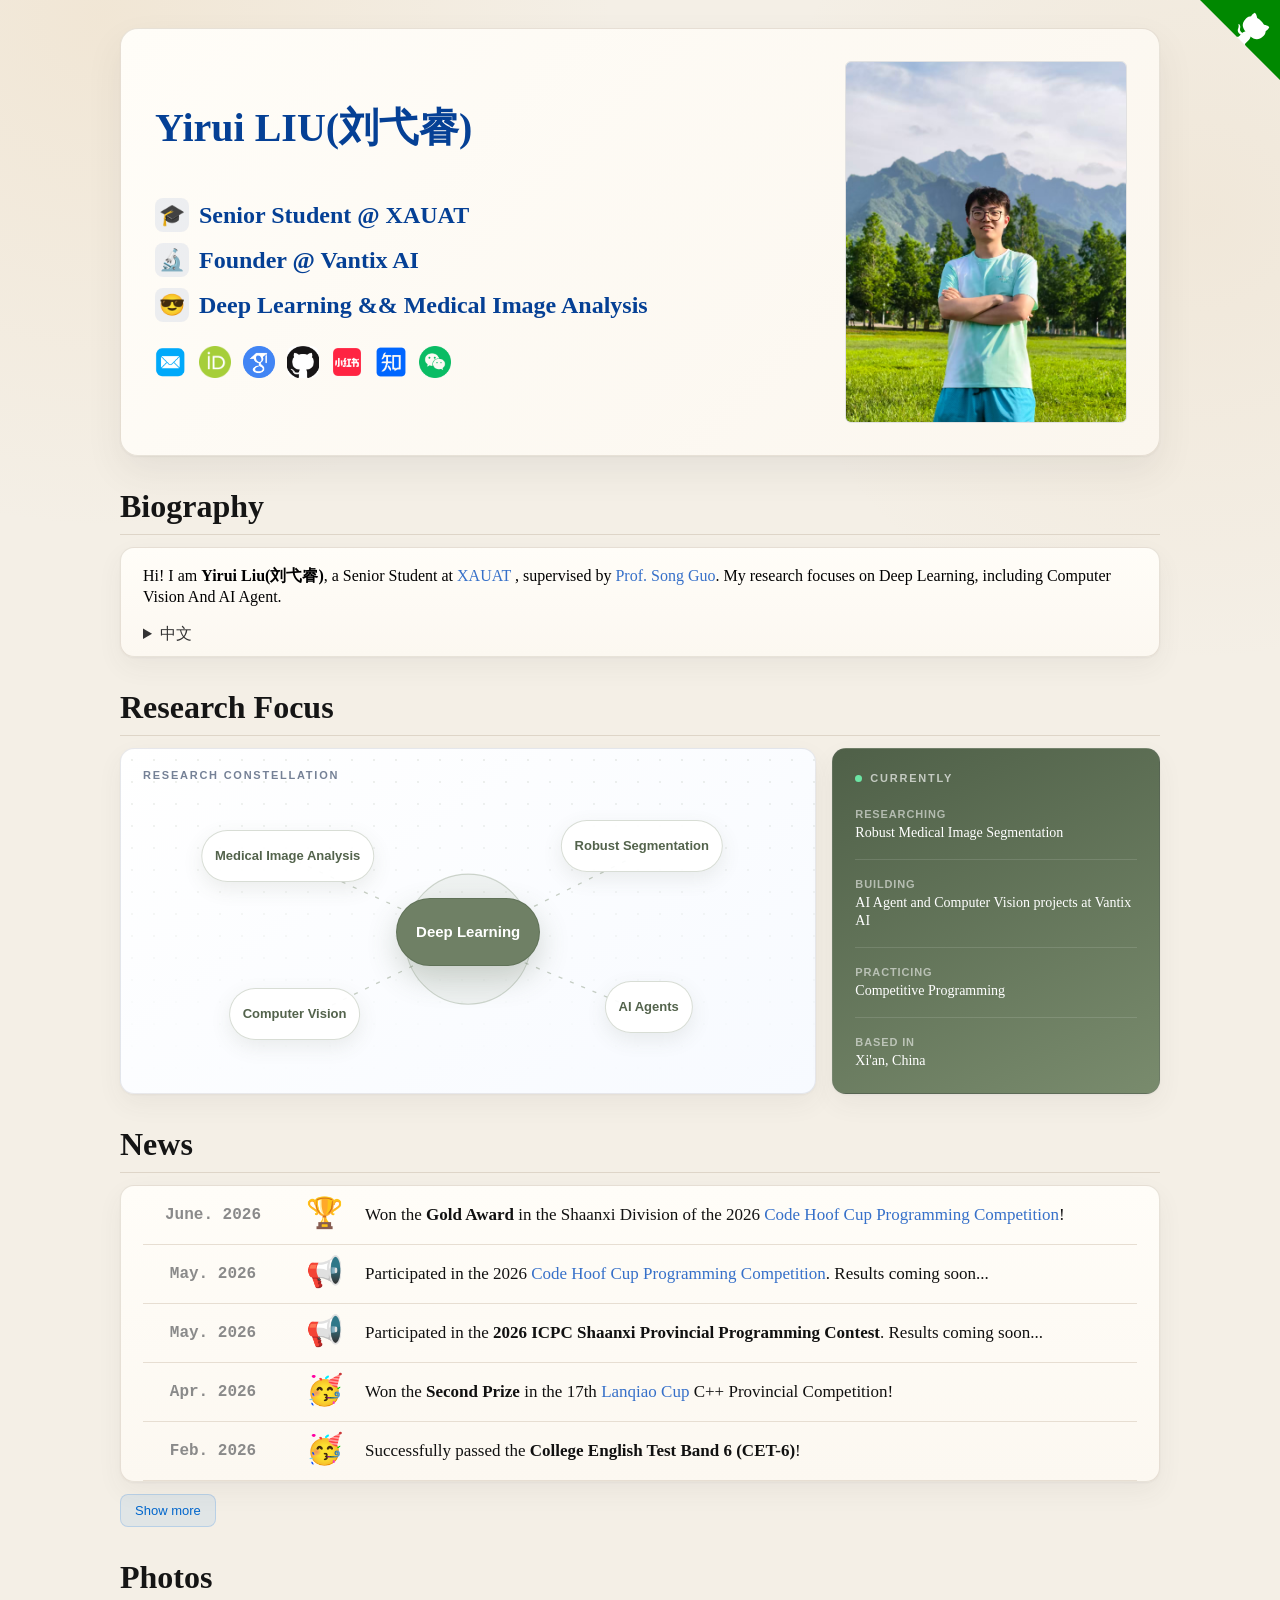
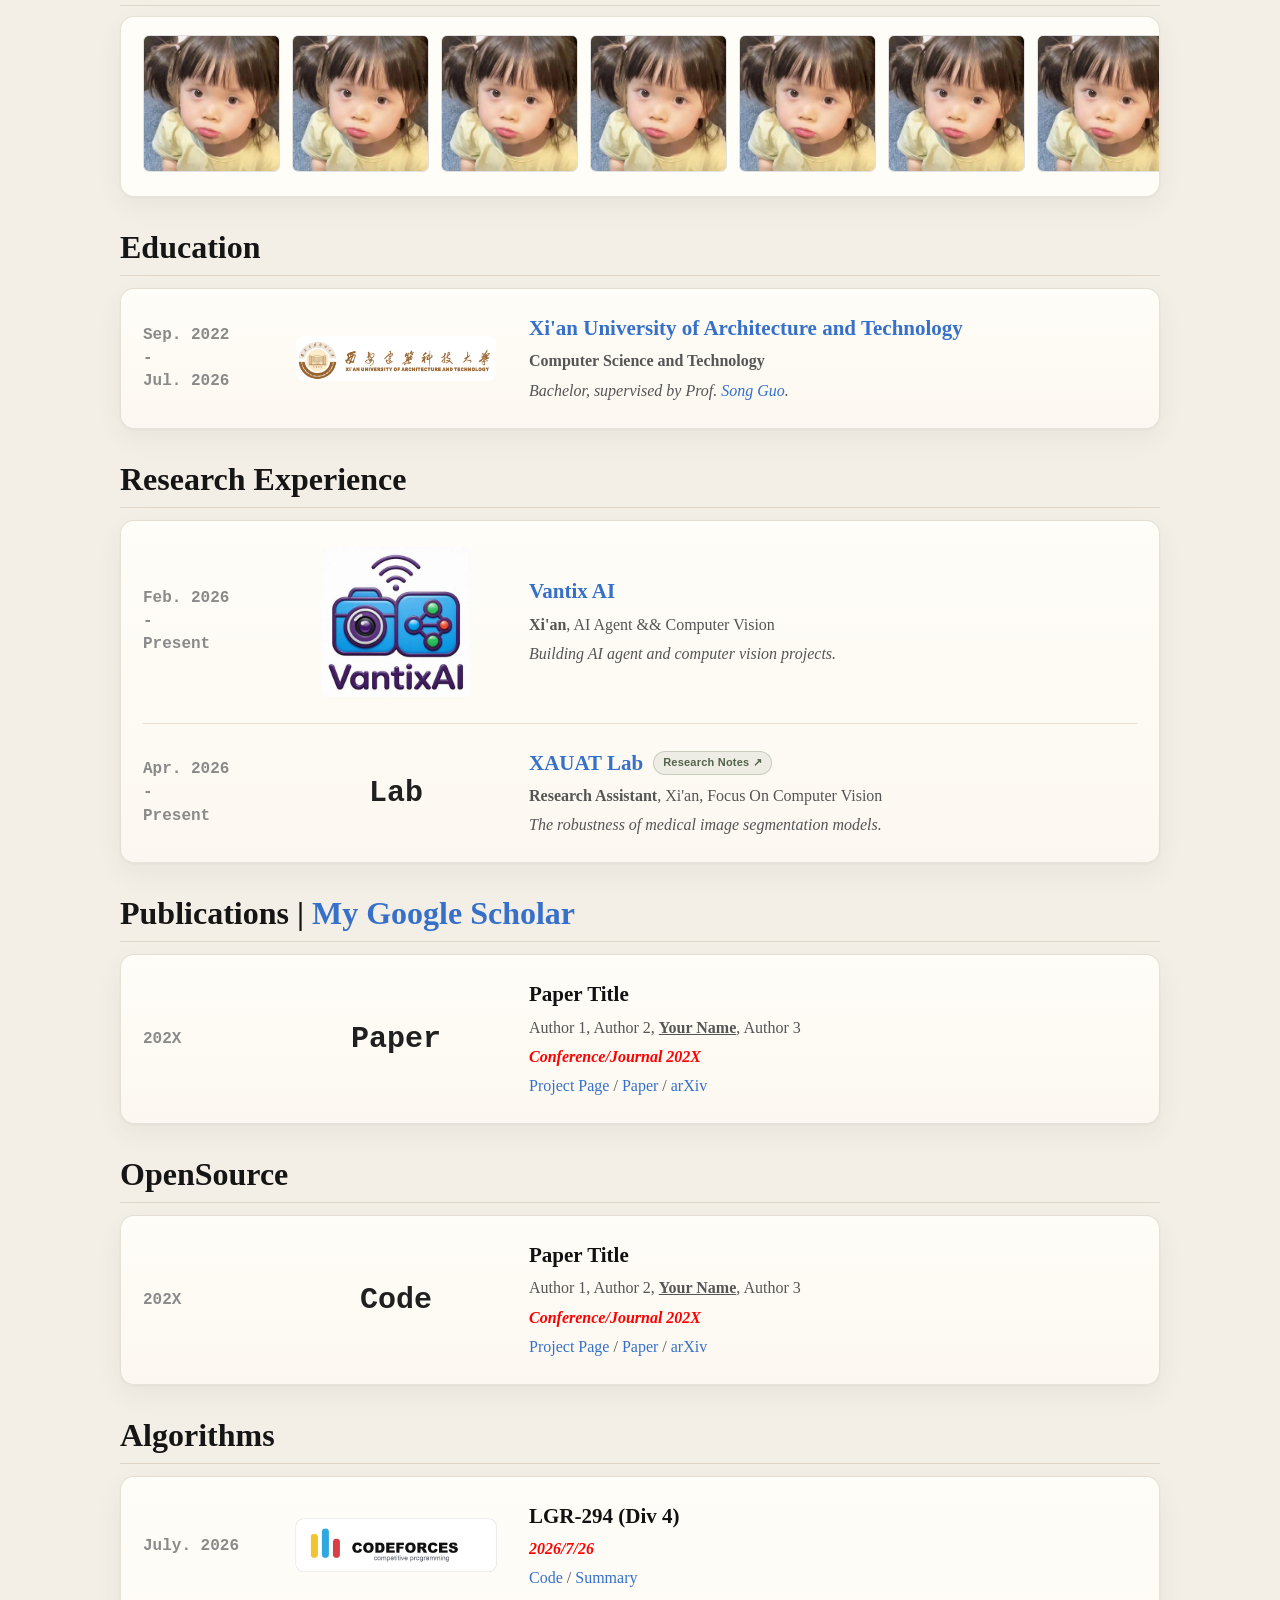
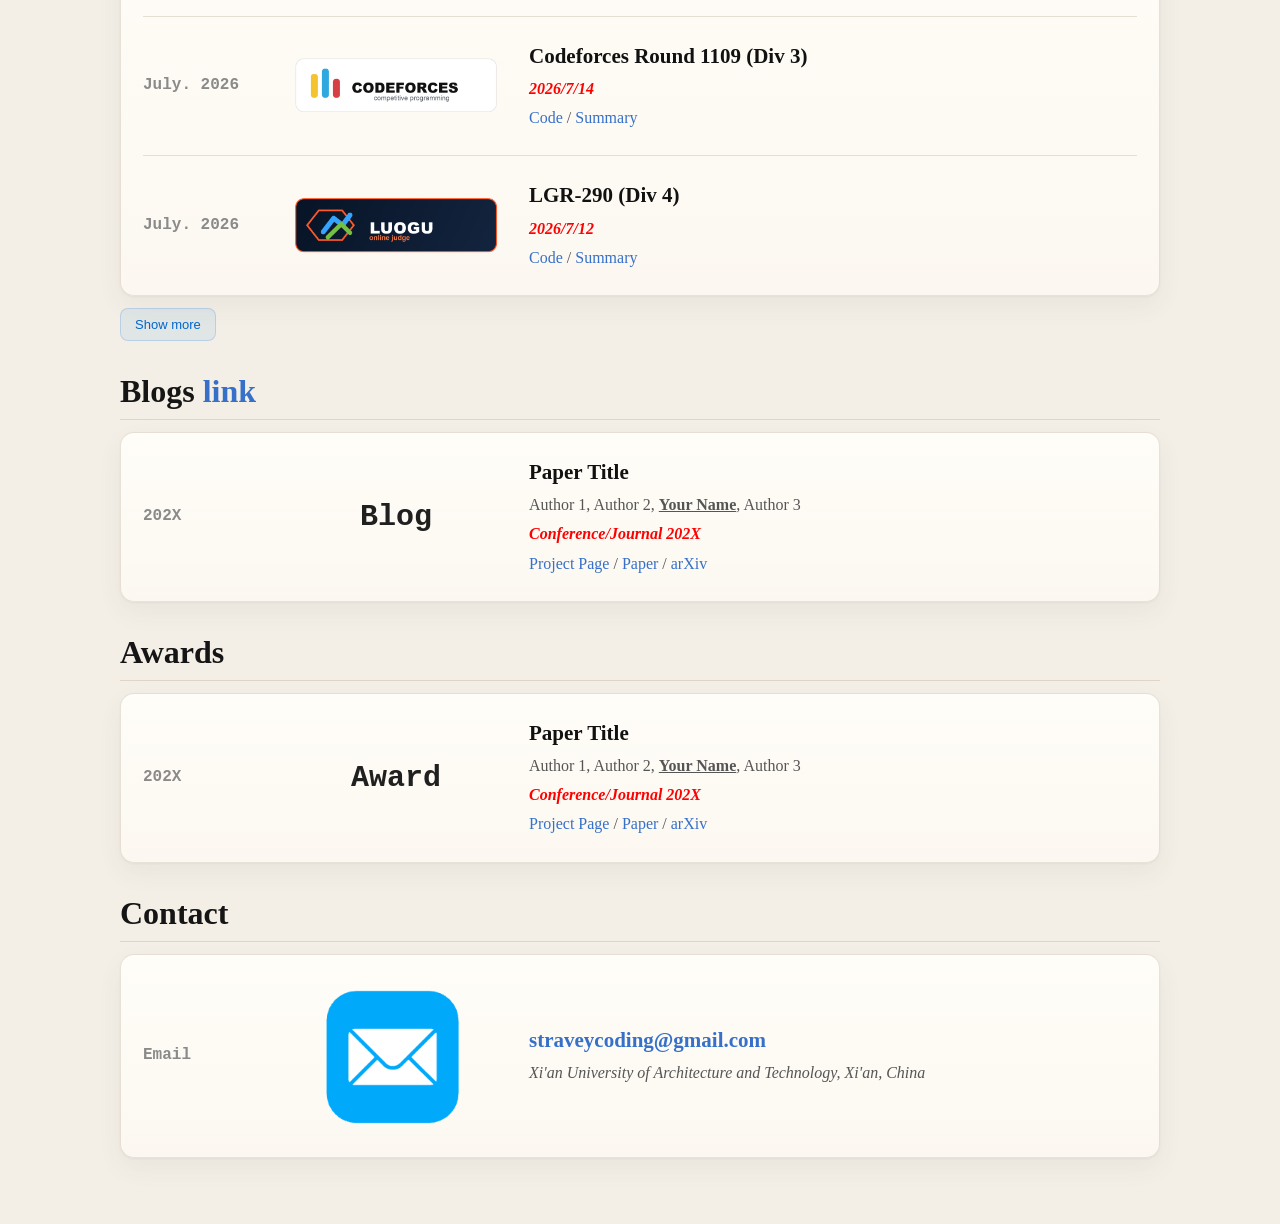
==== commit 01d977a6: "add research" ====
--- a/index.html
+++ b/index.html
@@ -453,6 +453,40 @@
 
         #news-container .paper-title strong {
             font-weight: 700;
+        }
+
+        .research-title-row {
+            display: flex;
+            flex-wrap: wrap;
+            align-items: center;
+            gap: 10px;
+        }
+
+        .research-log-badge {
+            display: inline-flex;
+            align-items: center;
+            min-height: 24px;
+            padding: 3px 9px;
+            box-sizing: border-box;
+            border: 1px solid rgba(111, 128, 101, 0.3);
+            border-radius: 999px;
+            background: rgba(111, 128, 101, 0.1);
+            color: #53634c;
+            font-family: -apple-system, BlinkMacSystemFont, "Segoe UI", sans-serif;
+            font-size: 11px;
+            font-weight: 700;
+            line-height: 1;
+            letter-spacing: 0.02em;
+            transition: background-color 160ms ease, border-color 160ms ease, transform 160ms ease;
+        }
+
+        .research-log-badge:hover,
+        .research-log-badge:focus-visible {
+            border-bottom: 1px solid rgba(111, 128, 101, 0.55);
+            border-color: rgba(111, 128, 101, 0.55);
+            background: rgba(111, 128, 101, 0.18);
+            outline: none;
+            transform: translateY(-1px);
         }
 
         #algorithms-container .paper-media img {
@@ -1418,7 +1452,10 @@
         <div class="paper-date">Apr. 2026<br>-<br>Present</div>
         <div class="paper-media"><span class="paper-icon">Lab</span></div>
         <div class="paper-content">
-            <p class="paper-title"><a href="https://github.com/guomugong">XAUAT Lab</a></p>
+            <p class="paper-title research-title-row">
+                <a href="https://github.com/guomugong">XAUAT Lab</a>
+                <a class="research-log-badge" href="./research-notes.html" aria-label="Open Yirui Liu's research notes">Research Notes ↗</a>
+            </p>
             <p class="paper-meta"><b>Research Assistant</b>, Xi'an, Focus On Computer Vision</p>
             <p class="paper-desc">The robustness of medical image segmentation models.</p>
         </div>
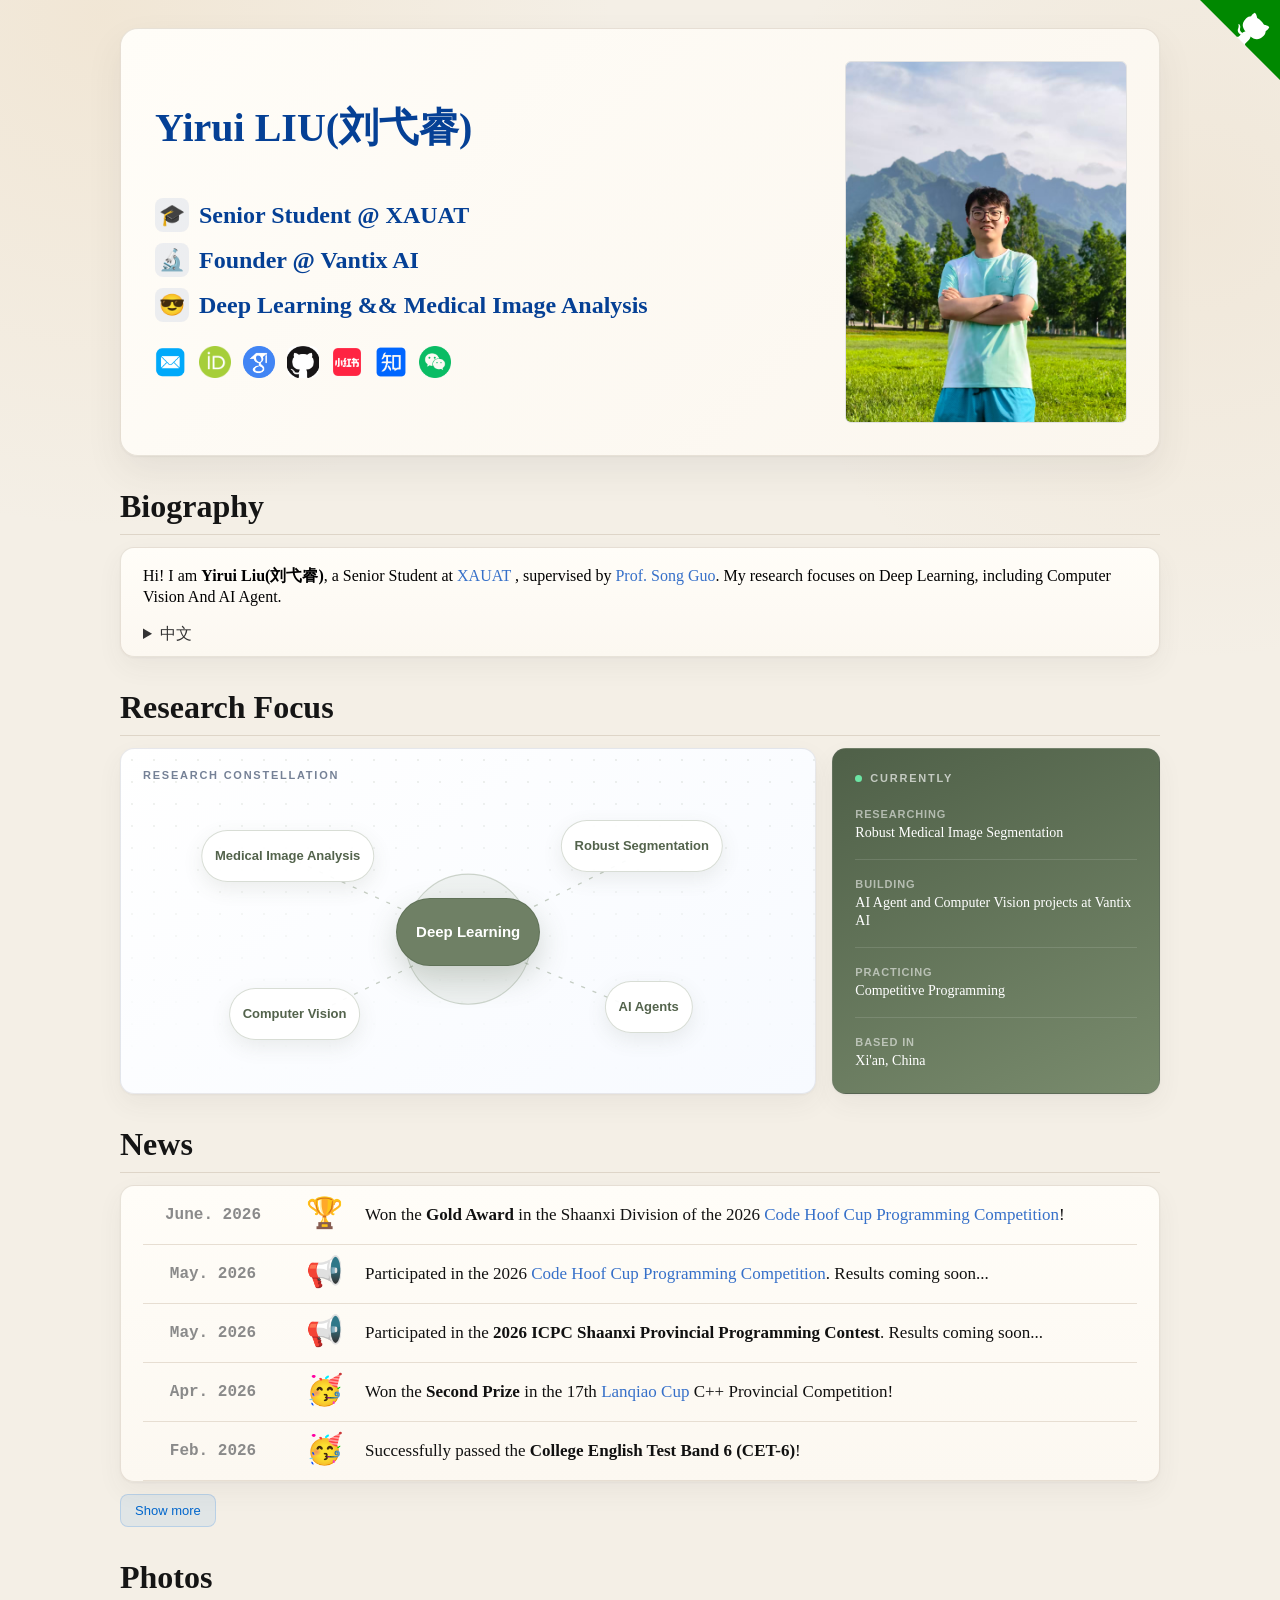
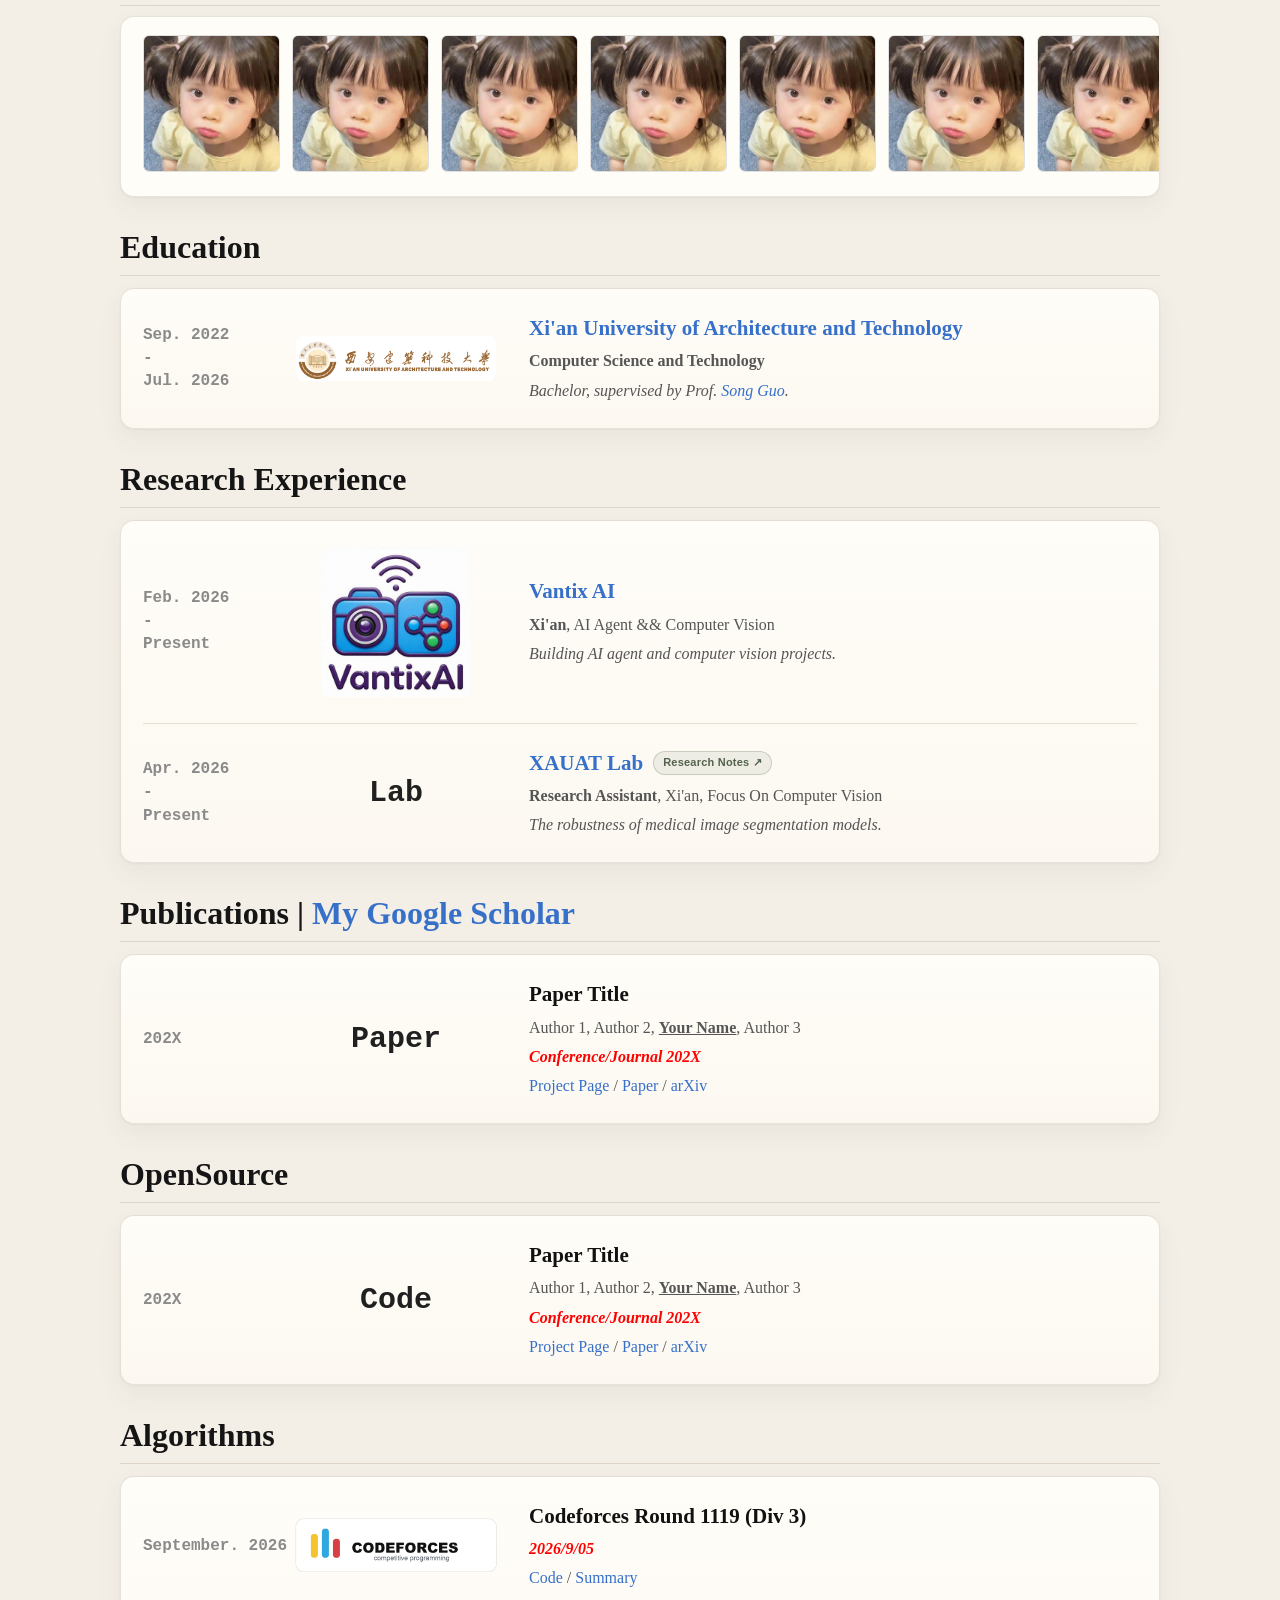
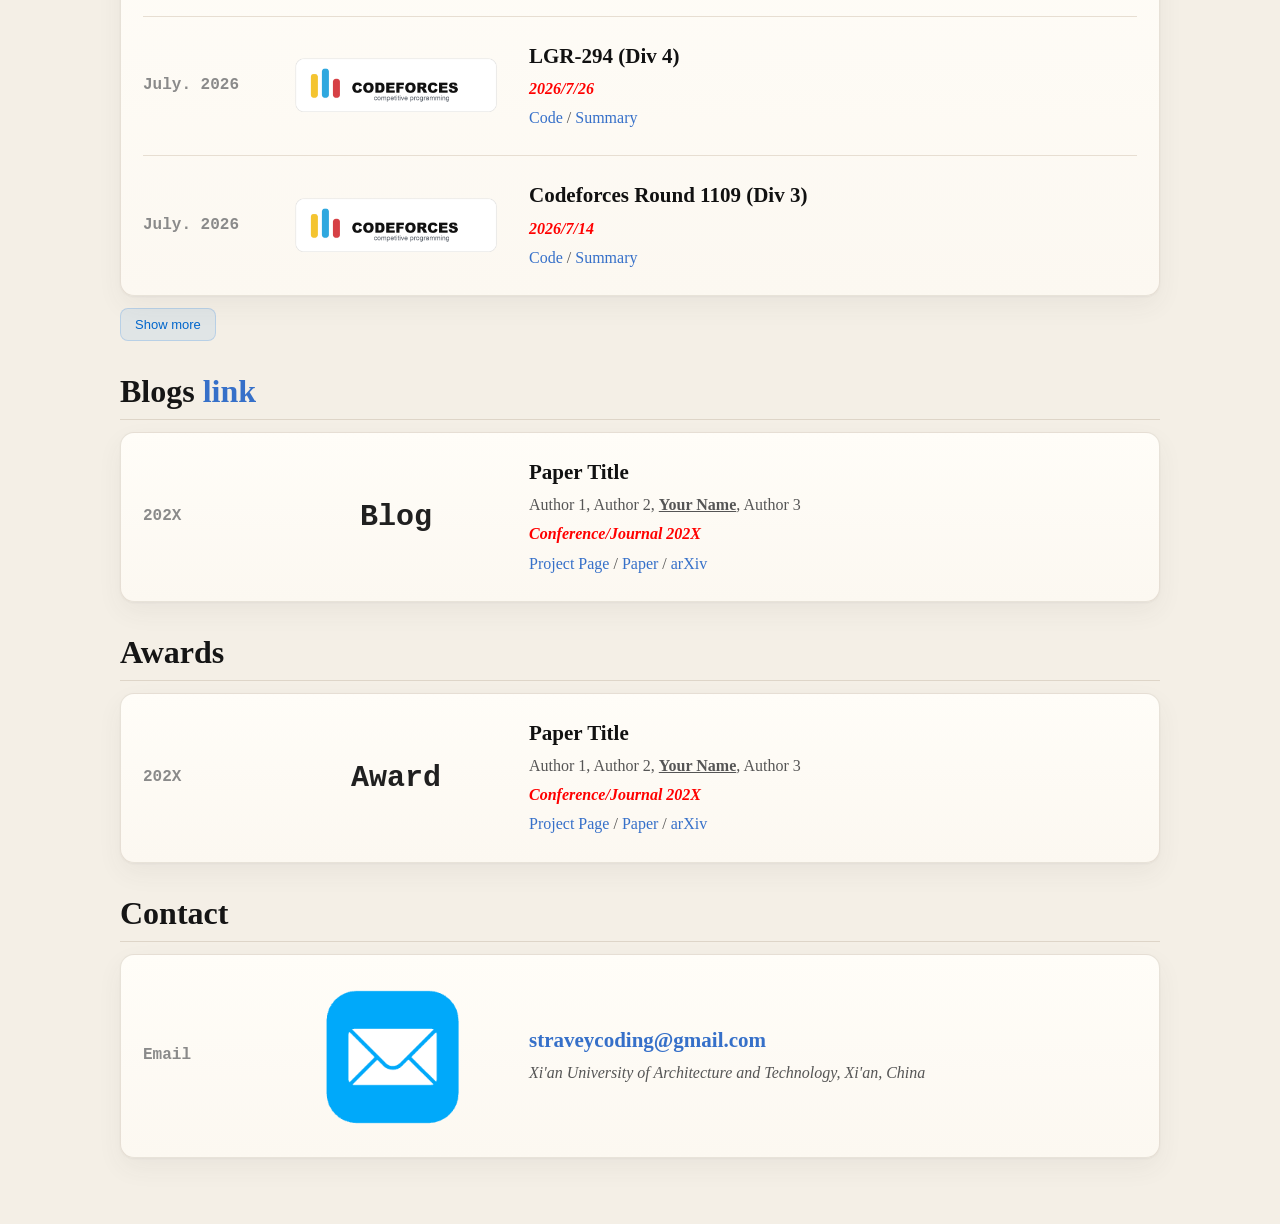
==== commit 95db004a: "update" ====
--- a/index.html
+++ b/index.html
@@ -1493,6 +1493,15 @@
 <h2 id="algorithms">Algorithms</h2>
 <div class="paper-section" id="algorithms-container">
     <div class="paper-row">
+        <div class="paper-date">September. 2026</div>
+        <div class="paper-media"><img src="./files/algorithms/codeforces-badge.png" alt="Codeforces"></div>
+        <div class="paper-content">
+            <p class="paper-title">Codeforces Round 1119 (Div 3)</p>
+            <p class="paper-desc"><b style="color: red;">2026/9/05</b></p>
+            <p class="paper-meta"><a href="https://github.com/Stravey/Algorithm_Practice/tree/master/CodeForces/Contest/2026-09-05" target="_blank">Code</a> / <a href="https://github.com/Stravey/Algorithm_Practice/blob/master/LG-T/2026-7-26/README.md" target="_blank">Summary</a></p>
+        </div>
+    </div>
+    <div class="paper-row">
         <div class="paper-date">July. 2026</div>
         <div class="paper-media"><img src="./files/algorithms/codeforces-badge.png" alt="Codeforces"></div>
         <div class="paper-content">
